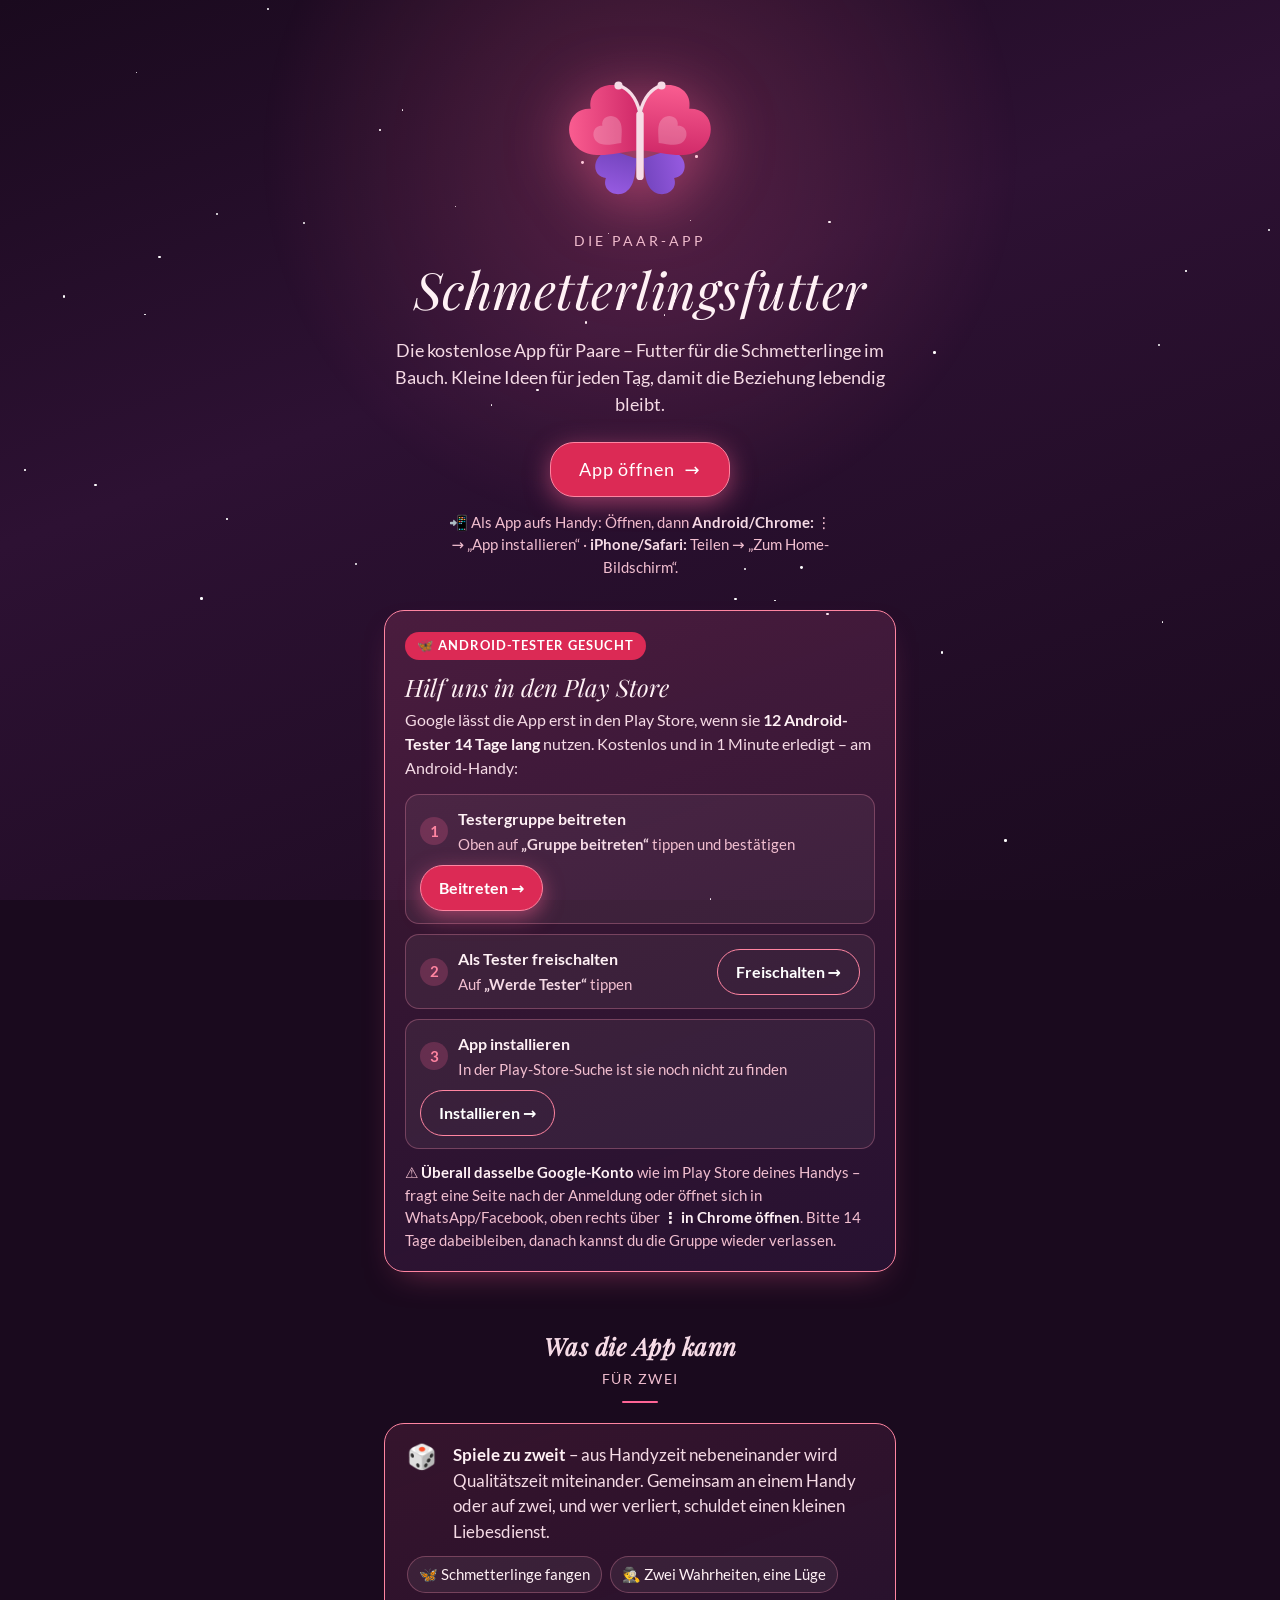
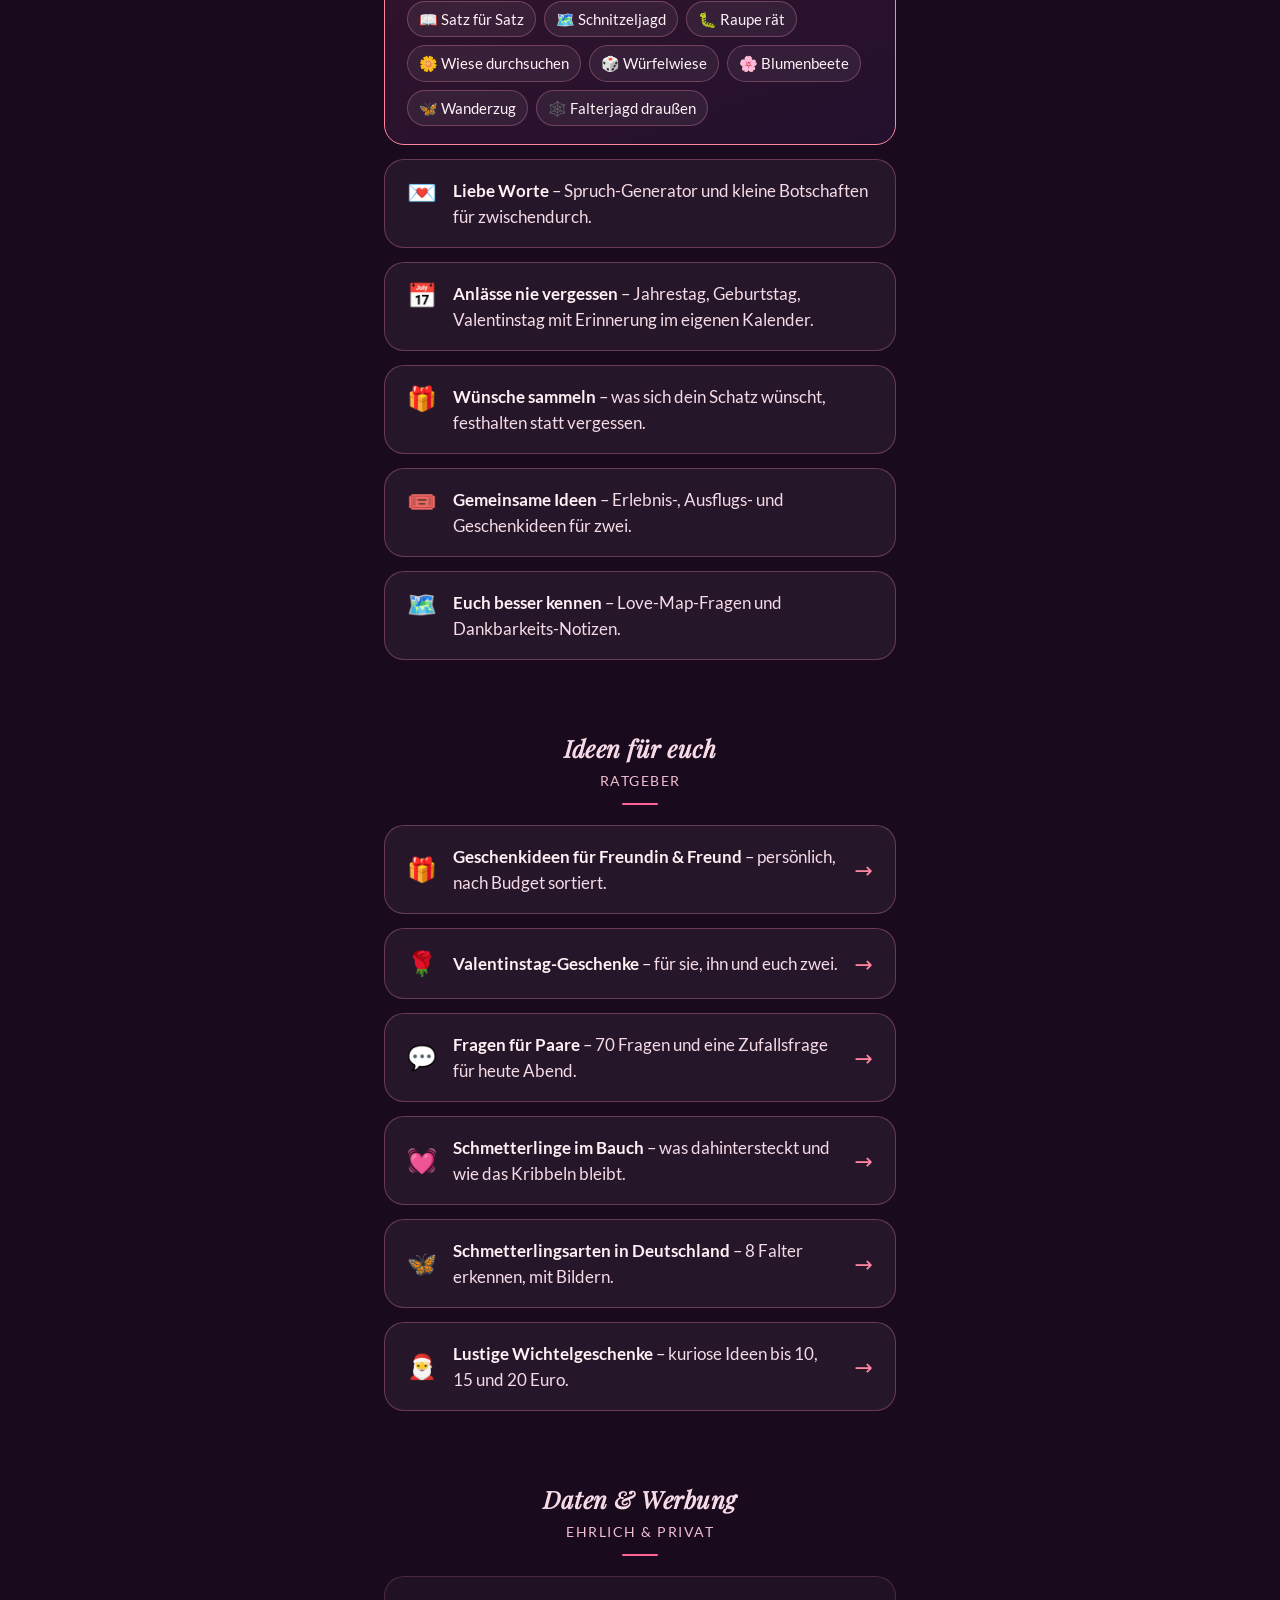
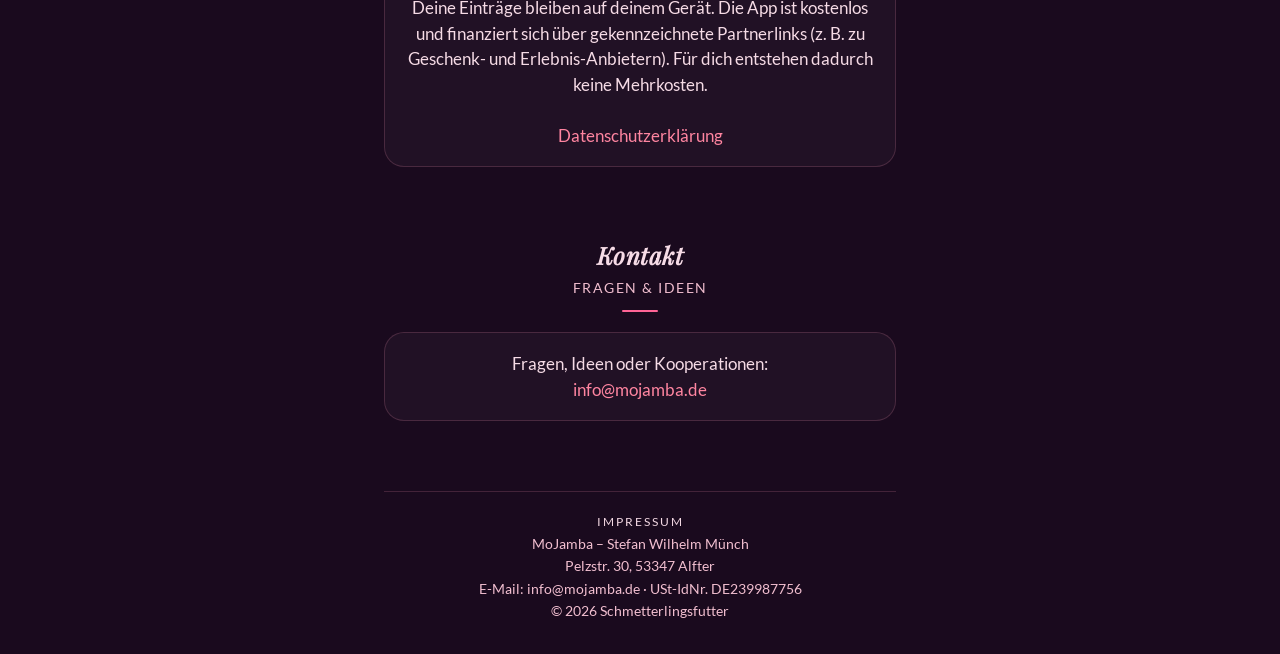
==== index.html @ 26c2e31a "SF-AGENTUR Stufe 1 (Claude): Schriften selbst gehostet + Ersatzschrift mit angepassten Maßen (CLS 0," ====
<!doctype html>
<html lang="de">
<head>
<meta charset="utf-8">
<meta name="viewport" content="width=device-width,initial-scale=1,viewport-fit=cover">
<title>Schmetterlingsfutter – die Paar-App</title>
<meta name="description" content="Schmetterlingsfutter ist eine kostenlose App für Paare: kleine Ideen, Anlässe, Wünsche und Liebesbotschaften – Futter für die Schmetterlinge im Bauch.">
<meta name="theme-color" content="#1a0a1e">
<link rel="canonical" href="https://schmetterlingsfutter.de/">
<!-- Vorschau beim Teilen (WhatsApp, Facebook, Telegram, X …) -->
<meta property="og:type" content="website">
<meta property="og:locale" content="de_DE">
<meta property="og:site_name" content="Schmetterlingsfutter">
<meta property="og:url" content="https://schmetterlingsfutter.de/">
<meta property="og:title" content="Schmetterlingsfutter – die Paar-App">
<meta property="og:description" content="Die kostenlose App für Paare: kleine Ideen, Spiele zu zweit und Liebesbotschaften – Futter für die Schmetterlinge im Bauch.">
<meta property="og:image" content="https://schmetterlingsfutter.de/og-image.jpg">
<meta property="og:image:secure_url" content="https://schmetterlingsfutter.de/og-image.jpg">
<meta property="og:image:type" content="image/jpeg">
<meta property="og:image:width" content="1200">
<meta property="og:image:height" content="630">
<meta property="og:image:alt" content="Schmetterling mit Herzflügeln neben dem Schriftzug Schmetterlingsfutter – die Paar-App">
<meta name="twitter:card" content="summary_large_image">
<meta name="twitter:title" content="Schmetterlingsfutter – die Paar-App">
<meta name="twitter:description" content="Die kostenlose App für Paare: kleine Ideen, Spiele zu zweit und Liebesbotschaften.">
<meta name="twitter:image" content="https://schmetterlingsfutter.de/og-image.jpg">
<link rel="icon" type="image/svg+xml" href="https://app.schmetterlingsfutter.de/icons/icon.svg">
<link rel="apple-touch-icon" href="https://app.schmetterlingsfutter.de/icons/apple-touch-icon.png">
<link rel="preload" as="font" type="font/woff2" crossorigin href="/fonts/Lato-400.woff2">
<link rel="preload" as="font" type="font/woff2" crossorigin href="/fonts/PlayfairDisplay-400i.woff2">
<link rel="preload" as="font" type="font/woff2" crossorigin href="/fonts/Lato-700.woff2">
<style>
/* ---------- Fonts: same files as the app ---------- */
@font-face{font-family:'Playfair Display';font-style:normal;font-weight:400 700;font-display:swap;src:url('/fonts/PlayfairDisplay-400.woff2') format('woff2')}
@font-face{font-family:'Playfair Display';font-style:italic;font-weight:400;font-display:swap;src:url('/fonts/PlayfairDisplay-400i.woff2') format('woff2')}
@font-face{font-family:'Lato';font-style:normal;font-weight:400;font-display:swap;src:url('/fonts/Lato-400.woff2') format('woff2')}
@font-face{font-family:'Lato';font-style:normal;font-weight:700;font-display:swap;src:url('/fonts/Lato-700.woff2') format('woff2')}
/* Ersatzschrift mit angepassten Maßen: kein Springen, wenn die Webschrift nachlädt (CLS) */
@font-face{font-family:'Lato Fallback';src:local('Arial'),local('Helvetica Neue'),local('Helvetica');size-adjust:97.8%;ascent-override:100.9%;descent-override:21.8%;line-gap-override:0%}@font-face{font-family:'Lato Fallback';font-weight:700;src:local('Arial Bold'),local('Arial'),local('Helvetica Neue Bold');size-adjust:93.2%;ascent-override:105.9%;descent-override:22.9%;line-gap-override:0%}@font-face{font-family:'Playfair Fallback';font-style:italic;src:local('Times New Roman Italic'),local('Times New Roman'),local('Times');size-adjust:105.4%;ascent-override:102.7%;descent-override:23.8%;line-gap-override:0%}

/* ---------- Tokens: identical to app (css/app.css, theme default) ---------- */
:root{
  --bg0:#1a0a1e;--bg1:#2d1133;--bg2:#1a0a1e;
  --accent:#ff6496;--accent-2:#ff85a1;--accent-deep:#dc2a55;--accent-dark:#9b1a38;
  --text:#fff1f5;--text-soft:#f6dbe6;--text-muted:#f2bfd0;
  --line:rgba(255,150,180,.3);--line-soft:rgba(255,150,180,.18);
  --glass:rgba(255,255,255,.05);--glass-2:rgba(255,255,255,.03);
  --glow:rgba(255,100,150,.5);
  --radius:20px;--radius-s:14px;
  --serif:'Playfair Display','Playfair Fallback',Georgia,'Times New Roman',serif;
  --sans:'Lato','Lato Fallback',system-ui,-apple-system,'Segoe UI',Roboto,sans-serif;
  /* Motion tokens */
  --ease-out:cubic-bezier(.22,1,.36,1);--ease-in-out:cubic-bezier(.65,0,.35,1);--ease-spring:cubic-bezier(.34,1.4,.64,1);
  --t-xs:160ms;--t-s:280ms;--t-m:600ms;--t-l:900ms;--stagger:70ms;--rise:18px;
}
*,*::before,*::after{box-sizing:border-box;margin:0;padding:0}
html{-webkit-text-size-adjust:100%;scroll-behavior:smooth}
body{min-height:100vh;background:linear-gradient(160deg,var(--bg0) 0%,var(--bg1) 40%,var(--bg2) 100%) fixed;background-color:var(--bg0);
  color:var(--text);font-family:var(--sans);font-weight:400;line-height:1.5;font-size:17px;-webkit-font-smoothing:antialiased;overflow-x:hidden}
a{color:var(--accent-2)}
:focus-visible{outline:2px solid var(--accent-2);outline-offset:2px}

/* ---------- Ambient: stars + glow (like the app) ---------- */
.stars{position:fixed;inset:0;pointer-events:none;z-index:0}
.star{position:absolute;background:#fff;border-radius:50%;animation:twinkle var(--d,3s) ease-in-out infinite var(--delay,0s)}
@keyframes twinkle{0%,100%{opacity:.2;transform:scale(1)}50%{opacity:1;transform:scale(1.5)}}
.glow{position:fixed;left:50%;top:-25vh;width:90vw;height:90vw;max-width:760px;max-height:760px;border-radius:50%;
  background:radial-gradient(closest-side,rgba(255,100,150,.22),transparent);pointer-events:none;z-index:0;transform:translate3d(-50%,var(--py,0px),0);will-change:transform}

main{position:relative;z-index:1;max-width:560px;margin:auto;padding:48px 24px 32px;display:flex;flex-direction:column;align-items:center;text-align:center}

/* ---------- Hero: butterfly heart from the app ---------- */
.heart{width:190px;overflow:visible;height:auto;filter:drop-shadow(0 10px 30px var(--glow));margin-bottom:8px}
.heart .wings{transform-origin:256px 290px}
.loaded .heart .wings{animation:flap 4.8s var(--ease-in-out) 1.2s infinite}
@keyframes flap{0%,70%,100%{transform:scaleX(1)}78%{transform:scaleX(.82)}86%{transform:scaleX(1)}}
.eyebrow{font-size:14px;color:var(--text-muted);letter-spacing:3px;text-transform:uppercase;margin-bottom:10px}
h1{font-family:var(--serif);font-style:italic;font-weight:400;font-size:clamp(2.3rem,8vw,3.2rem);line-height:1.1;letter-spacing:.5px;color:var(--text);margin-bottom:14px}
.lead{color:var(--text-soft);font-size:18px;max-width:30em;margin-bottom:24px}

/* ---------- Pill button (app .pill-btn.primary) ---------- */
.pill-btn{position:relative;display:inline-flex;align-items:center;gap:.5em;padding:13px 28px;border-radius:24px;border:.5px solid var(--accent-2);
  background:var(--accent-deep);color:#fff;font-size:18px;letter-spacing:1px;text-decoration:none;box-shadow:0 6px 24px var(--glow);
  overflow:hidden;isolation:isolate;transform:translate3d(var(--mx,0),var(--my,0),0);
  transition:transform var(--t-s) var(--ease-out),box-shadow var(--t-s) var(--ease-out)}
.pill-btn::before{content:"";position:absolute;inset:0;z-index:-1;background:radial-gradient(120px circle at var(--hx,50%) var(--hy,50%),#ffffff33,transparent 60%);opacity:0;transition:opacity var(--t-s) var(--ease-out)}
.pill-btn:hover{box-shadow:0 10px 34px var(--glow)}
.pill-btn:hover::before{opacity:1}
.pill-btn:active{transform:translate3d(var(--mx,0),var(--my,0),0) scale(.97);transition-duration:var(--t-xs)}
.pill-btn .arrow{transition:transform var(--t-s) var(--ease-spring)}
.pill-btn:hover .arrow{transform:translateX(4px)}

/* ---------- Sections ---------- */
section{width:100%;margin-top:56px}
.view-title{font-family:var(--serif);font-style:italic;font-size:24px;color:var(--text-soft);letter-spacing:.5px;margin-bottom:4px}
.view-sub{font-size:14px;color:var(--text-muted);letter-spacing:1.5px;text-transform:uppercase;margin-bottom:20px}
.view-sub::after{content:"";display:block;width:36px;height:2px;border-radius:2px;margin:12px auto 0;background:var(--accent);transform:scaleX(0)}
.js .view-sub.in::after,html:not(.js) .view-sub::after{transform:scaleX(1);transition:transform var(--t-m) var(--ease-out) 150ms}

/* ---------- Cards (app .card) ---------- */
.card{width:100%;background:var(--glass);border:.5px solid var(--line);border-radius:var(--radius);padding:18px 22px;margin-bottom:14px;
  display:flex;gap:16px;align-items:flex-start;text-align:left;color:var(--text-soft);
  transition:transform var(--t-s) var(--ease-out),box-shadow var(--t-s) var(--ease-out),border-color var(--t-s) var(--ease-out),background var(--t-s) var(--ease-out)}
.card.soft{background:var(--glass-2);border-color:var(--line-soft);display:block;text-align:center}
.card b{color:var(--text);font-weight:700}
.card .ic{font-size:24px;line-height:1.2;transition:transform var(--t-s) var(--ease-spring)}
@media (hover:hover){
  .card:not(.soft):hover{transform:translate3d(0,-3px,0);background:rgba(255,255,255,.07);border-color:var(--accent-2);box-shadow:0 14px 34px -18px var(--glow)}
  .card:not(.soft):hover .ic{transform:scale(1.18) rotate(-6deg)}
}
.card.games{border-color:var(--accent-2);background:linear-gradient(160deg,rgba(255,100,150,.12),rgba(155,93,229,.08))}
.card.games{flex-wrap:wrap;row-gap:12px}
.card.games>span:not(.ic){flex:1 1 0;min-width:0}
.chips{display:flex;flex-wrap:wrap;gap:8px;flex-basis:100%;list-style:none}
.chips li{padding:6px 11px;border-radius:999px;background:rgba(255,255,255,.06);border:.5px solid var(--line);color:var(--text);font-size:15px;white-space:nowrap}
a.card.guide{text-decoration:none;align-items:center}
a.card.guide>span:nth-child(2){flex:1}
.card .go{color:var(--accent-2);font-size:22px;transition:transform var(--t-s) var(--ease-spring)}
a.card.guide:hover .go{transform:translateX(4px)}
.tl{color:var(--accent-2);text-decoration:none;background:linear-gradient(currentColor,currentColor) 0 100%/0 1px no-repeat;transition:background-size var(--t-s) var(--ease-out)}
.tl:hover,.tl:focus-visible{background-size:100% 1px}

footer{width:100%;border-top:.5px solid var(--line-soft);margin-top:56px;padding-top:18px;font-size:14px;color:var(--text-muted);line-height:1.6}
footer b{color:var(--text-soft);font-weight:400;letter-spacing:2px;text-transform:uppercase;font-size:12px}

/* ---------- Load choreography & reveals ---------- */
.js [data-load]{opacity:0;transform:translate3d(0,var(--rise),0)}
.js.loaded [data-load]{opacity:1;transform:none;transition:opacity var(--t-l) var(--ease-out),transform var(--t-l) var(--ease-out);transition-delay:calc(var(--i,0) * 120ms + 80ms)}
.split .w{display:inline-block;overflow:hidden;vertical-align:bottom;padding:0 .04em .1em}
.split .w>span{display:inline-block;transform:translate3d(0,110%,0)}
.loaded .split .w>span{transform:none;transition:transform var(--t-l) var(--ease-out);transition-delay:calc(var(--wi) * 60ms + 260ms)}
.js [data-reveal]{opacity:0;transform:translate3d(0,var(--rise),0)}
.js [data-reveal].in{opacity:1;transform:none;transition:opacity var(--t-m) var(--ease-out),transform var(--t-m) var(--ease-out);transition-delay:calc(var(--i,0) * var(--stagger))}

/* ---------- Page transition into the app ---------- */
.veil{position:fixed;inset:0;background:linear-gradient(160deg,var(--bg0),var(--bg1));z-index:10;pointer-events:none;clip-path:circle(0 at var(--vx,50%) var(--vy,50%))}
.leaving .veil{clip-path:circle(150% at var(--vx,50%) var(--vy,50%));transition:clip-path 650ms var(--ease-in-out)}

/* ---------- Install hint ---------- */
.install{margin-top:14px;font-size:15px;color:var(--text-muted);max-width:26em;line-height:1.5}
.install b{color:var(--text-soft);font-weight:700}
.install [data-os]{display:none}
html:not(.os-ios):not(.os-android) .install [data-os="all"],.os-ios .install [data-os="ios"],.os-android .install [data-os="android"]{display:block}

@media (prefers-reduced-motion:reduce){
  *,*::before,*::after{animation:none!important;transition-duration:1ms!important;transition-delay:0ms!important;scroll-behavior:auto!important}
  .js [data-load],.js [data-reveal],.split .w>span{opacity:1!important;transform:none!important}
  .glow,.pill-btn{transform:none!important}
}
</style>
<script>(function(r,u){r.classList.add('js');if(/iPhone|iPad|iPod/.test(u)||(/Macintosh/.test(u)&&navigator.maxTouchPoints>1))r.classList.add('os-ios');else if(/Android/.test(u))r.classList.add('os-android')})(document.documentElement,navigator.userAgent)</script>
</head>
<body>
<div class="stars" id="stars" aria-hidden="true"></div>
<div class="glow" aria-hidden="true"></div>
<div class="veil" aria-hidden="true"></div>
<main>
  <svg class="heart" data-load style="--i:0" viewBox="0 20 512 470" overflow="visible" aria-hidden="true"><defs>
    <linearGradient id="mbgC" x1="0" y1="0" x2="0" y2="1"><stop offset="0" stop-color="#fff4f7"/><stop offset="1" stop-color="#ffd9e4"/></linearGradient>
    <linearGradient id="mupC" x1="0" y1="0" x2="1" y2="1"><stop offset="0" stop-color="#ff6496"/><stop offset="1" stop-color="#c2185b"/></linearGradient>
    <linearGradient id="mloC" x1="0" y1="0" x2="1" y2="1"><stop offset="0" stop-color="#9b5de5"/><stop offset="1" stop-color="#6a3fb5"/></linearGradient>
  </defs><g class="wings"><path d="M0,-30 C-25,-62 -70,-38 -70,0 C-70,36 -30,58 0,85 C30,58 70,36 70,0 C70,-38 25,-62 0,-30 Z" transform="translate(248,318) rotate(-122) scale(0.86) translate(0,-85)" fill="url(#mloC)" /><path d="M0,-30 C-25,-62 -70,-38 -70,0 C-70,36 -30,58 0,85 C30,58 70,36 70,0 C70,-38 25,-62 0,-30 Z" transform="translate(264,318) rotate(122) scale(0.86) translate(0,-85)" fill="url(#mloC)" /><path d="M0,-30 C-25,-62 -70,-38 -70,0 C-70,36 -30,58 0,85 C30,58 70,36 70,0 C70,-38 25,-62 0,-30 Z" transform="translate(248,296) rotate(-48) scale(1.46) translate(0,-85)" fill="url(#mupC)" /><path d="M0,-30 C-25,-62 -70,-38 -70,0 C-70,36 -30,58 0,85 C30,58 70,36 70,0 C70,-38 25,-62 0,-30 Z" transform="translate(264,296) rotate(48) scale(1.46) translate(0,-85)" fill="url(#mupC)" /><path d="M0,-30 C-25,-62 -70,-38 -70,0 C-70,36 -30,58 0,85 C30,58 70,36 70,0 C70,-38 25,-62 0,-30 Z" transform="translate(248,296) rotate(-48) scale(0.6) translate(-22,-160)" fill="#fff" opacity=".22"/><path d="M0,-30 C-25,-62 -70,-38 -70,0 C-70,36 -30,58 0,85 C30,58 70,36 70,0 C70,-38 25,-62 0,-30 Z" transform="translate(264,296) rotate(48) scale(0.6) translate(22,-160)" fill="#fff" opacity=".22"/></g><path d="M256,196 C246,150 222,128 200,122" fill="none" stroke="#f6dbe6" stroke-width="9" stroke-linecap="round"/><path d="M256,196 C266,150 290,128 312,122" fill="none" stroke="#f6dbe6" stroke-width="9" stroke-linecap="round"/><circle cx="198" cy="121" r="11" fill="#f6dbe6"/><circle cx="314" cy="121" r="11" fill="#f6dbe6"/><rect x="246" y="190" width="20" height="186" rx="10" fill="#f6dbe6"/></svg>
  <p class="eyebrow" data-load style="--i:1">Die Paar-App</p>
  <h1 class="split" data-split>Schmetterlingsfutter</h1>
  <p class="lead" data-load style="--i:2">Die kostenlose App für Paare – Futter für die Schmetterlinge im Bauch. Kleine Ideen für jeden Tag, damit die Beziehung lebendig bleibt.</p>
  <p data-load style="--i:3"><a class="pill-btn" data-magnetic data-leave href="https://app.schmetterlingsfutter.de/">App öffnen <span class="arrow" aria-hidden="true">→</span></a></p>
  <div class="install" data-load style="--i:4">
    <p data-os="android">📲 Auf den Startbildschirm: App öffnen, dann in Chrome oben rechts <b>⋮</b> → <b>„App installieren“</b>.</p>
    <p data-os="ios">📲 Auf den Home-Bildschirm: App in Safari öffnen, dann <b>Teilen</b> <span aria-hidden="true">⬆︎</span> → <b>„Zum Home-Bildschirm“</b>.</p>
    <p data-os="all">📲 Als App aufs Handy: Öffnen, dann <b>Android/Chrome:</b> ⋮ → „App installieren“ · <b>iPhone/Safari:</b> Teilen → „Zum Home-Bildschirm“.</p>
  </div>

  <!-- === START: Android Tester-Box (temporär für Google Play Closed Test, von Gemini, an Seitendesign angepasst) === -->
  <style>
    .sf-tester-box{width:100%;margin-top:32px;padding:20px;text-align:left;color:var(--text-soft);
      background:linear-gradient(160deg,rgba(255,100,150,.16),rgba(155,93,229,.10));border:1px solid var(--accent-2);border-radius:var(--radius);box-shadow:0 14px 34px -18px var(--glow)}
    .os-ios .sf-tester-box{display:none}
    .sf-tester-badge{display:inline-block;background:var(--accent-deep);color:#fff;font-size:13px;font-weight:700;letter-spacing:1px;text-transform:uppercase;padding:4px 12px;border-radius:999px}
    .sf-tester-title{font-family:var(--serif);font-style:italic;font-weight:400;font-size:24px;line-height:1.25;color:var(--text);margin:12px 0 6px}
    .sf-tester-desc{font-size:16px;margin-bottom:14px}
    .sf-tester-step-info small{display:block;font-size:15px;font-weight:400;color:var(--text-muted);margin-top:2px}
    .sf-tester-step-info small b{color:var(--text-soft)}
    .sf-tester-desc b,.sf-tester-note b{color:var(--text)}
    .sf-tester-steps{list-style:none;display:flex;flex-direction:column;gap:10px;margin-bottom:12px}
    .sf-tester-step{display:flex;align-items:center;justify-content:space-between;gap:10px 12px;flex-wrap:wrap;background:rgba(255,255,255,.05);border:.5px solid var(--line);border-radius:var(--radius-s);padding:12px 14px}
    .sf-tester-step-info{display:flex;align-items:center;gap:10px;font-size:16px;font-weight:700;color:var(--text)}
    .sf-tester-num{display:inline-flex;align-items:center;justify-content:center;width:28px;height:28px;border-radius:50%;flex-shrink:0;background:rgba(255,100,150,.22);color:var(--accent-2);font-weight:700;font-size:15px}
    .sf-tester-btn{display:inline-flex;align-items:center;justify-content:center;min-height:44px;padding:10px 18px;border-radius:24px;font-size:16px;font-weight:700;text-decoration:none;white-space:nowrap;color:#fff;transition:transform var(--t-s) var(--ease-out),box-shadow var(--t-s) var(--ease-out)}
    .sf-tester-btn-primary{background:var(--accent-deep);border:.5px solid var(--accent-2);box-shadow:0 6px 20px var(--glow)}
    .sf-tester-btn-secondary{background:transparent;border:1px solid var(--accent-2)}
    .sf-tester-btn:hover{transform:translateY(-1px)}
    .sf-tester-note{font-size:15px;color:var(--text-muted);line-height:1.5}
    @media (max-width:480px){.sf-tester-btn{width:100%}}
  </style>
  <aside class="sf-tester-box" aria-label="Android-Tester werden" data-load style="--i:5">
    <span class="sf-tester-badge">🦋 Android-Tester gesucht</span>
    <h2 class="sf-tester-title">Hilf uns in den Play Store</h2>
    <p class="sf-tester-desc">Google lässt die App erst in den Play Store, wenn sie <b>12 Android-Tester 14 Tage lang</b> nutzen. Kostenlos und in 1 Minute erledigt – am Android-Handy:</p>
    <ol class="sf-tester-steps">
      <li class="sf-tester-step">
        <span class="sf-tester-step-info"><span class="sf-tester-num">1</span><span>Testergruppe beitreten<small>Oben auf <b>„Gruppe beitreten“</b> tippen und bestätigen</small></span></span>
        <a href="https://groups.google.com/g/schmetterlingsfutter-tester" target="_blank" rel="noopener noreferrer" class="sf-tester-btn sf-tester-btn-primary">Beitreten →</a>
      </li>
      <li class="sf-tester-step">
        <span class="sf-tester-step-info"><span class="sf-tester-num">2</span><span>Als Tester freischalten<small>Auf <b>„Werde Tester“</b> tippen</small></span></span>
        <a href="https://play.google.com/apps/testing/de.mojamba.schmetterlingsfutter" target="_blank" rel="noopener noreferrer" class="sf-tester-btn sf-tester-btn-secondary">Freischalten →</a>
      </li>
      <li class="sf-tester-step">
        <span class="sf-tester-step-info"><span class="sf-tester-num">3</span><span>App installieren<small>In der Play-Store-Suche ist sie noch nicht zu finden</small></span></span>
        <a href="https://play.google.com/store/apps/details?id=de.mojamba.schmetterlingsfutter" target="_blank" rel="noopener noreferrer" class="sf-tester-btn sf-tester-btn-secondary">Installieren →</a>
      </li>
    </ol>
    <p class="sf-tester-note">⚠️ <b>Überall dasselbe Google-Konto</b> wie im Play Store deines Handys – fragt eine Seite nach der Anmeldung oder öffnet sich in WhatsApp/Facebook, oben rechts über <b>⋮ in Chrome öffnen</b>. Bitte 14 Tage dabeibleiben, danach kannst du die Gruppe wieder verlassen.</p>
  </aside>
  <!-- === ENDE: Android Tester-Box === -->

  <section>
    <h2 class="view-title" data-reveal>Was die App kann</h2>
    <p class="view-sub" data-reveal style="--i:1">Für zwei</p>
    <div class="card games" data-reveal style="--i:0"><span class="ic" aria-hidden="true">🎲</span><span><b>Spiele zu zweit</b> – aus Handyzeit nebeneinander wird Qualitätszeit miteinander. Gemeinsam an einem Handy oder auf zwei, und wer verliert, schuldet einen kleinen Liebesdienst.</span>
      <ul class="chips" aria-label="Spiele">
        <li>🦋 Schmetterlinge fangen</li><li>🕵️ Zwei Wahrheiten, eine Lüge</li><li>📖 Satz für Satz</li><li>🗺️ Schnitzeljagd</li><li>🐛 Raupe rät</li><li>🌼 Wiese durchsuchen</li><li>🎲 Würfelwiese</li><li>🌸 Blumenbeete</li><li>🦋 Wanderzug</li><li>🕸️ Falterjagd draußen</li>
      </ul></div>
    <div class="card" data-reveal style="--i:1"><span class="ic" aria-hidden="true">💌</span><span><b>Liebe Worte</b> – Spruch-Generator und kleine Botschaften für zwischendurch.</span></div>
    <div class="card" data-reveal style="--i:2"><span class="ic" aria-hidden="true">📅</span><span><b>Anlässe nie vergessen</b> – Jahrestag, Geburtstag, Valentinstag mit Erinnerung im eigenen Kalender.</span></div>
    <div class="card" data-reveal style="--i:3"><span class="ic" aria-hidden="true">🎁</span><span><b>Wünsche sammeln</b> – was sich dein Schatz wünscht, festhalten statt vergessen.</span></div>
    <div class="card" data-reveal style="--i:4"><span class="ic" aria-hidden="true">🎟️</span><span><b>Gemeinsame Ideen</b> – Erlebnis-, Ausflugs- und Geschenkideen für zwei.</span></div>
    <div class="card" data-reveal style="--i:5"><span class="ic" aria-hidden="true">🗺️</span><span><b>Euch besser kennen</b> – Love-Map-Fragen und Dankbarkeits-Notizen.</span></div>
  </section>

  <section>
    <h2 class="view-title" data-reveal>Ideen für euch</h2>
    <p class="view-sub" data-reveal style="--i:1">Ratgeber</p>
    <a class="card guide" data-reveal style="--i:0" href="/geschenkideen-freundin-freund/"><span class="ic" aria-hidden="true">🎁</span><span><b>Geschenkideen für Freundin &amp; Freund</b> – persönlich, nach Budget sortiert.</span><span class="go" aria-hidden="true">→</span></a>
    <a class="card guide" data-reveal style="--i:1" href="/valentinstag-geschenke/"><span class="ic" aria-hidden="true">🌹</span><span><b>Valentinstag-Geschenke</b> – für sie, ihn und euch zwei.</span><span class="go" aria-hidden="true">→</span></a>
    <a class="card guide" data-reveal style="--i:2" href="/fragen-fuer-paare/"><span class="ic" aria-hidden="true">💬</span><span><b>Fragen für Paare</b> – 70 Fragen und eine Zufallsfrage für heute Abend.</span><span class="go" aria-hidden="true">→</span></a>
    <a class="card guide" data-reveal style="--i:3" href="/schmetterlinge-im-bauch/"><span class="ic" aria-hidden="true">💓</span><span><b>Schmetterlinge im Bauch</b> – was dahintersteckt und wie das Kribbeln bleibt.</span><span class="go" aria-hidden="true">→</span></a>
    <a class="card guide" data-reveal style="--i:4" href="/schmetterlingsarten/"><span class="ic" aria-hidden="true">🦋</span><span><b>Schmetterlingsarten in Deutschland</b> – 8 Falter erkennen, mit Bildern.</span><span class="go" aria-hidden="true">→</span></a>
    <a class="card guide" data-reveal style="--i:5" href="/wichtelgeschenke/"><span class="ic" aria-hidden="true">🎅</span><span><b>Lustige Wichtelgeschenke</b> – kuriose Ideen bis 10, 15 und 20 Euro.</span><span class="go" aria-hidden="true">→</span></a>
  </section>

  <section>
    <h2 class="view-title" data-reveal>Daten &amp; Werbung</h2>
    <p class="view-sub" data-reveal style="--i:1">Ehrlich &amp; privat</p>
    <div class="card soft" data-reveal>Deine Einträge bleiben auf deinem Gerät. Die App ist kostenlos und finanziert sich über gekennzeichnete Partnerlinks (z.&nbsp;B. zu Geschenk- und Erlebnis-Anbietern). Für dich entstehen dadurch keine Mehrkosten.<br><br><a class="tl" href="https://app.schmetterlingsfutter.de/privacy.html">Datenschutzerklärung</a></div>
  </section>

  <section>
    <h2 class="view-title" data-reveal>Kontakt</h2>
    <p class="view-sub" data-reveal style="--i:1">Fragen &amp; Ideen</p>
    <div class="card soft" data-reveal>Fragen, Ideen oder Kooperationen:<br><a class="tl" href="mailto:info@mojamba.de">info@mojamba.de</a></div>
  </section>

  <footer id="impressum" data-reveal>
    <b>Impressum</b><br>
    MoJamba – Stefan Wilhelm Münch<br>Pelzstr. 30, 53347 Alfter<br>
    E-Mail: info@mojamba.de · USt-IdNr. DE239987756<br>
    © 2026 Schmetterlingsfutter
  </footer>
</main>
<script>
(()=>{
  const d=document,root=d.documentElement;
  const still=matchMedia('(prefers-reduced-motion: reduce)').matches;
  const fine=matchMedia('(hover:hover) and (pointer:fine)').matches;

  // Stars like the app
  const st=d.getElementById('stars');
  for(let i=0;i<40;i++){const s=d.createElement('div');s.className='star';const z=Math.random()*2+1;
    s.style.cssText=`width:${z}px;height:${z}px;left:${Math.random()*100}%;top:${Math.random()*100}%;--d:${2+Math.random()*3}s;--delay:${Math.random()*3}s`;st.appendChild(s)}

  d.querySelectorAll('[data-split]').forEach(el=>{
    const t=el.textContent.trim();el.setAttribute('aria-label',t);
    el.innerHTML=t.split(/\s+/).map((w,i)=>`<span class="w" aria-hidden="true"><span style="--wi:${i}">${w}</span></span>`).join(' ');
  });
  requestAnimationFrame(()=>requestAnimationFrame(()=>root.classList.add('loaded')));

  const io=new IntersectionObserver(es=>es.forEach(e=>{if(e.isIntersecting){e.target.classList.add('in');io.unobserve(e.target)}}),{rootMargin:'0px 0px -10% 0px',threshold:.1});
  d.querySelectorAll('[data-reveal]').forEach(el=>io.observe(el));

  if(still) return;
  const glow=d.querySelector('.glow');let tk=false;
  addEventListener('scroll',()=>{if(tk)return;tk=true;requestAnimationFrame(()=>{glow.style.setProperty('--py',(scrollY*.25)+'px');tk=false})},{passive:true});

  if(fine) d.querySelectorAll('[data-magnetic]').forEach(b=>{
    b.addEventListener('pointermove',e=>{const r=b.getBoundingClientRect(),x=e.clientX-r.left,y=e.clientY-r.top;
      b.style.setProperty('--hx',x+'px');b.style.setProperty('--hy',y+'px');
      b.style.setProperty('--mx',((x-r.width/2)*.18)+'px');b.style.setProperty('--my',((y-r.height/2)*.25)+'px')});
    b.addEventListener('pointerleave',()=>{b.style.setProperty('--mx','0px');b.style.setProperty('--my','0px')});
  });
  d.querySelectorAll('[data-leave]').forEach(a=>a.addEventListener('click',e=>{
    if(e.metaKey||e.ctrlKey||e.shiftKey||e.button)return;
    e.preventDefault();root.style.setProperty('--vx',e.clientX+'px');root.style.setProperty('--vy',e.clientY+'px');
    root.classList.add('leaving');setTimeout(()=>location.href=a.href,520);
  }));
  addEventListener('pageshow',e=>{if(e.persisted)root.classList.remove('leaving')});
})();
</script>
</body></html>
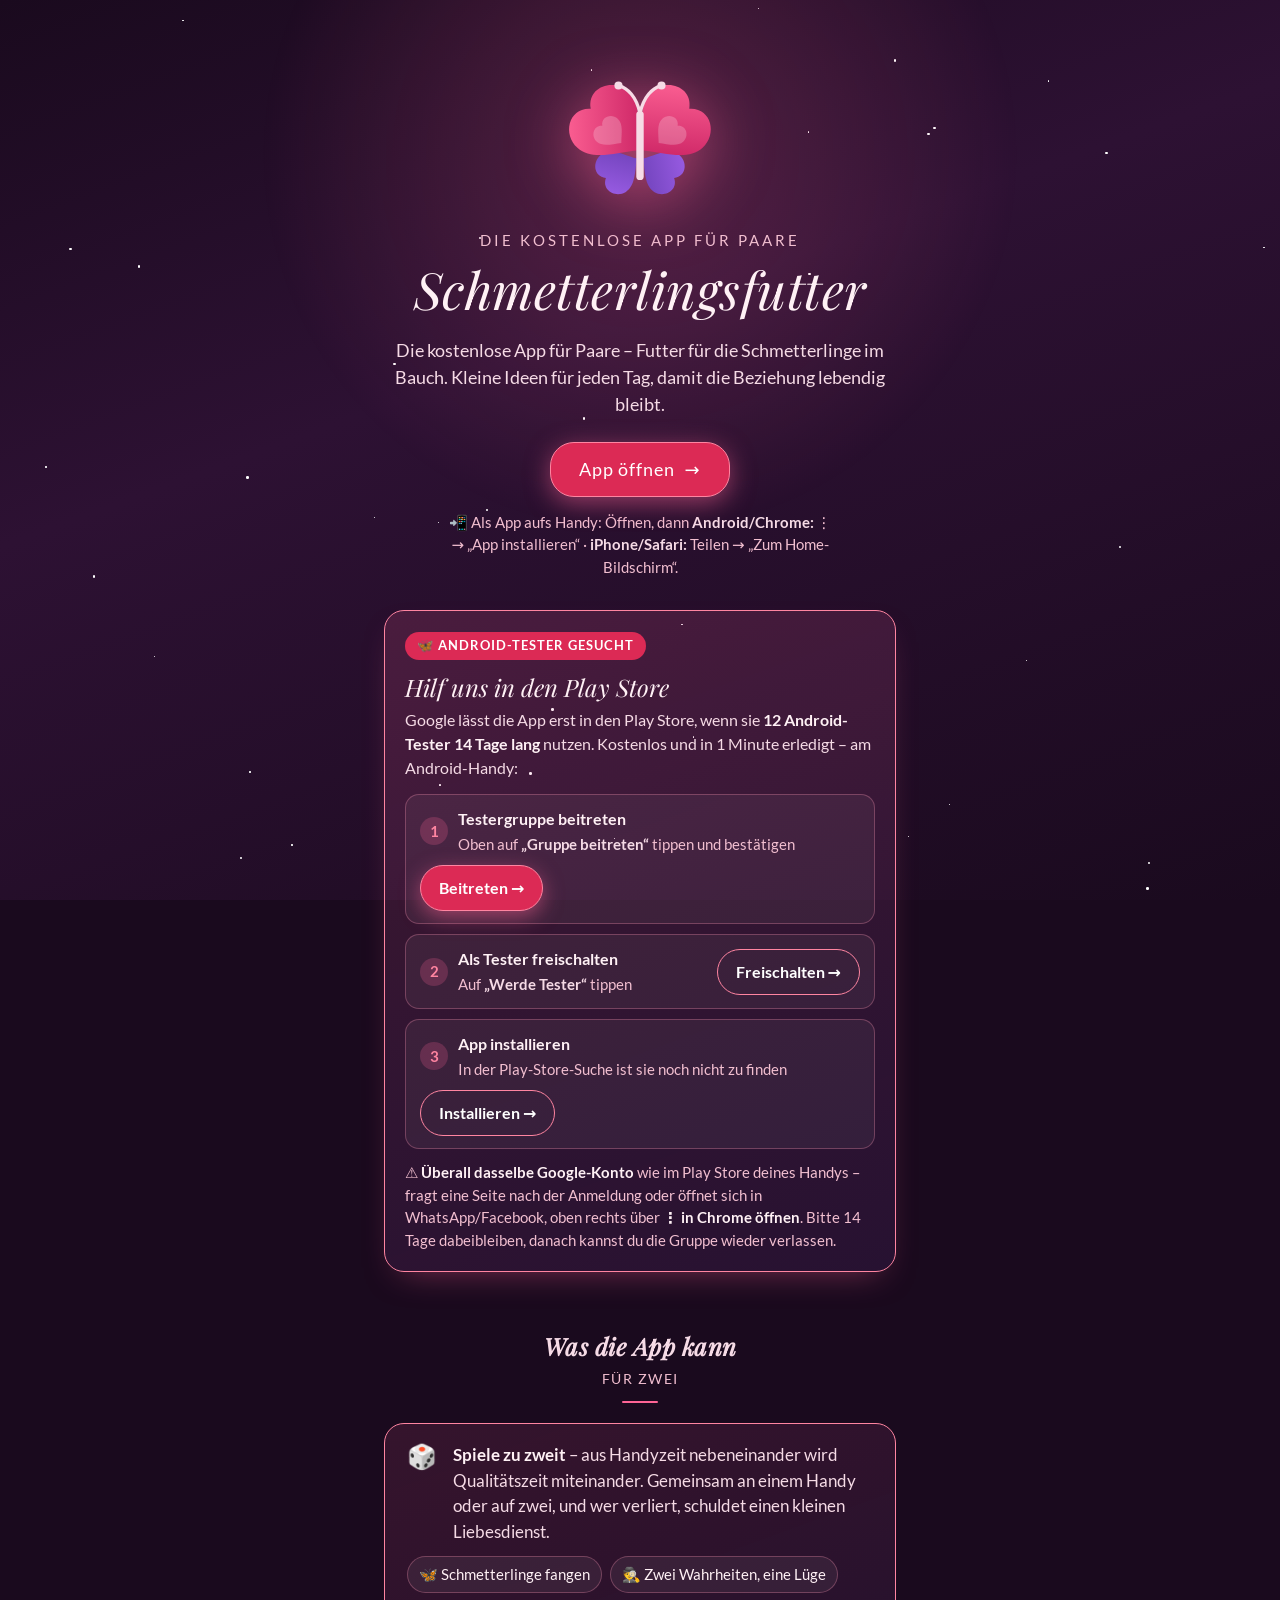
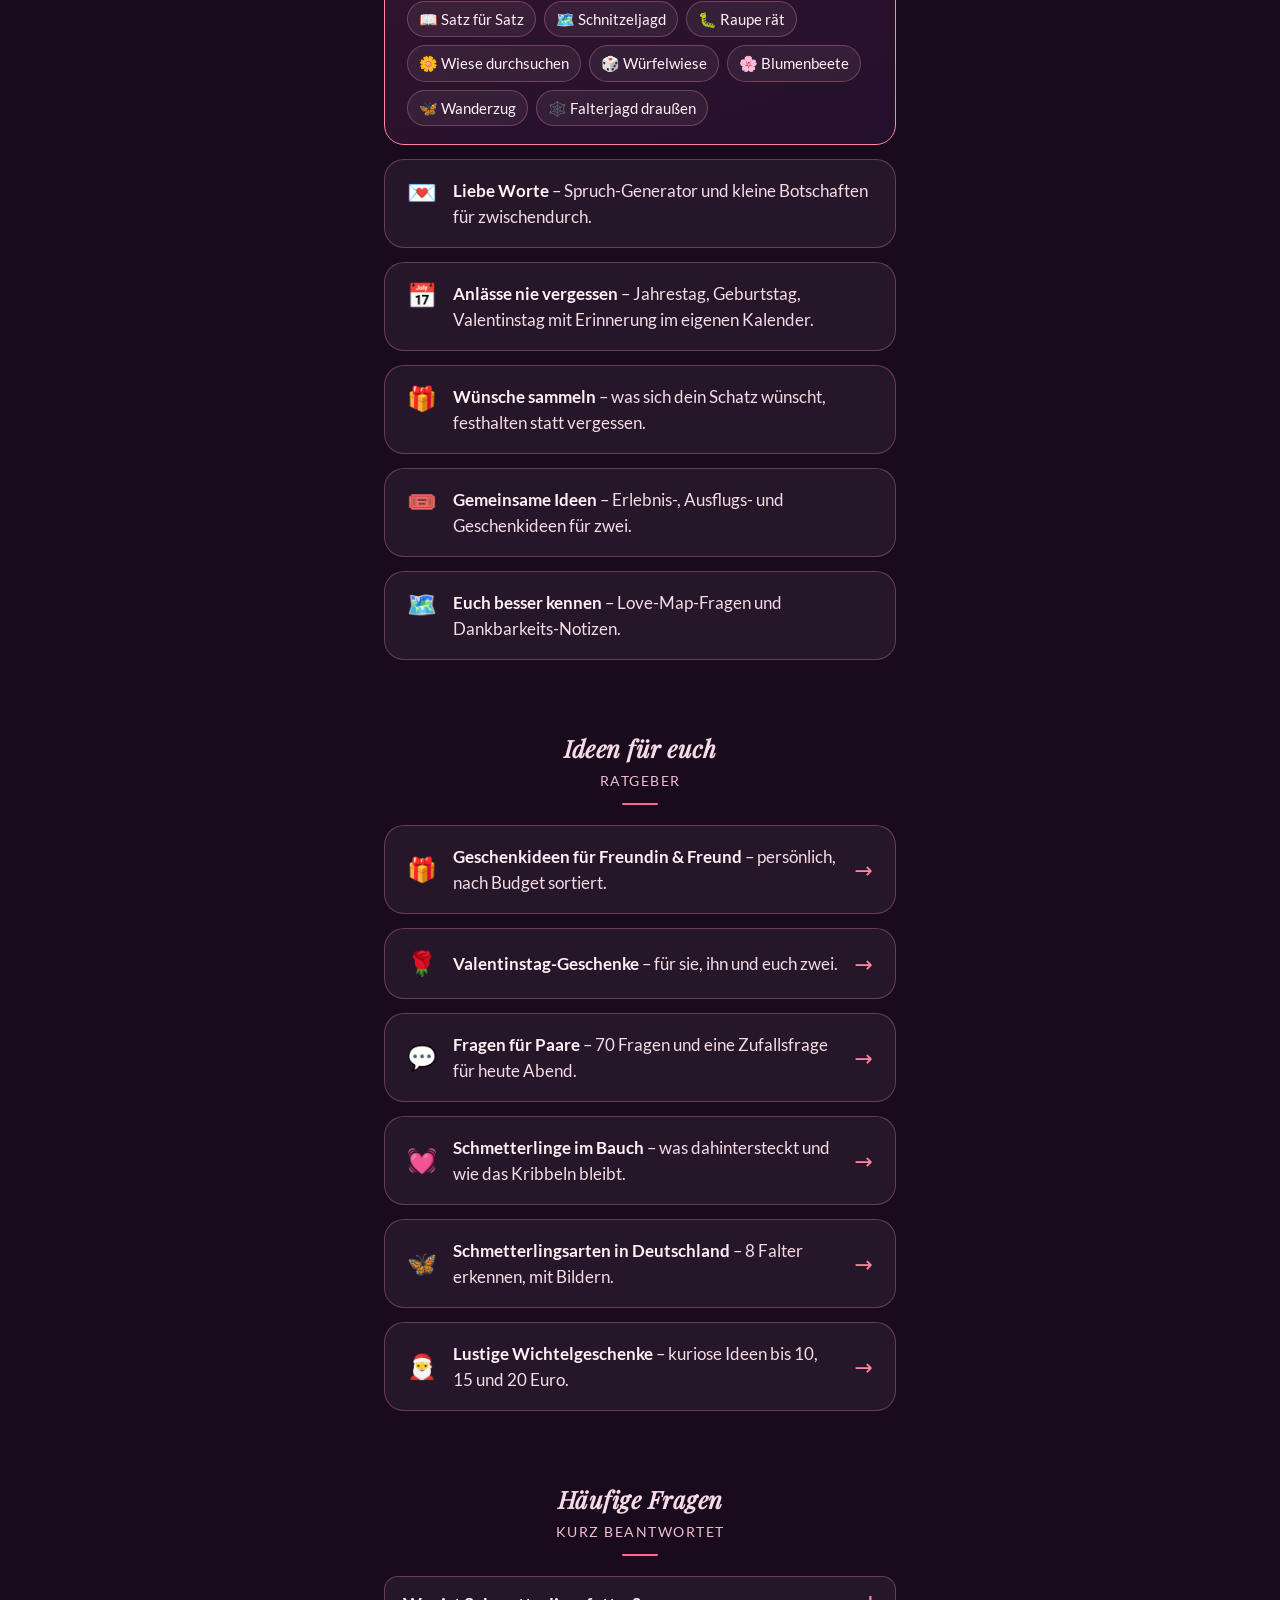
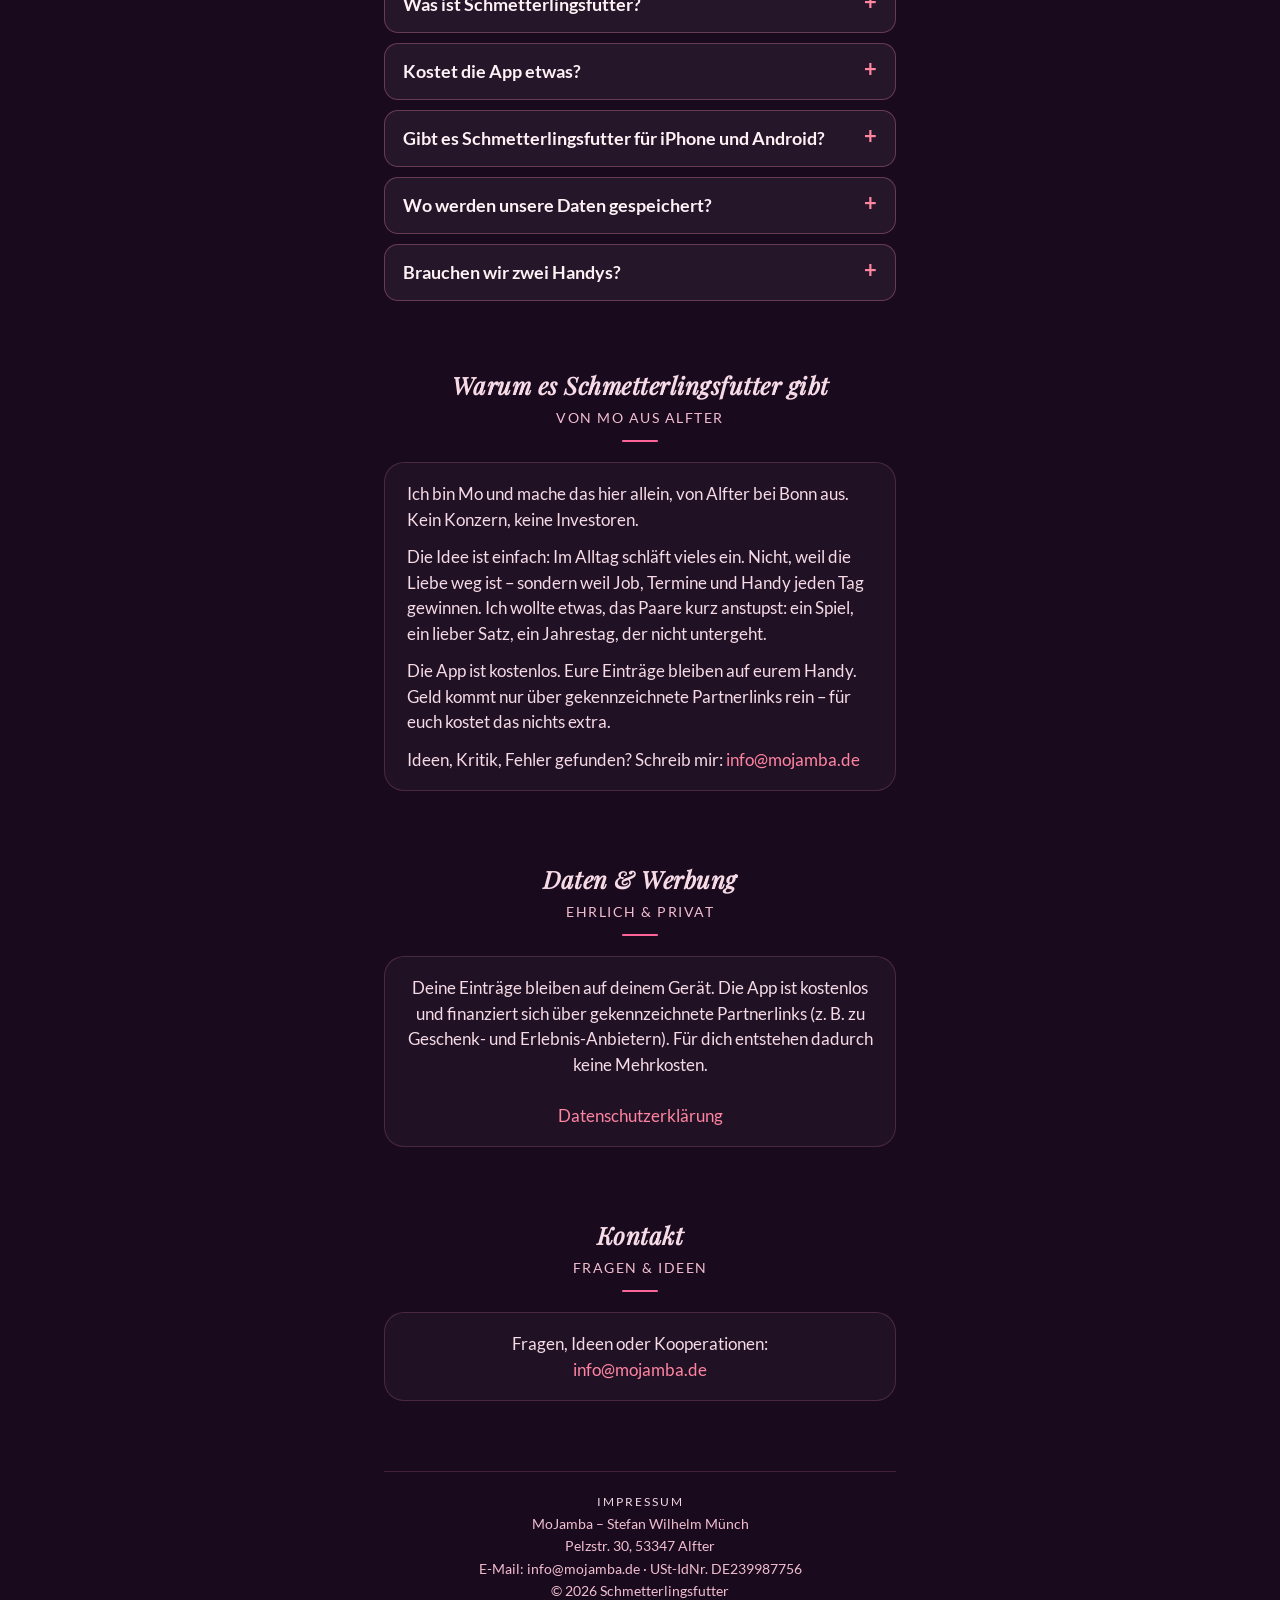
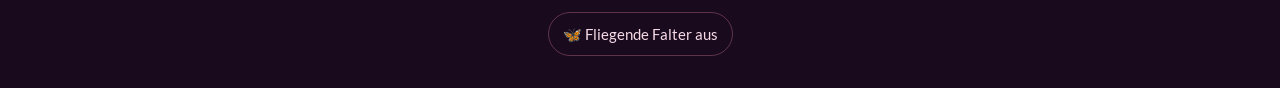
==== commit 6bb98da0: "SF-AGENTUR Stufe 2 (Claude): Ambient-Falter (KI-Falterbilder, max. 1, 70/30, Botschaften -> eigene R" ====
--- a/index.html
+++ b/index.html
@@ -3,8 +3,8 @@
 <head>
 <meta charset="utf-8">
 <meta name="viewport" content="width=device-width,initial-scale=1,viewport-fit=cover">
-<title>Schmetterlingsfutter – die Paar-App</title>
-<meta name="description" content="Schmetterlingsfutter ist eine kostenlose App für Paare: kleine Ideen, Anlässe, Wünsche und Liebesbotschaften – Futter für die Schmetterlinge im Bauch.">
+<title>Schmetterlingsfutter – die kostenlose App für Paare</title>
+<meta name="description" content="Kostenlose App für Paare: Spiele zu zweit, liebe Botschaften, Jahrestage und Wünsche – damit die Schmetterlinge im Bauch bleiben. Ohne Anmeldung, ohne Abo.">
 <meta name="theme-color" content="#1a0a1e">
 <link rel="canonical" href="https://schmetterlingsfutter.de/">
 <!-- Vorschau beim Teilen (WhatsApp, Facebook, Telegram, X …) -->
@@ -24,6 +24,7 @@
 <meta name="twitter:title" content="Schmetterlingsfutter – die Paar-App">
 <meta name="twitter:description" content="Die kostenlose App für Paare: kleine Ideen, Spiele zu zweit und Liebesbotschaften.">
 <meta name="twitter:image" content="https://schmetterlingsfutter.de/og-image.jpg">
+<script type="application/ld+json">{"@context":"https://schema.org","@graph":[{"@type":"WebSite","@id":"https://schmetterlingsfutter.de/#website","url":"https://schmetterlingsfutter.de/","name":"Schmetterlingsfutter","inLanguage":"de-DE","publisher":{"@id":"https://schmetterlingsfutter.de/#org"}},{"@type":"Organization","@id":"https://schmetterlingsfutter.de/#org","name":"Schmetterlingsfutter","legalName":"MoJamba – Stefan Wilhelm Münch","url":"https://schmetterlingsfutter.de/","logo":"https://app.schmetterlingsfutter.de/icons/icon-512.png","email":"info@mojamba.de","address":{"@type":"PostalAddress","streetAddress":"Pelzstr. 30","postalCode":"53347","addressLocality":"Alfter","addressCountry":"DE"}},{"@type":"WebApplication","@id":"https://schmetterlingsfutter.de/#app","name":"Schmetterlingsfutter","url":"https://app.schmetterlingsfutter.de/","applicationCategory":"LifestyleApplication","operatingSystem":"Web-Browser (Android, iOS)","inLanguage":"de-DE","isAccessibleForFree":true,"offers":{"@type":"Offer","price":"0","priceCurrency":"EUR"},"publisher":{"@id":"https://schmetterlingsfutter.de/#org"},"description":"Kostenlose App für Paare: Spiele zu zweit, liebe Botschaften, Jahrestage und Wünsche."},{"@type":"FAQPage","@id":"https://schmetterlingsfutter.de/#fragen","mainEntity":[{"@type":"Question","name":"Was ist Schmetterlingsfutter?","acceptedAnswer":{"@type":"Answer","text":"Eine kostenlose App für Paare. Ihr spielt zu zweit, schickt euch liebe Botschaften, sammelt Wünsche und vergesst keinen Jahrestag mehr. Kleine Ideen für jeden Tag, damit die Beziehung lebendig bleibt."}},{"@type":"Question","name":"Kostet die App etwas?","acceptedAnswer":{"@type":"Answer","text":"Nein. Es gibt kein Abo und keine Anmeldung. Die App finanziert sich über gekennzeichnete Partnerlinks, zum Beispiel zu Geschenkideen. Für euch kostet das nichts extra."}},{"@type":"Question","name":"Gibt es Schmetterlingsfutter für iPhone und Android?","acceptedAnswer":{"@type":"Answer","text":"Ja. Die App läuft im Browser auf jedem Handy. Auf dem iPhone über Safari: Teilen und „Zum Home-Bildschirm“. Auf Android über Chrome: Menü und „App installieren“. Für Android kommt sie zusätzlich in den Google Play Store."}},{"@type":"Question","name":"Wo werden unsere Daten gespeichert?","acceptedAnswer":{"@type":"Answer","text":"Eure Einträge bleiben auf eurem Gerät. Wenn ihr eure Handys koppelt, läuft die Verbindung verschlüsselt. Wir verkaufen keine Daten."}},{"@type":"Question","name":"Brauchen wir zwei Handys?","acceptedAnswer":{"@type":"Answer","text":"Nein. Viele Spiele funktionieren an einem Handy, das ihr hin und her gebt. Mit zwei Handys geht noch mehr, zum Beispiel Botschaften schicken."}}]}]}</script>
 <link rel="icon" type="image/svg+xml" href="https://app.schmetterlingsfutter.de/icons/icon.svg">
 <link rel="apple-touch-icon" href="https://app.schmetterlingsfutter.de/icons/apple-touch-icon.png">
 <link rel="preload" as="font" type="font/woff2" crossorigin href="/fonts/Lato-400.woff2">
@@ -74,7 +75,10 @@
 .heart .wings{transform-origin:256px 290px}
 .loaded .heart .wings{animation:flap 4.8s var(--ease-in-out) 1.2s infinite}
 @keyframes flap{0%,70%,100%{transform:scaleX(1)}78%{transform:scaleX(.82)}86%{transform:scaleX(1)}}
-.eyebrow{font-size:14px;color:var(--text-muted);letter-spacing:3px;text-transform:uppercase;margin-bottom:10px}
+h1 .eyebrow{display:block;font-family:var(--sans);font-style:normal;line-height:1.4}
+h1 .brand{display:block}
+.sr{position:absolute;width:1px;height:1px;overflow:hidden;clip:rect(0 0 0 0);white-space:nowrap}
+.eyebrow{font-size:15px;color:var(--text-muted);letter-spacing:3px;text-transform:uppercase;margin-bottom:10px}
 h1{font-family:var(--serif);font-style:italic;font-weight:400;font-size:clamp(2.3rem,8vw,3.2rem);line-height:1.1;letter-spacing:.5px;color:var(--text);margin-bottom:14px}
 .lead{color:var(--text-soft);font-size:18px;max-width:30em;margin-bottom:24px}
 
@@ -120,6 +124,14 @@
 .tl{color:var(--accent-2);text-decoration:none;background:linear-gradient(currentColor,currentColor) 0 100%/0 1px no-repeat;transition:background-size var(--t-s) var(--ease-out)}
 .tl:hover,.tl:focus-visible{background-size:100% 1px}
 
+.faq{text-align:left}
+.faq details{background:var(--glass);border:.5px solid var(--line);border-radius:var(--radius-s);margin-bottom:10px}
+.faq summary{cursor:pointer;padding:14px 18px;font-weight:700;color:var(--text);font-size:18px;list-style:none;min-height:44px}
+.faq summary::-webkit-details-marker{display:none}
+.faq summary::after{content:"+";float:right;color:var(--accent-2);font-size:22px;line-height:1}
+.faq details[open] summary::after{content:"–"}
+.faq p{padding:0 18px 16px;color:var(--text-soft)}
+.card.story{text-align:left}.story p+p{margin-top:12px}
 footer{width:100%;border-top:.5px solid var(--line-soft);margin-top:56px;padding-top:18px;font-size:14px;color:var(--text-muted);line-height:1.6}
 footer b{color:var(--text-soft);font-weight:400;letter-spacing:2px;text-transform:uppercase;font-size:12px}
 
@@ -160,8 +172,7 @@
     <linearGradient id="mupC" x1="0" y1="0" x2="1" y2="1"><stop offset="0" stop-color="#ff6496"/><stop offset="1" stop-color="#c2185b"/></linearGradient>
     <linearGradient id="mloC" x1="0" y1="0" x2="1" y2="1"><stop offset="0" stop-color="#9b5de5"/><stop offset="1" stop-color="#6a3fb5"/></linearGradient>
   </defs><g class="wings"><path d="M0,-30 C-25,-62 -70,-38 -70,0 C-70,36 -30,58 0,85 C30,58 70,36 70,0 C70,-38 25,-62 0,-30 Z" transform="translate(248,318) rotate(-122) scale(0.86) translate(0,-85)" fill="url(#mloC)" /><path d="M0,-30 C-25,-62 -70,-38 -70,0 C-70,36 -30,58 0,85 C30,58 70,36 70,0 C70,-38 25,-62 0,-30 Z" transform="translate(264,318) rotate(122) scale(0.86) translate(0,-85)" fill="url(#mloC)" /><path d="M0,-30 C-25,-62 -70,-38 -70,0 C-70,36 -30,58 0,85 C30,58 70,36 70,0 C70,-38 25,-62 0,-30 Z" transform="translate(248,296) rotate(-48) scale(1.46) translate(0,-85)" fill="url(#mupC)" /><path d="M0,-30 C-25,-62 -70,-38 -70,0 C-70,36 -30,58 0,85 C30,58 70,36 70,0 C70,-38 25,-62 0,-30 Z" transform="translate(264,296) rotate(48) scale(1.46) translate(0,-85)" fill="url(#mupC)" /><path d="M0,-30 C-25,-62 -70,-38 -70,0 C-70,36 -30,58 0,85 C30,58 70,36 70,0 C70,-38 25,-62 0,-30 Z" transform="translate(248,296) rotate(-48) scale(0.6) translate(-22,-160)" fill="#fff" opacity=".22"/><path d="M0,-30 C-25,-62 -70,-38 -70,0 C-70,36 -30,58 0,85 C30,58 70,36 70,0 C70,-38 25,-62 0,-30 Z" transform="translate(264,296) rotate(48) scale(0.6) translate(22,-160)" fill="#fff" opacity=".22"/></g><path d="M256,196 C246,150 222,128 200,122" fill="none" stroke="#f6dbe6" stroke-width="9" stroke-linecap="round"/><path d="M256,196 C266,150 290,128 312,122" fill="none" stroke="#f6dbe6" stroke-width="9" stroke-linecap="round"/><circle cx="198" cy="121" r="11" fill="#f6dbe6"/><circle cx="314" cy="121" r="11" fill="#f6dbe6"/><rect x="246" y="190" width="20" height="186" rx="10" fill="#f6dbe6"/></svg>
-  <p class="eyebrow" data-load style="--i:1">Die Paar-App</p>
-  <h1 class="split" data-split>Schmetterlingsfutter</h1>
+  <h1><span class="eyebrow" data-load style="--i:1">Die kostenlose App für Paare</span><span class="split brand" data-split>Schmetterlingsfutter</span></h1>
   <p class="lead" data-load style="--i:2">Die kostenlose App für Paare – Futter für die Schmetterlinge im Bauch. Kleine Ideen für jeden Tag, damit die Beziehung lebendig bleibt.</p>
   <p data-load style="--i:3"><a class="pill-btn" data-magnetic data-leave href="https://app.schmetterlingsfutter.de/">App öffnen <span class="arrow" aria-hidden="true">→</span></a></p>
   <div class="install" data-load style="--i:4">
@@ -214,7 +225,7 @@
   </aside>
   <!-- === ENDE: Android Tester-Box === -->
 
-  <section>
+  <section id="funktionen">
     <h2 class="view-title" data-reveal>Was die App kann</h2>
     <p class="view-sub" data-reveal style="--i:1">Für zwei</p>
     <div class="card games" data-reveal style="--i:0"><span class="ic" aria-hidden="true">🎲</span><span><b>Spiele zu zweit</b> – aus Handyzeit nebeneinander wird Qualitätszeit miteinander. Gemeinsam an einem Handy oder auf zwei, und wer verliert, schuldet einen kleinen Liebesdienst.</span>
@@ -228,7 +239,7 @@
     <div class="card" data-reveal style="--i:5"><span class="ic" aria-hidden="true">🗺️</span><span><b>Euch besser kennen</b> – Love-Map-Fragen und Dankbarkeits-Notizen.</span></div>
   </section>
 
-  <section>
+  <section id="ratgeber">
     <h2 class="view-title" data-reveal>Ideen für euch</h2>
     <p class="view-sub" data-reveal style="--i:1">Ratgeber</p>
     <a class="card guide" data-reveal style="--i:0" href="/geschenkideen-freundin-freund/"><span class="ic" aria-hidden="true">🎁</span><span><b>Geschenkideen für Freundin &amp; Freund</b> – persönlich, nach Budget sortiert.</span><span class="go" aria-hidden="true">→</span></a>
@@ -239,6 +250,23 @@
     <a class="card guide" data-reveal style="--i:5" href="/wichtelgeschenke/"><span class="ic" aria-hidden="true">🎅</span><span><b>Lustige Wichtelgeschenke</b> – kuriose Ideen bis 10, 15 und 20 Euro.</span><span class="go" aria-hidden="true">→</span></a>
   </section>
 
+
+  <section id="fragen">
+    <h2 class="view-title" data-reveal>Häufige Fragen</h2>
+    <p class="view-sub" data-reveal style="--i:1">Kurz beantwortet</p>
+    <div class="faq" data-reveal><details><summary>Was ist Schmetterlingsfutter?</summary><p>Eine kostenlose App für Paare. Ihr spielt zu zweit, schickt euch liebe Botschaften, sammelt Wünsche und vergesst keinen Jahrestag mehr. Kleine Ideen für jeden Tag, damit die Beziehung lebendig bleibt.</p></details><details><summary>Kostet die App etwas?</summary><p>Nein. Es gibt kein Abo und keine Anmeldung. Die App finanziert sich über gekennzeichnete Partnerlinks, zum Beispiel zu Geschenkideen. Für euch kostet das nichts extra.</p></details><details><summary>Gibt es Schmetterlingsfutter für iPhone und Android?</summary><p>Ja. Die App läuft im Browser auf jedem Handy. Auf dem iPhone über Safari: Teilen und „Zum Home-Bildschirm“. Auf Android über Chrome: Menü und „App installieren“. Für Android kommt sie zusätzlich in den Google Play Store.</p></details><details><summary>Wo werden unsere Daten gespeichert?</summary><p>Eure Einträge bleiben auf eurem Gerät. Wenn ihr eure Handys koppelt, läuft die Verbindung verschlüsselt. Wir verkaufen keine Daten.</p></details><details><summary>Brauchen wir zwei Handys?</summary><p>Nein. Viele Spiele funktionieren an einem Handy, das ihr hin und her gebt. Mit zwei Handys geht noch mehr, zum Beispiel Botschaften schicken.</p></details></div>
+  </section>
+
+  <section id="warum">
+    <h2 class="view-title" data-reveal>Warum es Schmetterlingsfutter gibt</h2>
+    <p class="view-sub" data-reveal style="--i:1">Von Mo aus Alfter</p>
+    <div class="card soft story" data-reveal>
+      <p>Ich bin Mo und mache das hier allein, von Alfter bei Bonn aus. Kein Konzern, keine Investoren.</p>
+      <p>Die Idee ist einfach: Im Alltag schläft vieles ein. Nicht, weil die Liebe weg ist – sondern weil Job, Termine und Handy jeden Tag gewinnen. Ich wollte etwas, das Paare kurz anstupst: ein Spiel, ein lieber Satz, ein Jahrestag, der nicht untergeht.</p>
+      <p>Die App ist kostenlos. Eure Einträge bleiben auf eurem Handy. Geld kommt nur über gekennzeichnete Partnerlinks rein – für euch kostet das nichts extra.</p>
+      <p>Ideen, Kritik, Fehler gefunden? Schreib mir: <a class="tl" href="mailto:info@mojamba.de">info@mojamba.de</a></p>
+    </div>
+  </section>
   <section>
     <h2 class="view-title" data-reveal>Daten &amp; Werbung</h2>
     <p class="view-sub" data-reveal style="--i:1">Ehrlich &amp; privat</p>
@@ -270,8 +298,8 @@
     s.style.cssText=`width:${z}px;height:${z}px;left:${Math.random()*100}%;top:${Math.random()*100}%;--d:${2+Math.random()*3}s;--delay:${Math.random()*3}s`;st.appendChild(s)}
 
   d.querySelectorAll('[data-split]').forEach(el=>{
-    const t=el.textContent.trim();el.setAttribute('aria-label',t);
-    el.innerHTML=t.split(/\s+/).map((w,i)=>`<span class="w" aria-hidden="true"><span style="--wi:${i}">${w}</span></span>`).join(' ');
+    const t=el.textContent.trim();
+    el.innerHTML='<span class="sr">'+t+'</span>'+t.split(/\s+/).map((w,i)=>`<span class="w" aria-hidden="true"><span style="--wi:${i}">${w}</span></span>`).join(' ');
   });
   requestAnimationFrame(()=>requestAnimationFrame(()=>root.classList.add('loaded')));
 
@@ -296,4 +324,5 @@
   addEventListener('pageshow',e=>{if(e.persisted)root.classList.remove('leaving')});
 })();
 </script>
+<script>addEventListener('load',function(){var s=document.createElement('script');s.src='/js/falter.js';document.body.appendChild(s)})</script>
 </body></html>
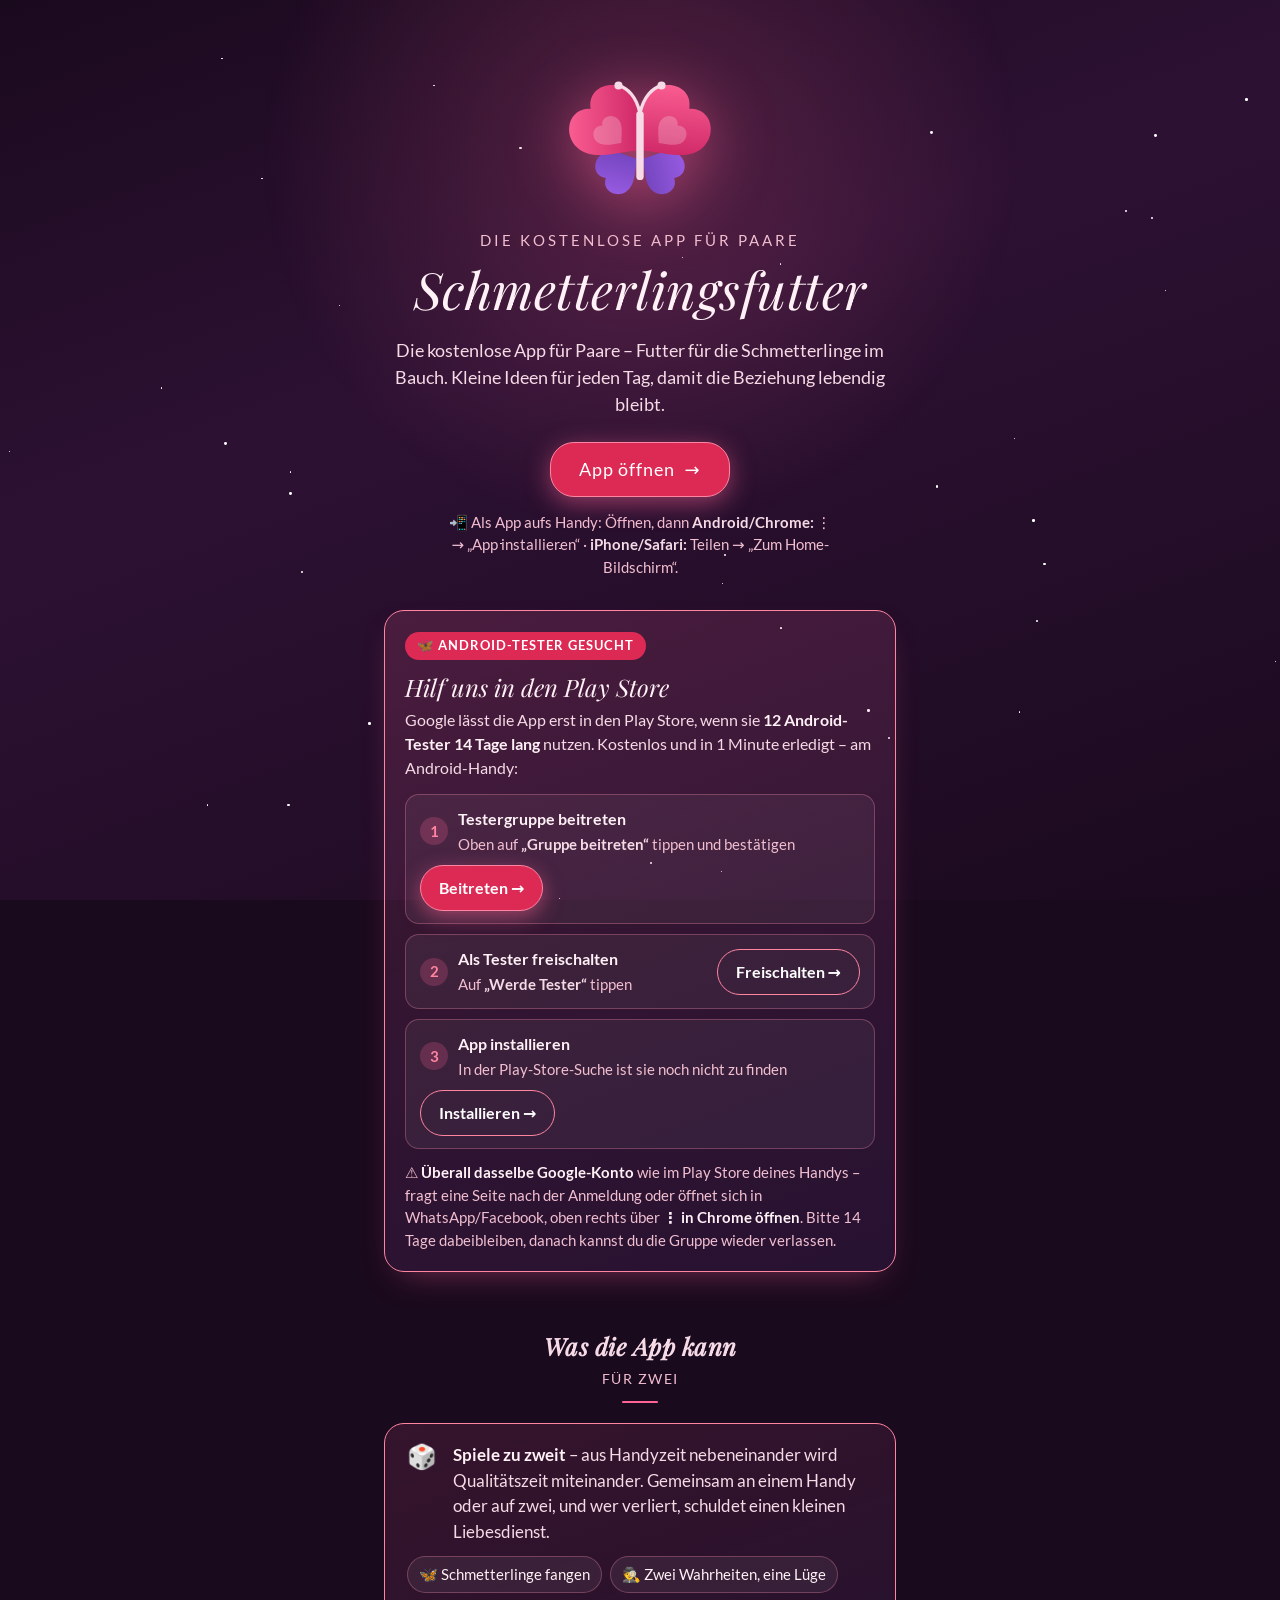
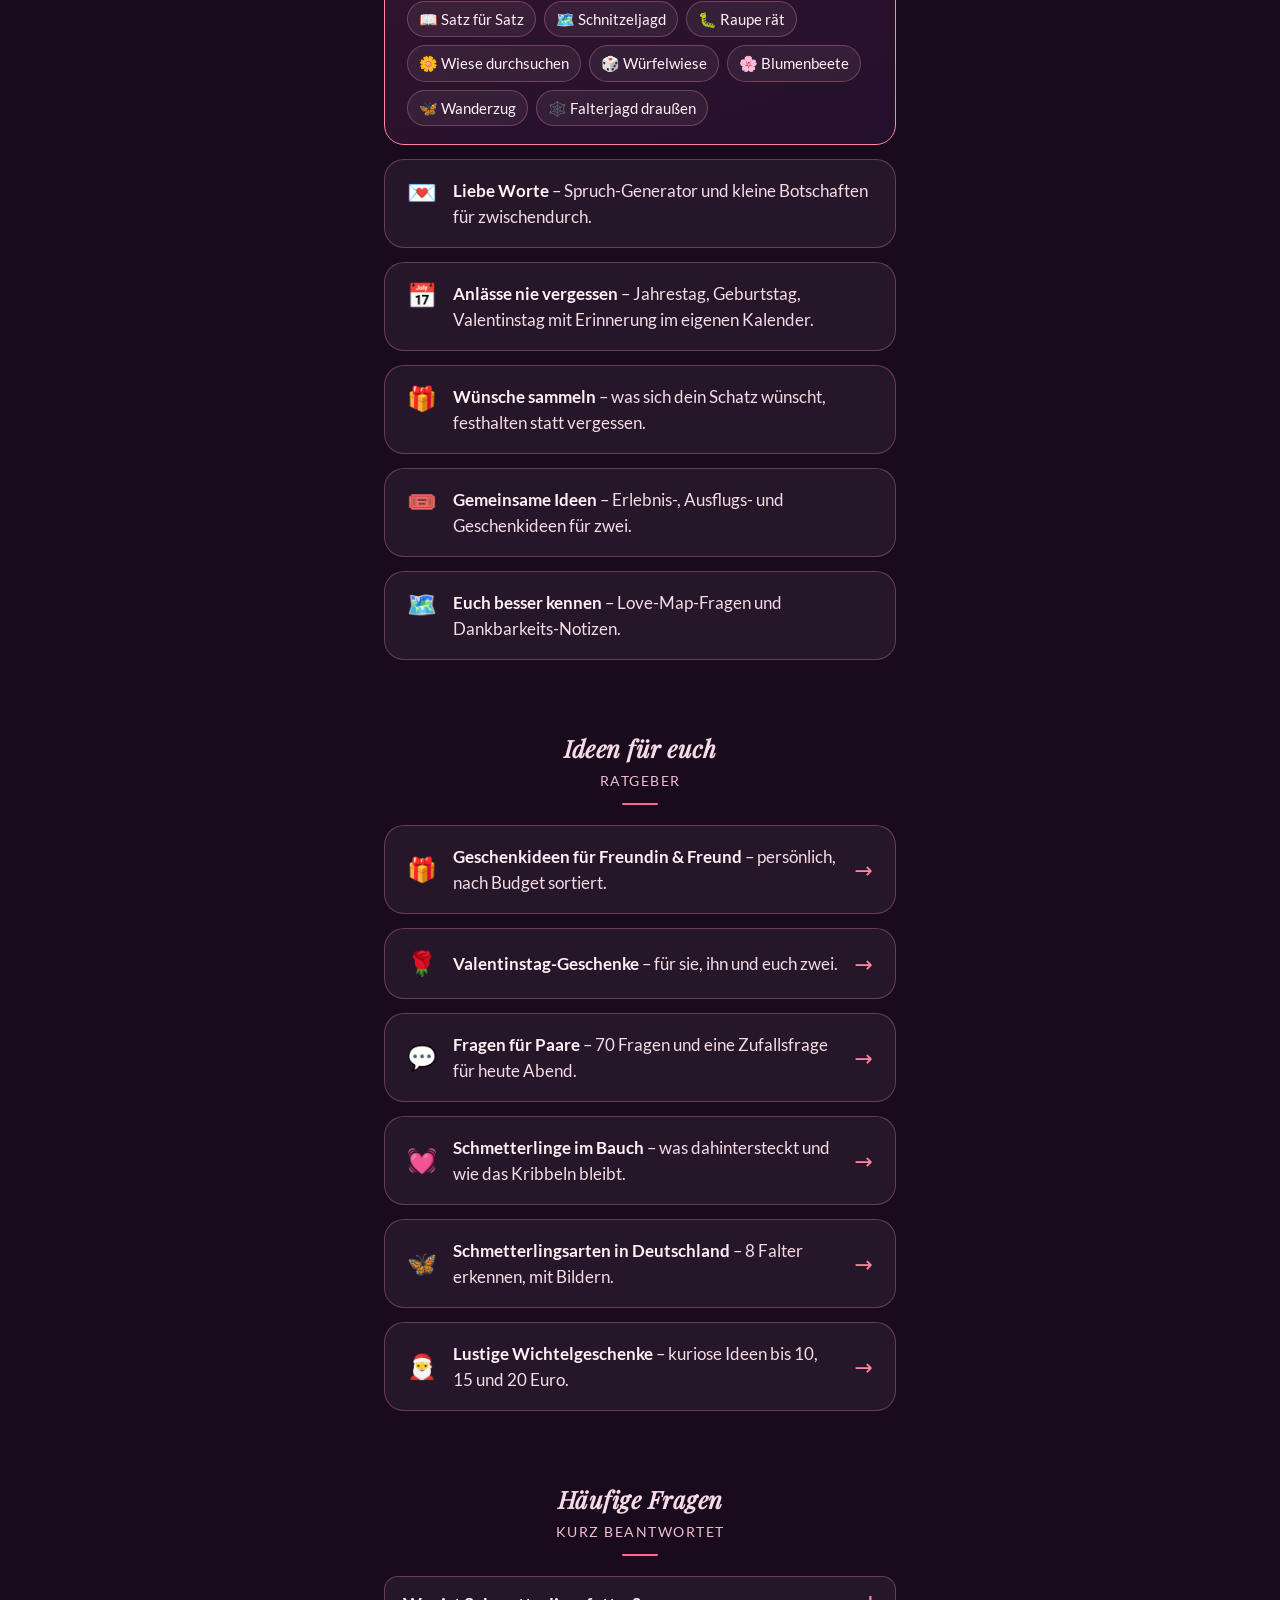
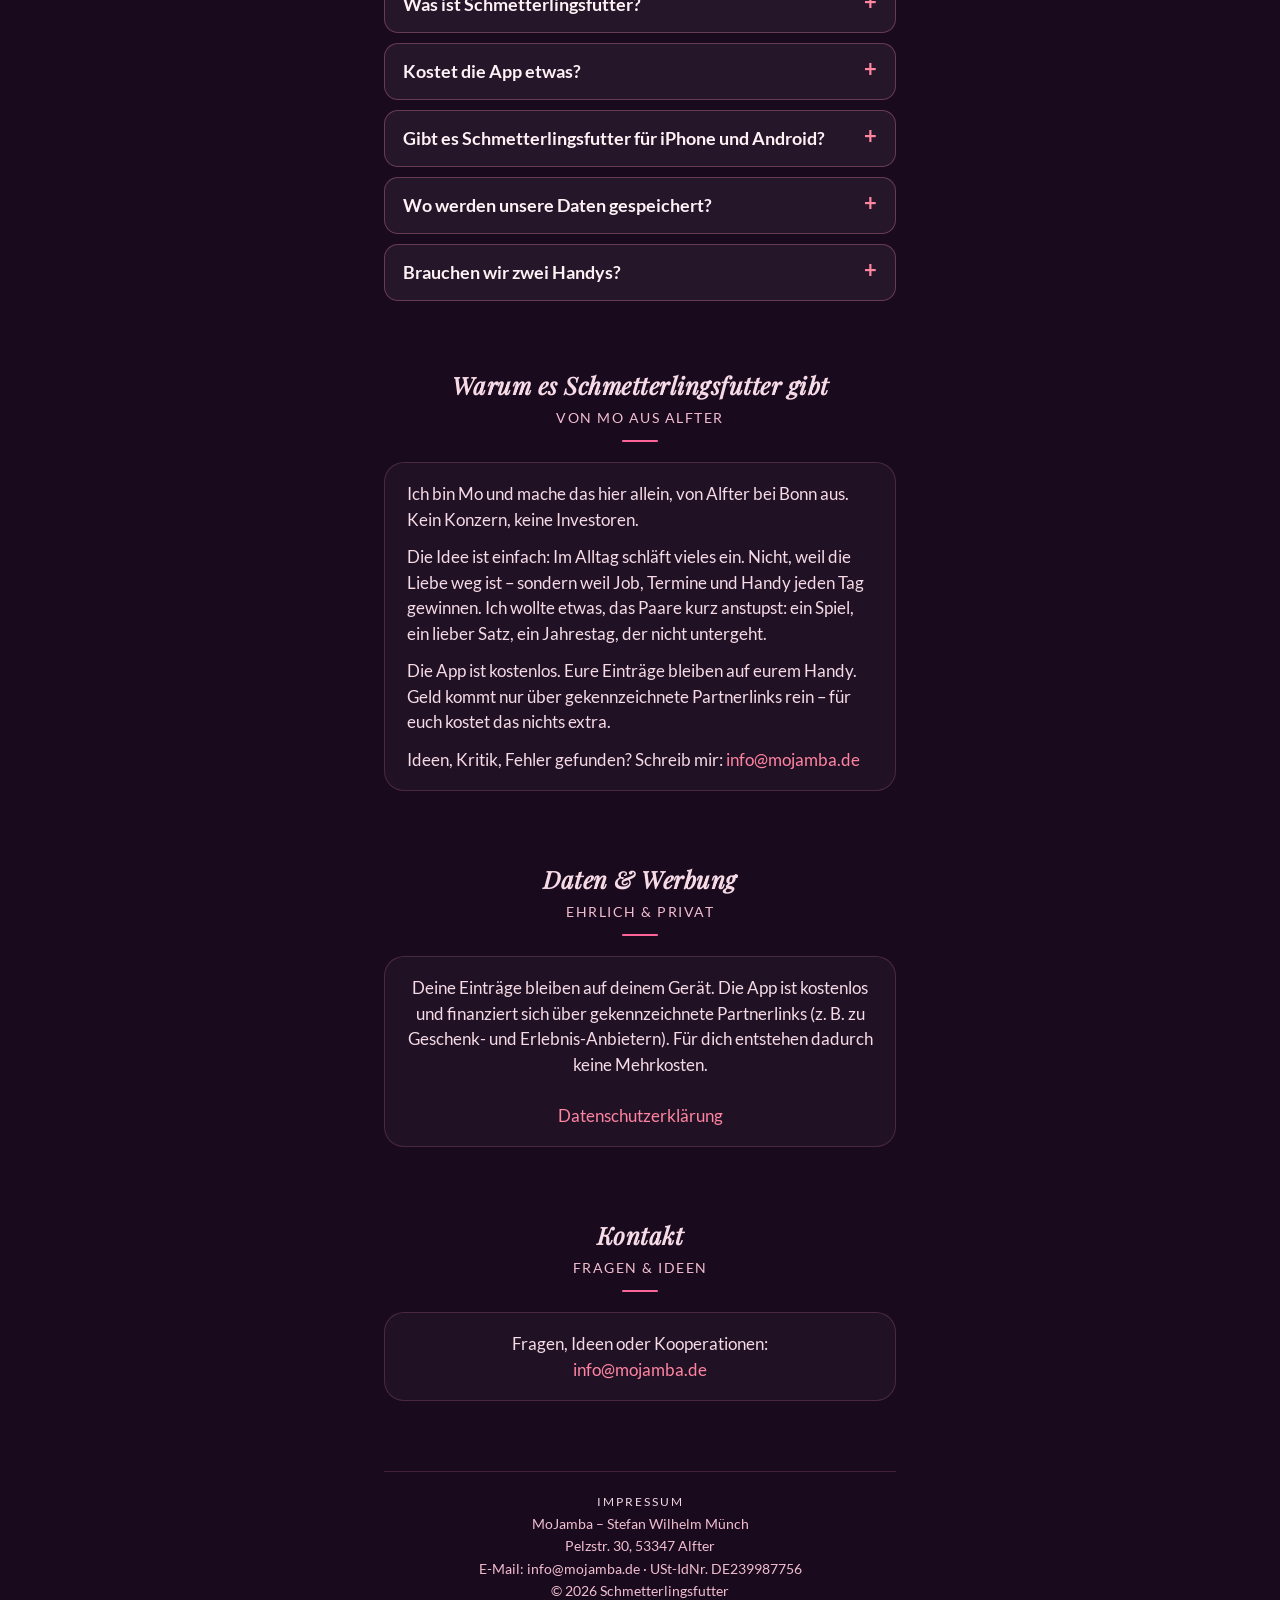
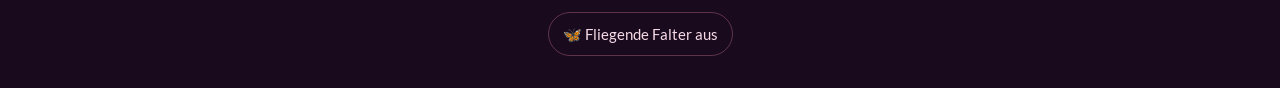
==== commit 53153aee: "SF-AGENTUR (Claude): Tester-Box ohne Einblend-Verzögerung (LCP 2,2 s -> ca. 1,4 s). Freigabe Mo im C" ====
--- a/index.html
+++ b/index.html
@@ -203,7 +203,7 @@
     .sf-tester-note{font-size:15px;color:var(--text-muted);line-height:1.5}
     @media (max-width:480px){.sf-tester-btn{width:100%}}
   </style>
-  <aside class="sf-tester-box" aria-label="Android-Tester werden" data-load style="--i:5">
+  <aside class="sf-tester-box" aria-label="Android-Tester werden">
     <span class="sf-tester-badge">🦋 Android-Tester gesucht</span>
     <h2 class="sf-tester-title">Hilf uns in den Play Store</h2>
     <p class="sf-tester-desc">Google lässt die App erst in den Play Store, wenn sie <b>12 Android-Tester 14 Tage lang</b> nutzen. Kostenlos und in 1 Minute erledigt – am Android-Handy:</p>
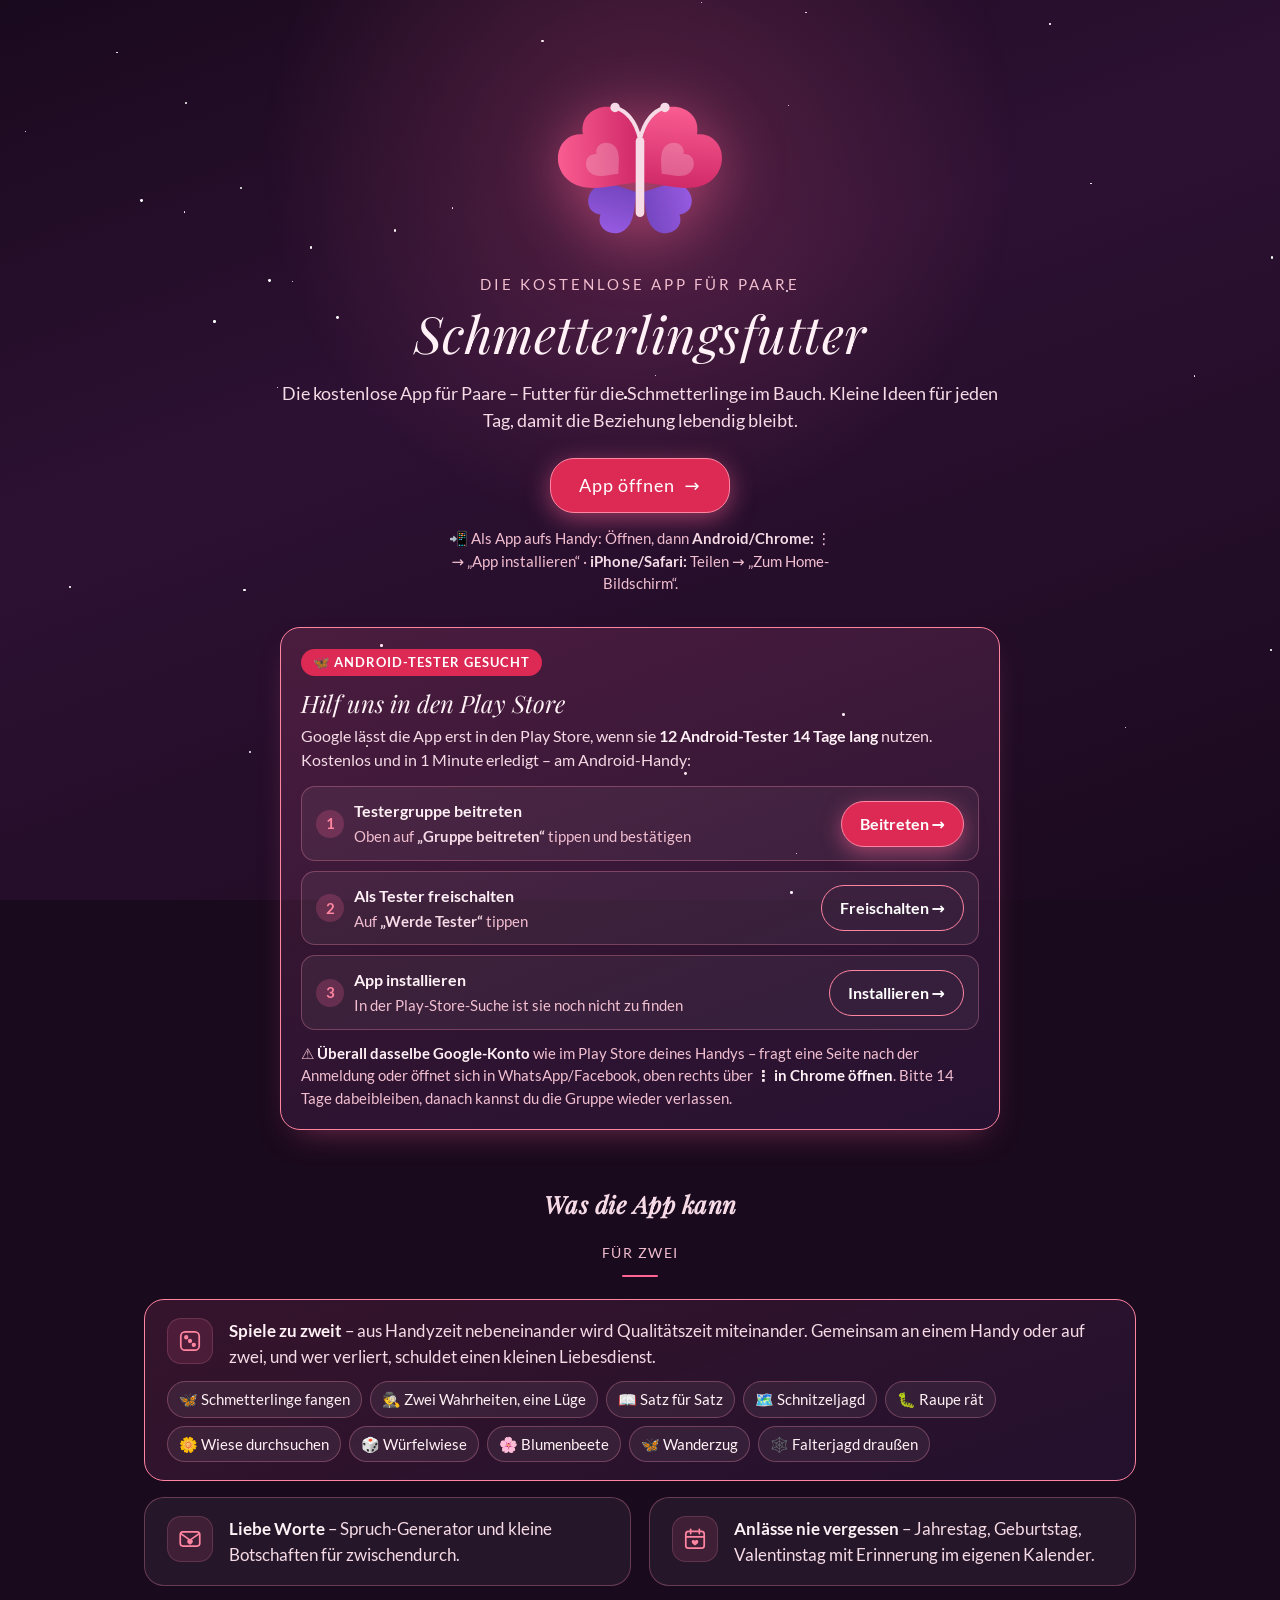
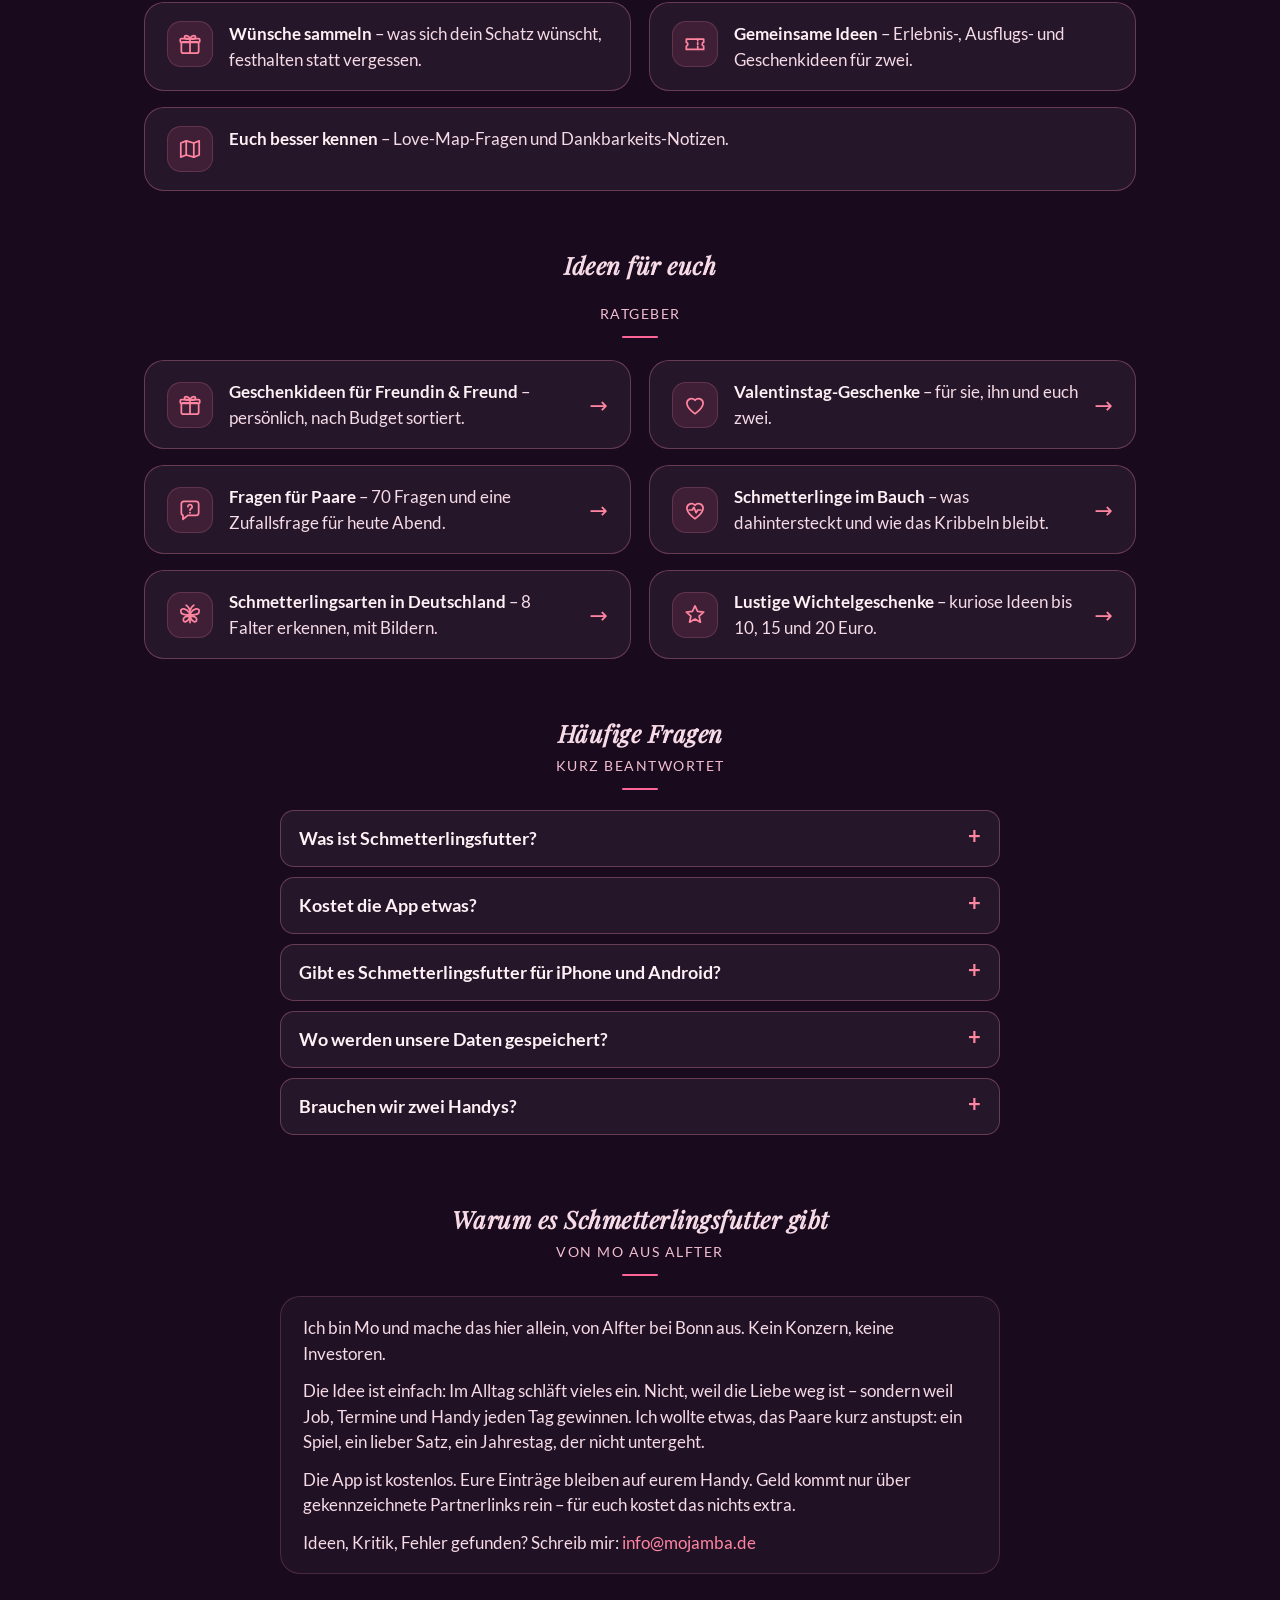
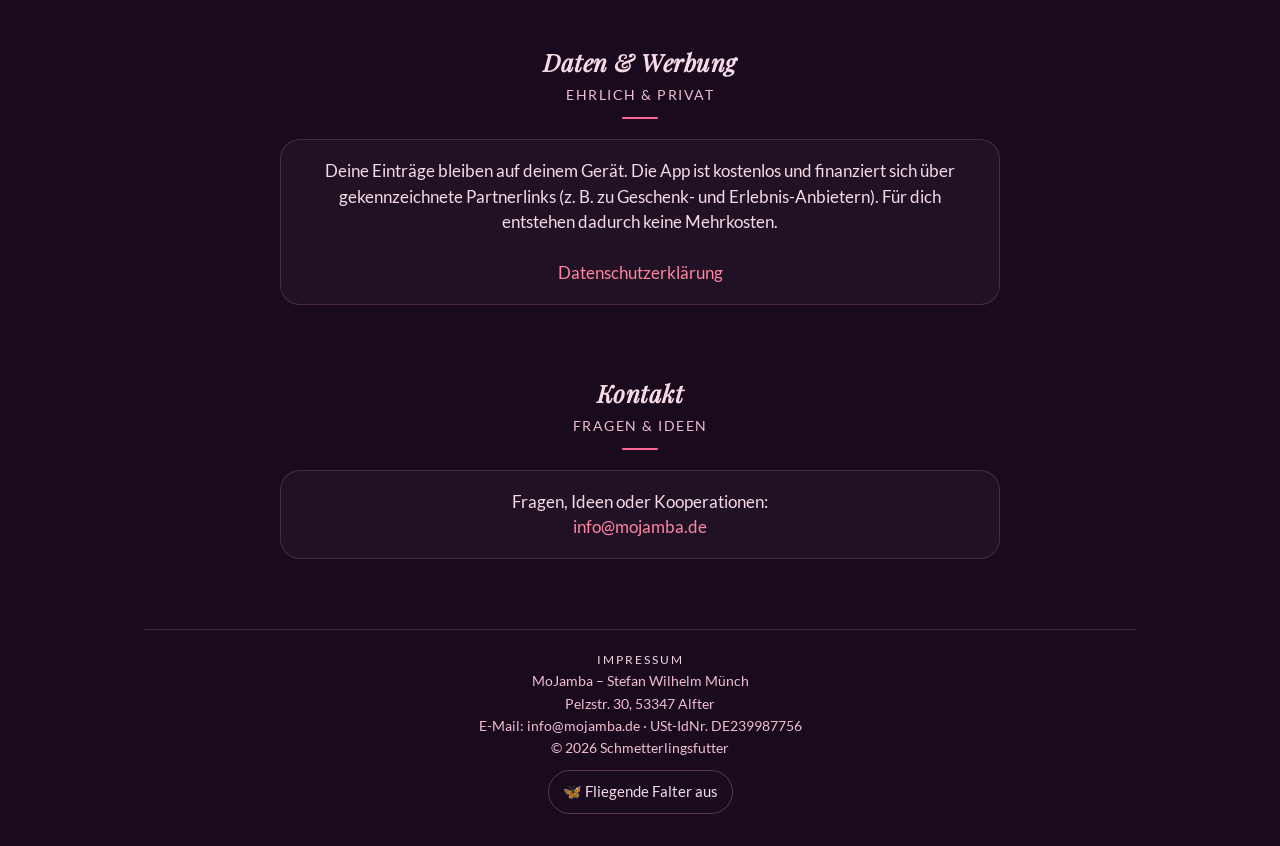
==== commit 9e6a82fd: "SF-AGENTUR (Claude): eigene Linien-Symbole statt Emojis (Startseite), Desktop zweispaltig, Falterfot" ====
--- a/index.html
+++ b/index.html
@@ -107,7 +107,8 @@
   transition:transform var(--t-s) var(--ease-out),box-shadow var(--t-s) var(--ease-out),border-color var(--t-s) var(--ease-out),background var(--t-s) var(--ease-out)}
 .card.soft{background:var(--glass-2);border-color:var(--line-soft);display:block;text-align:center}
 .card b{color:var(--text);font-weight:700}
-.card .ic{font-size:24px;line-height:1.2;transition:transform var(--t-s) var(--ease-spring)}
+.card .ic{flex:0 0 auto;display:inline-flex;align-items:center;justify-content:center;width:46px;height:46px;border-radius:14px;background:rgba(255,100,150,.12);border:.5px solid var(--line-soft);color:var(--accent-2);transition:transform var(--t-s) var(--ease-spring)}
+.card .ic svg{width:26px;height:26px}
 @media (hover:hover){
   .card:not(.soft):hover{transform:translate3d(0,-3px,0);background:rgba(255,255,255,.07);border-color:var(--accent-2);box-shadow:0 14px 34px -18px var(--glow)}
   .card:not(.soft):hover .ic{transform:scale(1.18) rotate(-6deg)}
@@ -132,6 +133,16 @@
 .faq details[open] summary::after{content:"–"}
 .faq p{padding:0 18px 16px;color:var(--text-soft)}
 .card.story{text-align:left}.story p+p{margin-top:12px}
+@media (min-width:900px){
+  main{max-width:1040px;padding-top:64px}
+  .lead,.install,.sf-tester-box,#fragen,#warum,main>section:not([id]){max-width:720px;margin-left:auto;margin-right:auto}
+  #funktionen,#ratgeber{display:grid;grid-template-columns:1fr 1fr;gap:16px 18px;align-items:stretch}
+  #funktionen>h2,#funktionen>.view-sub,#ratgeber>h2,#ratgeber>.view-sub,#funktionen .card.games{grid-column:1/-1}
+  #funktionen .card,#ratgeber .card{margin-bottom:0}
+  #funktionen .card:last-of-type{grid-column:1/-1}
+  #funktionen>.view-sub,#ratgeber>.view-sub{margin-bottom:6px}
+  .heart{width:220px}
+}
 footer{width:100%;border-top:.5px solid var(--line-soft);margin-top:56px;padding-top:18px;font-size:14px;color:var(--text-muted);line-height:1.6}
 footer b{color:var(--text-soft);font-weight:400;letter-spacing:2px;text-transform:uppercase;font-size:12px}
 
@@ -163,6 +174,7 @@
 <script>(function(r,u){r.classList.add('js');if(/iPhone|iPad|iPod/.test(u)||(/Macintosh/.test(u)&&navigator.maxTouchPoints>1))r.classList.add('os-ios');else if(/Android/.test(u))r.classList.add('os-android')})(document.documentElement,navigator.userAgent)</script>
 </head>
 <body>
+<svg width="0" height="0" style="position:absolute" aria-hidden="true"><defs><symbol id="i-wuerfel" viewBox="0 0 24 24" fill="none" stroke="currentColor" stroke-width="1.6" stroke-linecap="round" stroke-linejoin="round"><rect x="3.5" y="3.5" width="17" height="17" rx="4"/><circle cx="8.5" cy="8.5" r="1.2" fill="currentColor"/><circle cx="15.5" cy="15.5" r="1.2" fill="currentColor"/><circle cx="12" cy="12" r="1.2" fill="currentColor"/></symbol><symbol id="i-brief" viewBox="0 0 24 24" fill="none" stroke="currentColor" stroke-width="1.6" stroke-linecap="round" stroke-linejoin="round"><rect x="3" y="5.5" width="18" height="13" rx="2.5"/><path d="M3.5 7l8.5 6 8.5-6"/><path d="M12 17.2c-1.6-1-2.6-1.9-2.6-3a1.3 1.3 0 012.6-.4 1.3 1.3 0 012.6.4c0 1.1-1 2-2.6 3z" fill="currentColor" stroke="none"/></symbol><symbol id="i-kalender" viewBox="0 0 24 24" fill="none" stroke="currentColor" stroke-width="1.6" stroke-linecap="round" stroke-linejoin="round"><rect x="3.5" y="5" width="17" height="15.5" rx="2.5"/><path d="M3.5 10h17M8 3v4M16 3v4"/><path d="M12 18c-1.8-1.1-3-2.2-3-3.4a1.5 1.5 0 013-.5 1.5 1.5 0 013 .5c0 1.2-1.2 2.3-3 3.4z" fill="currentColor" stroke="none"/></symbol><symbol id="i-geschenk" viewBox="0 0 24 24" fill="none" stroke="currentColor" stroke-width="1.6" stroke-linecap="round" stroke-linejoin="round"><rect x="4" y="10" width="16" height="10.5" rx="1.8"/><rect x="3" y="7" width="18" height="3.5" rx="1"/><path d="M12 7v13.5M12 7c-1.5-3.5-5.5-3.5-5-1s5 1 5 1zm0 0c1.5-3.5 5.5-3.5 5-1s-5 1-5 1z"/></symbol><symbol id="i-ticket" viewBox="0 0 24 24" fill="none" stroke="currentColor" stroke-width="1.6" stroke-linecap="round" stroke-linejoin="round"><path d="M4 7.5h16v3a1.8 1.8 0 000 3.5v3H4v-3a1.8 1.8 0 000-3.5z"/><path d="M14.5 7.5v10" stroke-dasharray="1.6 1.8"/></symbol><symbol id="i-karte" viewBox="0 0 24 24" fill="none" stroke="currentColor" stroke-width="1.6" stroke-linecap="round" stroke-linejoin="round"><path d="M3.5 6.5l5-2 7 2 5-2v13l-5 2-7-2-5 2z"/><path d="M8.5 4.5v13M15.5 6.5v13"/></symbol><symbol id="i-herz" viewBox="0 0 24 24" fill="none" stroke="currentColor" stroke-width="1.6" stroke-linecap="round" stroke-linejoin="round"><path d="M12 20s-7.5-4.6-7.5-10A4.3 4.3 0 0112 7.6 4.3 4.3 0 0119.5 10c0 5.4-7.5 10-7.5 10z"/></symbol><symbol id="i-frage" viewBox="0 0 24 24" fill="none" stroke="currentColor" stroke-width="1.6" stroke-linecap="round" stroke-linejoin="round"><path d="M4 6.5A2.5 2.5 0 016.5 4h11A2.5 2.5 0 0120 6.5v8a2.5 2.5 0 01-2.5 2.5H10l-4.5 3.5V17A2.5 2.5 0 014 14.5z"/><path d="M10 9a2 2 0 113 1.7c-.7.4-1 .8-1 1.5"/><circle cx="12" cy="14.6" r=".9" fill="currentColor" stroke="none"/></symbol><symbol id="i-puls" viewBox="0 0 24 24" fill="none" stroke="currentColor" stroke-width="1.6" stroke-linecap="round" stroke-linejoin="round"><path d="M12 20s-7.5-4.6-7.5-10A4.3 4.3 0 0112 7.6 4.3 4.3 0 0119.5 10c0 5.4-7.5 10-7.5 10z"/><path d="M6.5 12h3l1.5-2.5 2 5 1.5-2.5h3"/></symbol><symbol id="i-falter" viewBox="0 0 24 24" fill="none" stroke="currentColor" stroke-width="1.6" stroke-linecap="round" stroke-linejoin="round"><path d="M12 8v11M12 8c-1-3-2.5-4.5-3.5-5M12 8c1-3 2.5-4.5 3.5-5"/><path d="M11.4 10C9 6 3.5 5 3.5 8.5c0 2.6 2.7 3.6 7.9 3.3zM12.6 10C15 6 20.5 5 20.5 8.5c0 2.6-2.7 3.6-7.9 3.3zM11.4 13c-3 0-6 1.2-5.5 3.8.6 2.6 3.7 1.6 5.5-1.8zM12.6 13c3 0 6 1.2 5.5 3.8-.6 2.6-3.7 1.6-5.5-1.8z"/></symbol><symbol id="i-stern" viewBox="0 0 24 24" fill="none" stroke="currentColor" stroke-width="1.6" stroke-linecap="round" stroke-linejoin="round"><path d="M12 3.5l2.4 5.2 5.6.6-4.2 3.8 1.2 5.5L12 15.8l-5 2.8 1.2-5.5L4 9.3l5.6-.6z"/></symbol></defs></svg>
 <div class="stars" id="stars" aria-hidden="true"></div>
 <div class="glow" aria-hidden="true"></div>
 <div class="veil" aria-hidden="true"></div>
@@ -228,26 +240,26 @@
   <section id="funktionen">
     <h2 class="view-title" data-reveal>Was die App kann</h2>
     <p class="view-sub" data-reveal style="--i:1">Für zwei</p>
-    <div class="card games" data-reveal style="--i:0"><span class="ic" aria-hidden="true">🎲</span><span><b>Spiele zu zweit</b> – aus Handyzeit nebeneinander wird Qualitätszeit miteinander. Gemeinsam an einem Handy oder auf zwei, und wer verliert, schuldet einen kleinen Liebesdienst.</span>
+    <div class="card games" data-reveal style="--i:0"><span class="ic" aria-hidden="true"><svg viewBox="0 0 24 24"><use href="#i-wuerfel"/></svg></span><span><b>Spiele zu zweit</b> – aus Handyzeit nebeneinander wird Qualitätszeit miteinander. Gemeinsam an einem Handy oder auf zwei, und wer verliert, schuldet einen kleinen Liebesdienst.</span>
       <ul class="chips" aria-label="Spiele">
         <li>🦋 Schmetterlinge fangen</li><li>🕵️ Zwei Wahrheiten, eine Lüge</li><li>📖 Satz für Satz</li><li>🗺️ Schnitzeljagd</li><li>🐛 Raupe rät</li><li>🌼 Wiese durchsuchen</li><li>🎲 Würfelwiese</li><li>🌸 Blumenbeete</li><li>🦋 Wanderzug</li><li>🕸️ Falterjagd draußen</li>
       </ul></div>
-    <div class="card" data-reveal style="--i:1"><span class="ic" aria-hidden="true">💌</span><span><b>Liebe Worte</b> – Spruch-Generator und kleine Botschaften für zwischendurch.</span></div>
-    <div class="card" data-reveal style="--i:2"><span class="ic" aria-hidden="true">📅</span><span><b>Anlässe nie vergessen</b> – Jahrestag, Geburtstag, Valentinstag mit Erinnerung im eigenen Kalender.</span></div>
-    <div class="card" data-reveal style="--i:3"><span class="ic" aria-hidden="true">🎁</span><span><b>Wünsche sammeln</b> – was sich dein Schatz wünscht, festhalten statt vergessen.</span></div>
-    <div class="card" data-reveal style="--i:4"><span class="ic" aria-hidden="true">🎟️</span><span><b>Gemeinsame Ideen</b> – Erlebnis-, Ausflugs- und Geschenkideen für zwei.</span></div>
-    <div class="card" data-reveal style="--i:5"><span class="ic" aria-hidden="true">🗺️</span><span><b>Euch besser kennen</b> – Love-Map-Fragen und Dankbarkeits-Notizen.</span></div>
+    <div class="card" data-reveal style="--i:1"><span class="ic" aria-hidden="true"><svg viewBox="0 0 24 24"><use href="#i-brief"/></svg></span><span><b>Liebe Worte</b> – Spruch-Generator und kleine Botschaften für zwischendurch.</span></div>
+    <div class="card" data-reveal style="--i:2"><span class="ic" aria-hidden="true"><svg viewBox="0 0 24 24"><use href="#i-kalender"/></svg></span><span><b>Anlässe nie vergessen</b> – Jahrestag, Geburtstag, Valentinstag mit Erinnerung im eigenen Kalender.</span></div>
+    <div class="card" data-reveal style="--i:3"><span class="ic" aria-hidden="true"><svg viewBox="0 0 24 24"><use href="#i-geschenk"/></svg></span><span><b>Wünsche sammeln</b> – was sich dein Schatz wünscht, festhalten statt vergessen.</span></div>
+    <div class="card" data-reveal style="--i:4"><span class="ic" aria-hidden="true"><svg viewBox="0 0 24 24"><use href="#i-ticket"/></svg></span><span><b>Gemeinsame Ideen</b> – Erlebnis-, Ausflugs- und Geschenkideen für zwei.</span></div>
+    <div class="card" data-reveal style="--i:5"><span class="ic" aria-hidden="true"><svg viewBox="0 0 24 24"><use href="#i-karte"/></svg></span><span><b>Euch besser kennen</b> – Love-Map-Fragen und Dankbarkeits-Notizen.</span></div>
   </section>
 
   <section id="ratgeber">
     <h2 class="view-title" data-reveal>Ideen für euch</h2>
     <p class="view-sub" data-reveal style="--i:1">Ratgeber</p>
-    <a class="card guide" data-reveal style="--i:0" href="/geschenkideen-freundin-freund/"><span class="ic" aria-hidden="true">🎁</span><span><b>Geschenkideen für Freundin &amp; Freund</b> – persönlich, nach Budget sortiert.</span><span class="go" aria-hidden="true">→</span></a>
-    <a class="card guide" data-reveal style="--i:1" href="/valentinstag-geschenke/"><span class="ic" aria-hidden="true">🌹</span><span><b>Valentinstag-Geschenke</b> – für sie, ihn und euch zwei.</span><span class="go" aria-hidden="true">→</span></a>
-    <a class="card guide" data-reveal style="--i:2" href="/fragen-fuer-paare/"><span class="ic" aria-hidden="true">💬</span><span><b>Fragen für Paare</b> – 70 Fragen und eine Zufallsfrage für heute Abend.</span><span class="go" aria-hidden="true">→</span></a>
-    <a class="card guide" data-reveal style="--i:3" href="/schmetterlinge-im-bauch/"><span class="ic" aria-hidden="true">💓</span><span><b>Schmetterlinge im Bauch</b> – was dahintersteckt und wie das Kribbeln bleibt.</span><span class="go" aria-hidden="true">→</span></a>
-    <a class="card guide" data-reveal style="--i:4" href="/schmetterlingsarten/"><span class="ic" aria-hidden="true">🦋</span><span><b>Schmetterlingsarten in Deutschland</b> – 8 Falter erkennen, mit Bildern.</span><span class="go" aria-hidden="true">→</span></a>
-    <a class="card guide" data-reveal style="--i:5" href="/wichtelgeschenke/"><span class="ic" aria-hidden="true">🎅</span><span><b>Lustige Wichtelgeschenke</b> – kuriose Ideen bis 10, 15 und 20 Euro.</span><span class="go" aria-hidden="true">→</span></a>
+    <a class="card guide" data-reveal style="--i:0" href="/geschenkideen-freundin-freund/"><span class="ic" aria-hidden="true"><svg viewBox="0 0 24 24"><use href="#i-geschenk"/></svg></span><span><b>Geschenkideen für Freundin &amp; Freund</b> – persönlich, nach Budget sortiert.</span><span class="go" aria-hidden="true">→</span></a>
+    <a class="card guide" data-reveal style="--i:1" href="/valentinstag-geschenke/"><span class="ic" aria-hidden="true"><svg viewBox="0 0 24 24"><use href="#i-herz"/></svg></span><span><b>Valentinstag-Geschenke</b> – für sie, ihn und euch zwei.</span><span class="go" aria-hidden="true">→</span></a>
+    <a class="card guide" data-reveal style="--i:2" href="/fragen-fuer-paare/"><span class="ic" aria-hidden="true"><svg viewBox="0 0 24 24"><use href="#i-frage"/></svg></span><span><b>Fragen für Paare</b> – 70 Fragen und eine Zufallsfrage für heute Abend.</span><span class="go" aria-hidden="true">→</span></a>
+    <a class="card guide" data-reveal style="--i:3" href="/schmetterlinge-im-bauch/"><span class="ic" aria-hidden="true"><svg viewBox="0 0 24 24"><use href="#i-puls"/></svg></span><span><b>Schmetterlinge im Bauch</b> – was dahintersteckt und wie das Kribbeln bleibt.</span><span class="go" aria-hidden="true">→</span></a>
+    <a class="card guide" data-reveal style="--i:4" href="/schmetterlingsarten/"><span class="ic" aria-hidden="true"><svg viewBox="0 0 24 24"><use href="#i-falter"/></svg></span><span><b>Schmetterlingsarten in Deutschland</b> – 8 Falter erkennen, mit Bildern.</span><span class="go" aria-hidden="true">→</span></a>
+    <a class="card guide" data-reveal style="--i:5" href="/wichtelgeschenke/"><span class="ic" aria-hidden="true"><svg viewBox="0 0 24 24"><use href="#i-stern"/></svg></span><span><b>Lustige Wichtelgeschenke</b> – kuriose Ideen bis 10, 15 und 20 Euro.</span><span class="go" aria-hidden="true">→</span></a>
   </section>
 
 
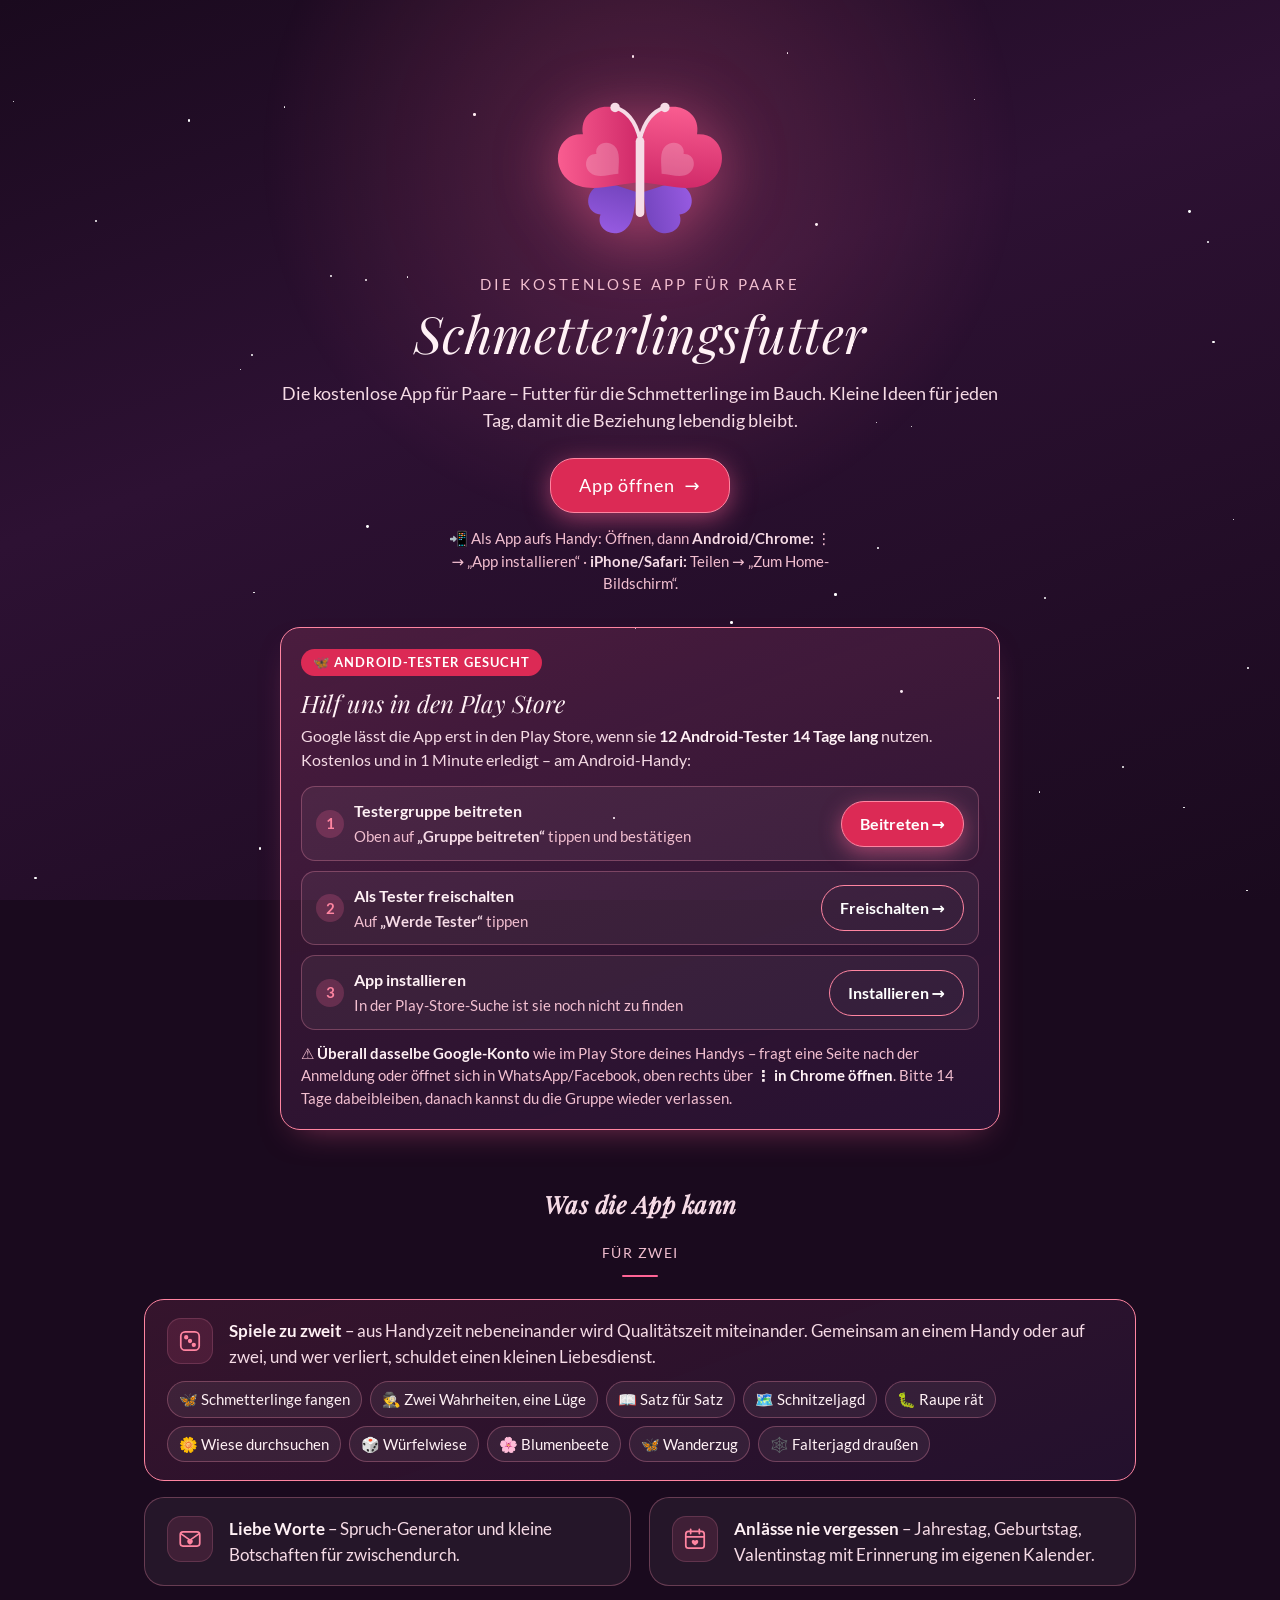
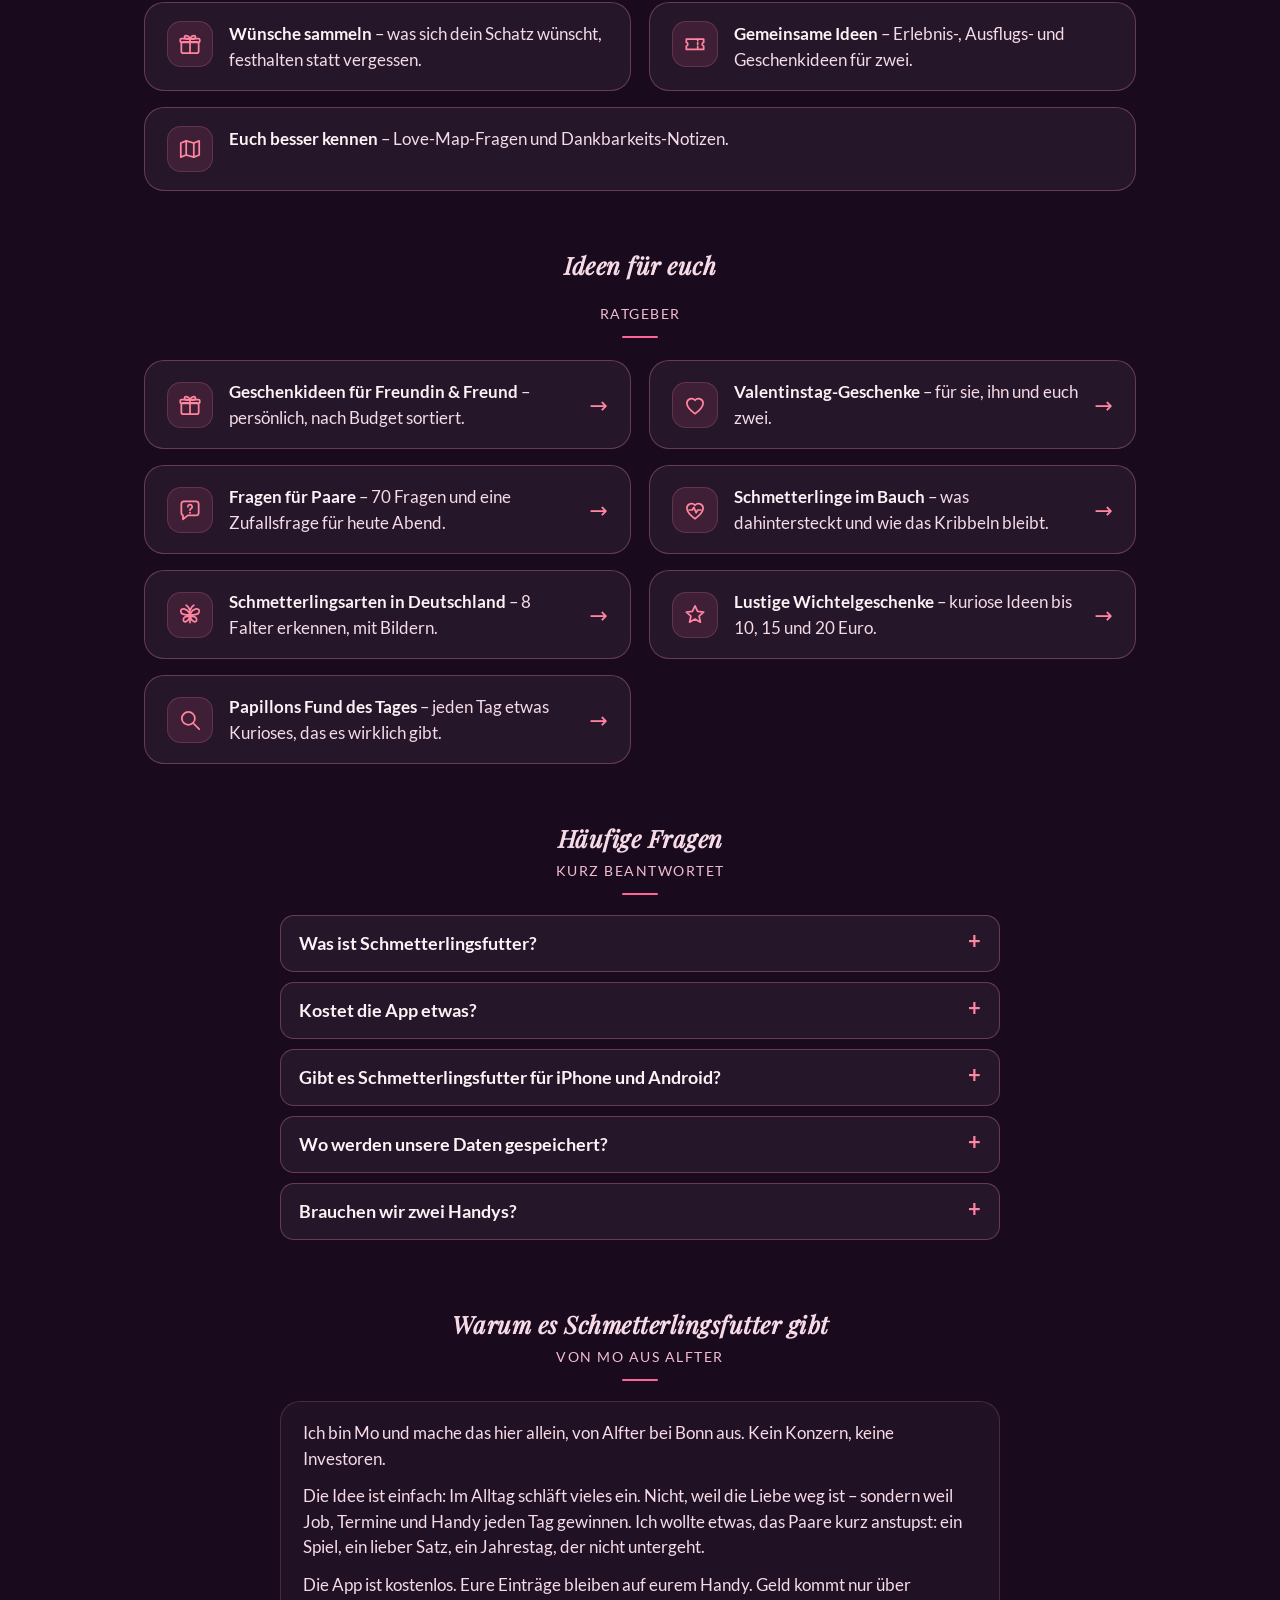
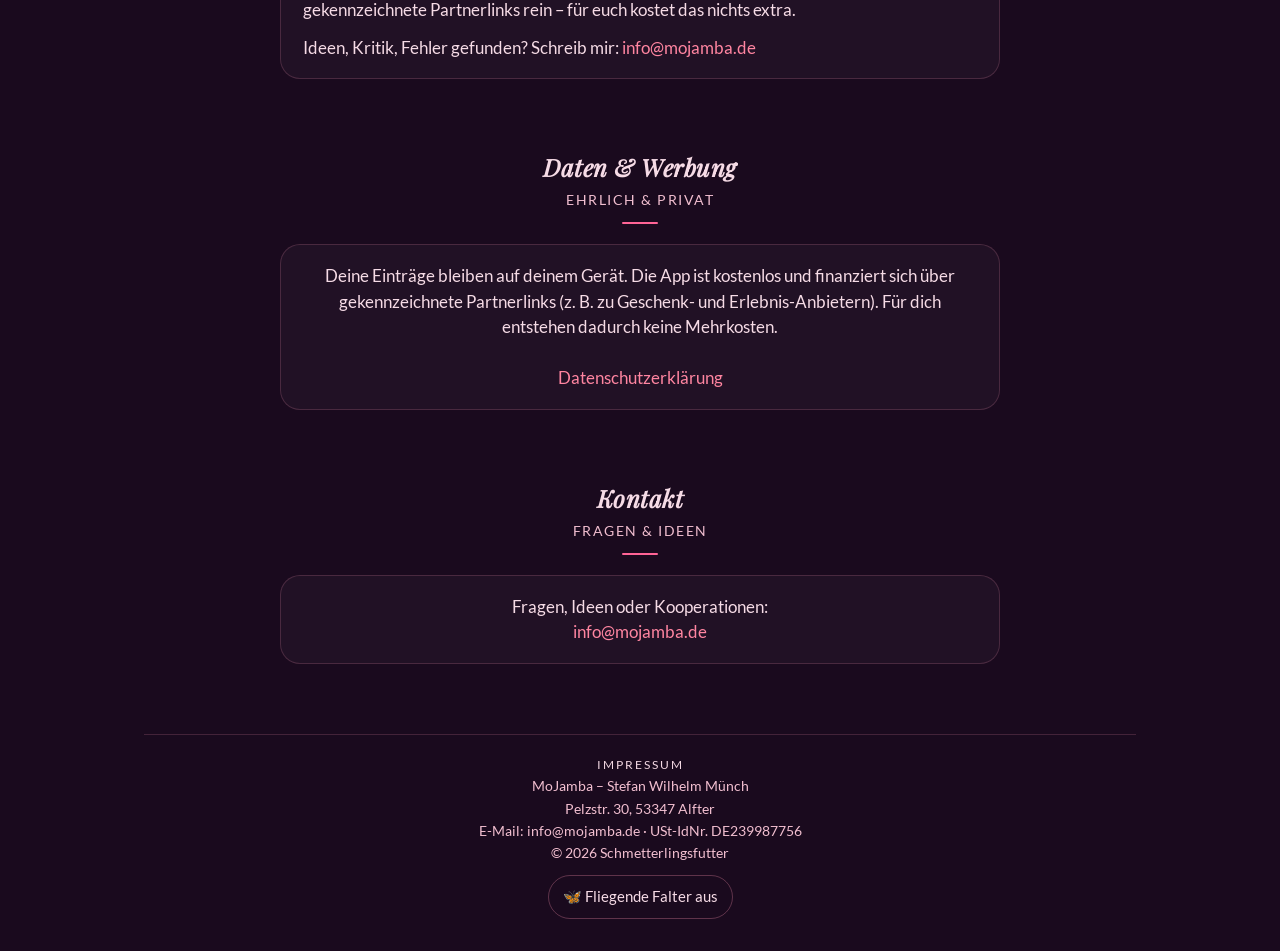
==== commit 6776ae87: "AE-07: feste Seiten je Fund, feste Liste auf /funde/, sitemap-funde.xml, täglicher Lauf - _werkzeug/" ====
--- a/index.html
+++ b/index.html
@@ -174,7 +174,7 @@
 <script>(function(r,u){r.classList.add('js');if(/iPhone|iPad|iPod/.test(u)||(/Macintosh/.test(u)&&navigator.maxTouchPoints>1))r.classList.add('os-ios');else if(/Android/.test(u))r.classList.add('os-android')})(document.documentElement,navigator.userAgent)</script>
 </head>
 <body>
-<svg width="0" height="0" style="position:absolute" aria-hidden="true"><defs><symbol id="i-wuerfel" viewBox="0 0 24 24" fill="none" stroke="currentColor" stroke-width="1.6" stroke-linecap="round" stroke-linejoin="round"><rect x="3.5" y="3.5" width="17" height="17" rx="4"/><circle cx="8.5" cy="8.5" r="1.2" fill="currentColor"/><circle cx="15.5" cy="15.5" r="1.2" fill="currentColor"/><circle cx="12" cy="12" r="1.2" fill="currentColor"/></symbol><symbol id="i-brief" viewBox="0 0 24 24" fill="none" stroke="currentColor" stroke-width="1.6" stroke-linecap="round" stroke-linejoin="round"><rect x="3" y="5.5" width="18" height="13" rx="2.5"/><path d="M3.5 7l8.5 6 8.5-6"/><path d="M12 17.2c-1.6-1-2.6-1.9-2.6-3a1.3 1.3 0 012.6-.4 1.3 1.3 0 012.6.4c0 1.1-1 2-2.6 3z" fill="currentColor" stroke="none"/></symbol><symbol id="i-kalender" viewBox="0 0 24 24" fill="none" stroke="currentColor" stroke-width="1.6" stroke-linecap="round" stroke-linejoin="round"><rect x="3.5" y="5" width="17" height="15.5" rx="2.5"/><path d="M3.5 10h17M8 3v4M16 3v4"/><path d="M12 18c-1.8-1.1-3-2.2-3-3.4a1.5 1.5 0 013-.5 1.5 1.5 0 013 .5c0 1.2-1.2 2.3-3 3.4z" fill="currentColor" stroke="none"/></symbol><symbol id="i-geschenk" viewBox="0 0 24 24" fill="none" stroke="currentColor" stroke-width="1.6" stroke-linecap="round" stroke-linejoin="round"><rect x="4" y="10" width="16" height="10.5" rx="1.8"/><rect x="3" y="7" width="18" height="3.5" rx="1"/><path d="M12 7v13.5M12 7c-1.5-3.5-5.5-3.5-5-1s5 1 5 1zm0 0c1.5-3.5 5.5-3.5 5-1s-5 1-5 1z"/></symbol><symbol id="i-ticket" viewBox="0 0 24 24" fill="none" stroke="currentColor" stroke-width="1.6" stroke-linecap="round" stroke-linejoin="round"><path d="M4 7.5h16v3a1.8 1.8 0 000 3.5v3H4v-3a1.8 1.8 0 000-3.5z"/><path d="M14.5 7.5v10" stroke-dasharray="1.6 1.8"/></symbol><symbol id="i-karte" viewBox="0 0 24 24" fill="none" stroke="currentColor" stroke-width="1.6" stroke-linecap="round" stroke-linejoin="round"><path d="M3.5 6.5l5-2 7 2 5-2v13l-5 2-7-2-5 2z"/><path d="M8.5 4.5v13M15.5 6.5v13"/></symbol><symbol id="i-herz" viewBox="0 0 24 24" fill="none" stroke="currentColor" stroke-width="1.6" stroke-linecap="round" stroke-linejoin="round"><path d="M12 20s-7.5-4.6-7.5-10A4.3 4.3 0 0112 7.6 4.3 4.3 0 0119.5 10c0 5.4-7.5 10-7.5 10z"/></symbol><symbol id="i-frage" viewBox="0 0 24 24" fill="none" stroke="currentColor" stroke-width="1.6" stroke-linecap="round" stroke-linejoin="round"><path d="M4 6.5A2.5 2.5 0 016.5 4h11A2.5 2.5 0 0120 6.5v8a2.5 2.5 0 01-2.5 2.5H10l-4.5 3.5V17A2.5 2.5 0 014 14.5z"/><path d="M10 9a2 2 0 113 1.7c-.7.4-1 .8-1 1.5"/><circle cx="12" cy="14.6" r=".9" fill="currentColor" stroke="none"/></symbol><symbol id="i-puls" viewBox="0 0 24 24" fill="none" stroke="currentColor" stroke-width="1.6" stroke-linecap="round" stroke-linejoin="round"><path d="M12 20s-7.5-4.6-7.5-10A4.3 4.3 0 0112 7.6 4.3 4.3 0 0119.5 10c0 5.4-7.5 10-7.5 10z"/><path d="M6.5 12h3l1.5-2.5 2 5 1.5-2.5h3"/></symbol><symbol id="i-falter" viewBox="0 0 24 24" fill="none" stroke="currentColor" stroke-width="1.6" stroke-linecap="round" stroke-linejoin="round"><path d="M12 8v11M12 8c-1-3-2.5-4.5-3.5-5M12 8c1-3 2.5-4.5 3.5-5"/><path d="M11.4 10C9 6 3.5 5 3.5 8.5c0 2.6 2.7 3.6 7.9 3.3zM12.6 10C15 6 20.5 5 20.5 8.5c0 2.6-2.7 3.6-7.9 3.3zM11.4 13c-3 0-6 1.2-5.5 3.8.6 2.6 3.7 1.6 5.5-1.8zM12.6 13c3 0 6 1.2 5.5 3.8-.6 2.6-3.7 1.6-5.5-1.8z"/></symbol><symbol id="i-stern" viewBox="0 0 24 24" fill="none" stroke="currentColor" stroke-width="1.6" stroke-linecap="round" stroke-linejoin="round"><path d="M12 3.5l2.4 5.2 5.6.6-4.2 3.8 1.2 5.5L12 15.8l-5 2.8 1.2-5.5L4 9.3l5.6-.6z"/></symbol></defs></svg>
+<svg width="0" height="0" style="position:absolute" aria-hidden="true"><defs><symbol id="i-lupe" viewBox="0 0 24 24" fill="none" stroke="currentColor" stroke-width="1.6" stroke-linecap="round" stroke-linejoin="round"><circle cx="10.5" cy="10.5" r="6"/><path d="M15 15l5.5 5.5"/></symbol><symbol id="i-wuerfel" viewBox="0 0 24 24" fill="none" stroke="currentColor" stroke-width="1.6" stroke-linecap="round" stroke-linejoin="round"><rect x="3.5" y="3.5" width="17" height="17" rx="4"/><circle cx="8.5" cy="8.5" r="1.2" fill="currentColor"/><circle cx="15.5" cy="15.5" r="1.2" fill="currentColor"/><circle cx="12" cy="12" r="1.2" fill="currentColor"/></symbol><symbol id="i-brief" viewBox="0 0 24 24" fill="none" stroke="currentColor" stroke-width="1.6" stroke-linecap="round" stroke-linejoin="round"><rect x="3" y="5.5" width="18" height="13" rx="2.5"/><path d="M3.5 7l8.5 6 8.5-6"/><path d="M12 17.2c-1.6-1-2.6-1.9-2.6-3a1.3 1.3 0 012.6-.4 1.3 1.3 0 012.6.4c0 1.1-1 2-2.6 3z" fill="currentColor" stroke="none"/></symbol><symbol id="i-kalender" viewBox="0 0 24 24" fill="none" stroke="currentColor" stroke-width="1.6" stroke-linecap="round" stroke-linejoin="round"><rect x="3.5" y="5" width="17" height="15.5" rx="2.5"/><path d="M3.5 10h17M8 3v4M16 3v4"/><path d="M12 18c-1.8-1.1-3-2.2-3-3.4a1.5 1.5 0 013-.5 1.5 1.5 0 013 .5c0 1.2-1.2 2.3-3 3.4z" fill="currentColor" stroke="none"/></symbol><symbol id="i-geschenk" viewBox="0 0 24 24" fill="none" stroke="currentColor" stroke-width="1.6" stroke-linecap="round" stroke-linejoin="round"><rect x="4" y="10" width="16" height="10.5" rx="1.8"/><rect x="3" y="7" width="18" height="3.5" rx="1"/><path d="M12 7v13.5M12 7c-1.5-3.5-5.5-3.5-5-1s5 1 5 1zm0 0c1.5-3.5 5.5-3.5 5-1s-5 1-5 1z"/></symbol><symbol id="i-ticket" viewBox="0 0 24 24" fill="none" stroke="currentColor" stroke-width="1.6" stroke-linecap="round" stroke-linejoin="round"><path d="M4 7.5h16v3a1.8 1.8 0 000 3.5v3H4v-3a1.8 1.8 0 000-3.5z"/><path d="M14.5 7.5v10" stroke-dasharray="1.6 1.8"/></symbol><symbol id="i-karte" viewBox="0 0 24 24" fill="none" stroke="currentColor" stroke-width="1.6" stroke-linecap="round" stroke-linejoin="round"><path d="M3.5 6.5l5-2 7 2 5-2v13l-5 2-7-2-5 2z"/><path d="M8.5 4.5v13M15.5 6.5v13"/></symbol><symbol id="i-herz" viewBox="0 0 24 24" fill="none" stroke="currentColor" stroke-width="1.6" stroke-linecap="round" stroke-linejoin="round"><path d="M12 20s-7.5-4.6-7.5-10A4.3 4.3 0 0112 7.6 4.3 4.3 0 0119.5 10c0 5.4-7.5 10-7.5 10z"/></symbol><symbol id="i-frage" viewBox="0 0 24 24" fill="none" stroke="currentColor" stroke-width="1.6" stroke-linecap="round" stroke-linejoin="round"><path d="M4 6.5A2.5 2.5 0 016.5 4h11A2.5 2.5 0 0120 6.5v8a2.5 2.5 0 01-2.5 2.5H10l-4.5 3.5V17A2.5 2.5 0 014 14.5z"/><path d="M10 9a2 2 0 113 1.7c-.7.4-1 .8-1 1.5"/><circle cx="12" cy="14.6" r=".9" fill="currentColor" stroke="none"/></symbol><symbol id="i-puls" viewBox="0 0 24 24" fill="none" stroke="currentColor" stroke-width="1.6" stroke-linecap="round" stroke-linejoin="round"><path d="M12 20s-7.5-4.6-7.5-10A4.3 4.3 0 0112 7.6 4.3 4.3 0 0119.5 10c0 5.4-7.5 10-7.5 10z"/><path d="M6.5 12h3l1.5-2.5 2 5 1.5-2.5h3"/></symbol><symbol id="i-falter" viewBox="0 0 24 24" fill="none" stroke="currentColor" stroke-width="1.6" stroke-linecap="round" stroke-linejoin="round"><path d="M12 8v11M12 8c-1-3-2.5-4.5-3.5-5M12 8c1-3 2.5-4.5 3.5-5"/><path d="M11.4 10C9 6 3.5 5 3.5 8.5c0 2.6 2.7 3.6 7.9 3.3zM12.6 10C15 6 20.5 5 20.5 8.5c0 2.6-2.7 3.6-7.9 3.3zM11.4 13c-3 0-6 1.2-5.5 3.8.6 2.6 3.7 1.6 5.5-1.8zM12.6 13c3 0 6 1.2 5.5 3.8-.6 2.6-3.7 1.6-5.5-1.8z"/></symbol><symbol id="i-stern" viewBox="0 0 24 24" fill="none" stroke="currentColor" stroke-width="1.6" stroke-linecap="round" stroke-linejoin="round"><path d="M12 3.5l2.4 5.2 5.6.6-4.2 3.8 1.2 5.5L12 15.8l-5 2.8 1.2-5.5L4 9.3l5.6-.6z"/></symbol></defs></svg>
 <div class="stars" id="stars" aria-hidden="true"></div>
 <div class="glow" aria-hidden="true"></div>
 <div class="veil" aria-hidden="true"></div>
@@ -260,6 +260,7 @@
     <a class="card guide" data-reveal style="--i:3" href="/schmetterlinge-im-bauch/"><span class="ic" aria-hidden="true"><svg viewBox="0 0 24 24"><use href="#i-puls"/></svg></span><span><b>Schmetterlinge im Bauch</b> – was dahintersteckt und wie das Kribbeln bleibt.</span><span class="go" aria-hidden="true">→</span></a>
     <a class="card guide" data-reveal style="--i:4" href="/schmetterlingsarten/"><span class="ic" aria-hidden="true"><svg viewBox="0 0 24 24"><use href="#i-falter"/></svg></span><span><b>Schmetterlingsarten in Deutschland</b> – 8 Falter erkennen, mit Bildern.</span><span class="go" aria-hidden="true">→</span></a>
     <a class="card guide" data-reveal style="--i:5" href="/wichtelgeschenke/"><span class="ic" aria-hidden="true"><svg viewBox="0 0 24 24"><use href="#i-stern"/></svg></span><span><b>Lustige Wichtelgeschenke</b> – kuriose Ideen bis 10, 15 und 20 Euro.</span><span class="go" aria-hidden="true">→</span></a>
+    <a class="card guide" data-reveal style="--i:6" href="/funde/"><span class="ic" aria-hidden="true"><svg viewBox="0 0 24 24"><use href="#i-lupe"/></svg></span><span><b>Papillons Fund des Tages</b> – jeden Tag etwas Kurioses, das es wirklich gibt.</span><span class="go" aria-hidden="true">→</span></a>
   </section>
 
 
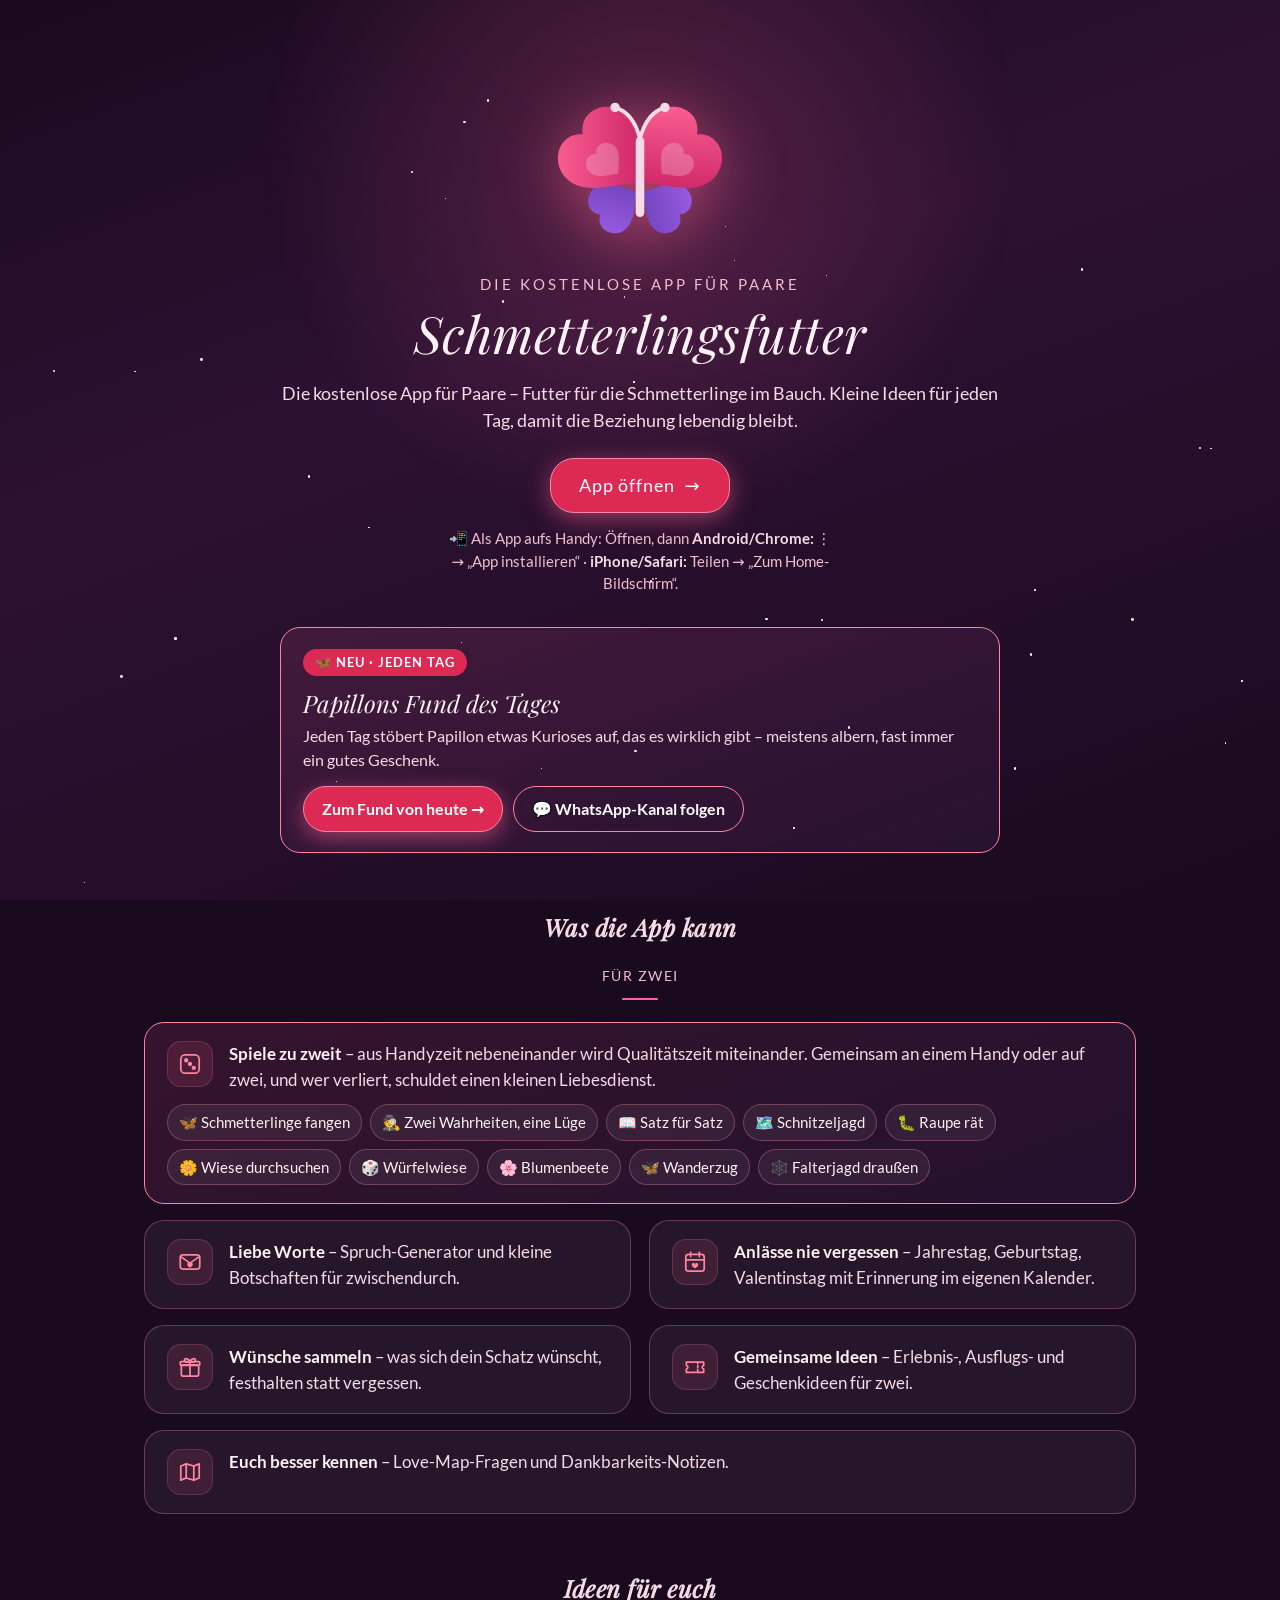
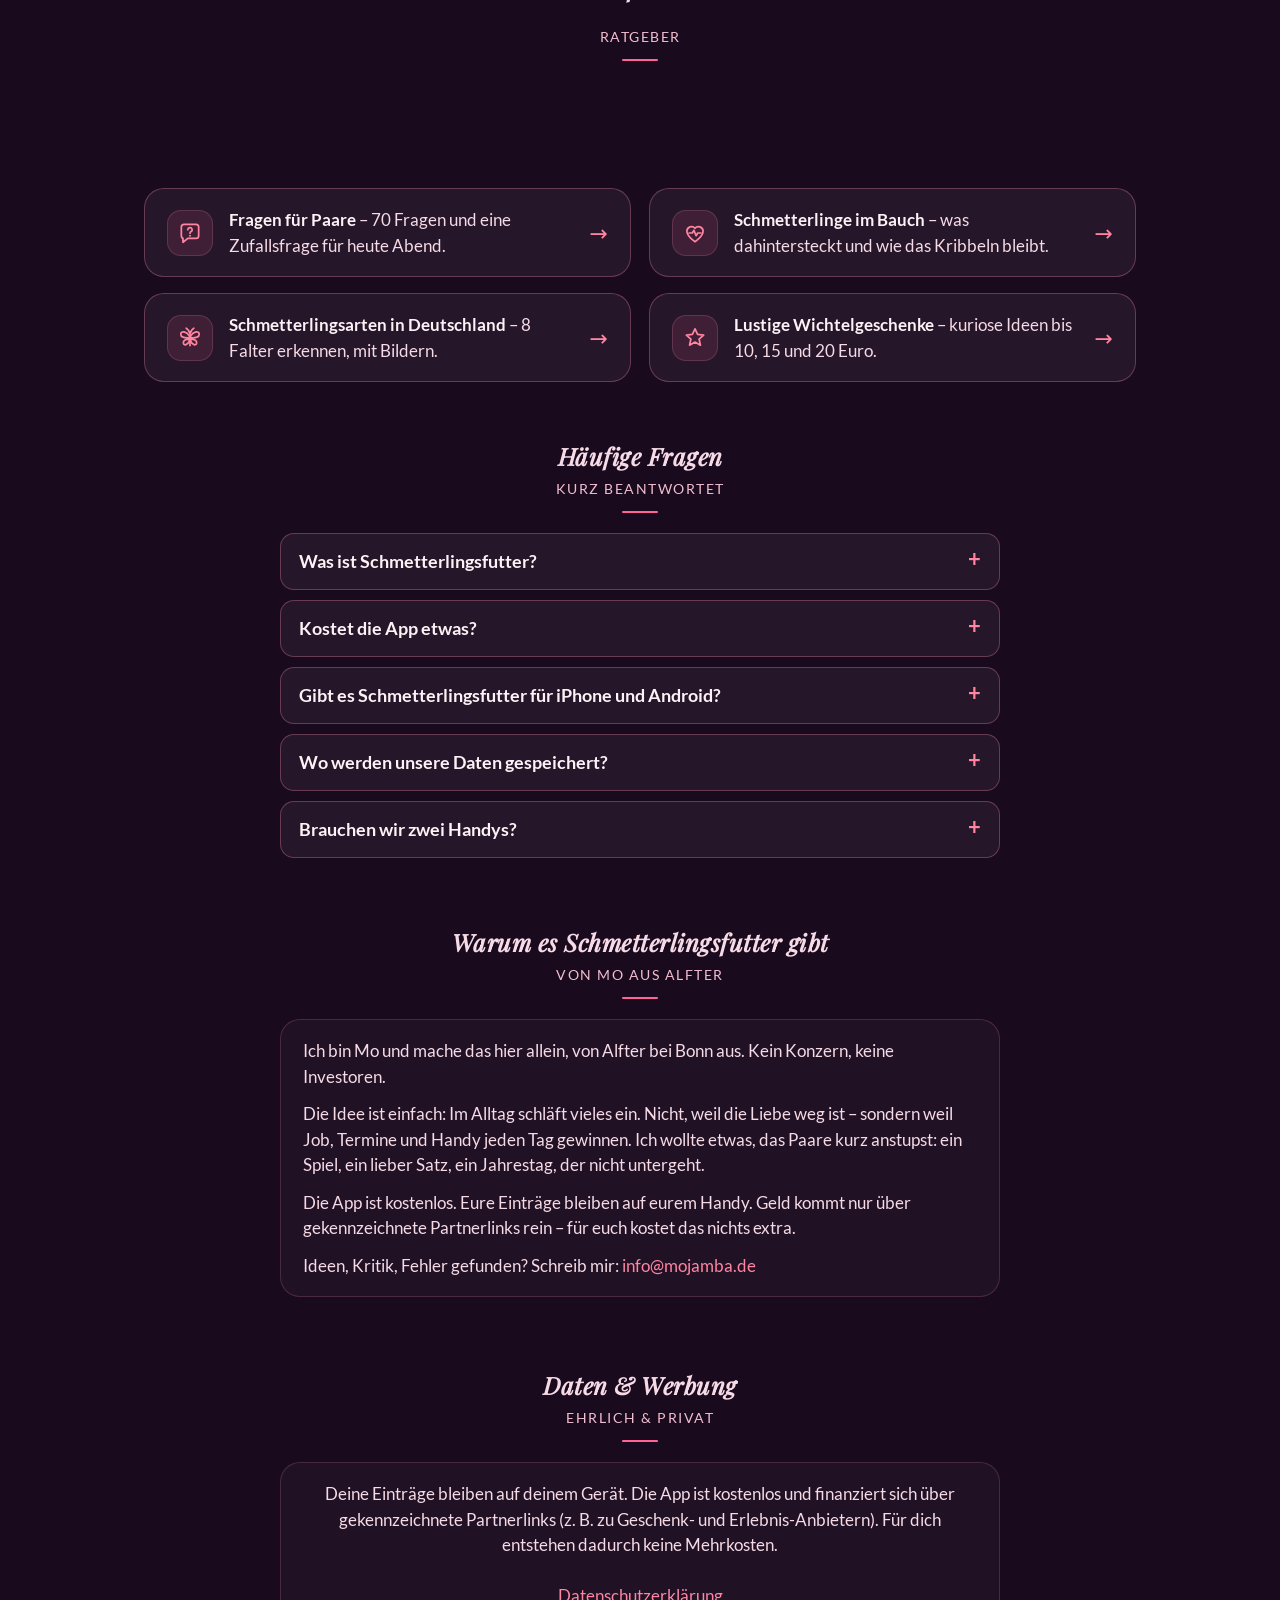
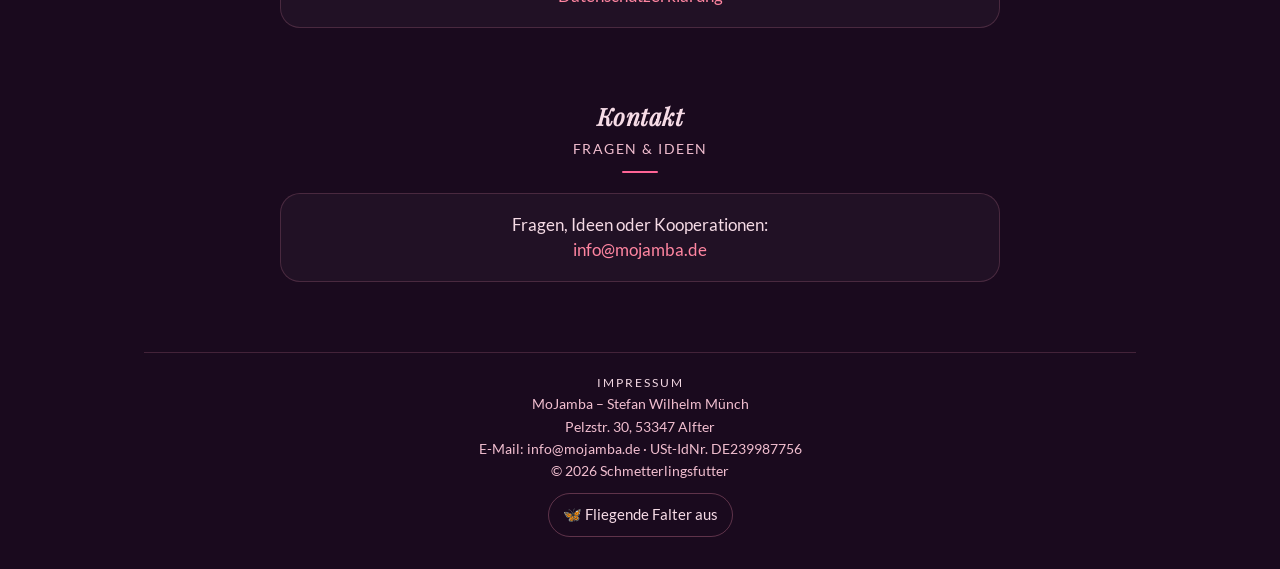
==== commit a31e4f59: "Startseite: Tester-Box raus, Kasten Papillons Fund des Tages mit WhatsApp-Kanal; Funde-Seiten mit Ka" ====
--- a/index.html
+++ b/index.html
@@ -135,7 +135,7 @@
 .card.story{text-align:left}.story p+p{margin-top:12px}
 @media (min-width:900px){
   main{max-width:1040px;padding-top:64px}
-  .lead,.install,.sf-tester-box,#fragen,#warum,main>section:not([id]){max-width:720px;margin-left:auto;margin-right:auto}
+  .lead,.install,.fund-box,#fragen,#warum,main>section:not([id]){max-width:720px;margin-left:auto;margin-right:auto}
   #funktionen,#ratgeber{display:grid;grid-template-columns:1fr 1fr;gap:16px 18px;align-items:stretch}
   #funktionen>h2,#funktionen>.view-sub,#ratgeber>h2,#ratgeber>.view-sub,#funktionen .card.games{grid-column:1/-1}
   #funktionen .card,#ratgeber .card{margin-bottom:0}
@@ -193,49 +193,38 @@
     <p data-os="all">📲 Als App aufs Handy: Öffnen, dann <b>Android/Chrome:</b> ⋮ → „App installieren“ · <b>iPhone/Safari:</b> Teilen → „Zum Home-Bildschirm“.</p>
   </div>
 
-  <!-- === START: Android Tester-Box (temporär für Google Play Closed Test, von Gemini, an Seitendesign angepasst) === -->
+  <!-- Papillons Fund des Tages (Amazon-Engine): Kasten auf der Startseite -->
   <style>
-    .sf-tester-box{width:100%;margin-top:32px;padding:20px;text-align:left;color:var(--text-soft);
-      background:linear-gradient(160deg,rgba(255,100,150,.16),rgba(155,93,229,.10));border:1px solid var(--accent-2);border-radius:var(--radius);box-shadow:0 14px 34px -18px var(--glow)}
-    .os-ios .sf-tester-box{display:none}
-    .sf-tester-badge{display:inline-block;background:var(--accent-deep);color:#fff;font-size:13px;font-weight:700;letter-spacing:1px;text-transform:uppercase;padding:4px 12px;border-radius:999px}
-    .sf-tester-title{font-family:var(--serif);font-style:italic;font-weight:400;font-size:24px;line-height:1.25;color:var(--text);margin:12px 0 6px}
-    .sf-tester-desc{font-size:16px;margin-bottom:14px}
-    .sf-tester-step-info small{display:block;font-size:15px;font-weight:400;color:var(--text-muted);margin-top:2px}
-    .sf-tester-step-info small b{color:var(--text-soft)}
-    .sf-tester-desc b,.sf-tester-note b{color:var(--text)}
-    .sf-tester-steps{list-style:none;display:flex;flex-direction:column;gap:10px;margin-bottom:12px}
-    .sf-tester-step{display:flex;align-items:center;justify-content:space-between;gap:10px 12px;flex-wrap:wrap;background:rgba(255,255,255,.05);border:.5px solid var(--line);border-radius:var(--radius-s);padding:12px 14px}
-    .sf-tester-step-info{display:flex;align-items:center;gap:10px;font-size:16px;font-weight:700;color:var(--text)}
-    .sf-tester-num{display:inline-flex;align-items:center;justify-content:center;width:28px;height:28px;border-radius:50%;flex-shrink:0;background:rgba(255,100,150,.22);color:var(--accent-2);font-weight:700;font-size:15px}
-    .sf-tester-btn{display:inline-flex;align-items:center;justify-content:center;min-height:44px;padding:10px 18px;border-radius:24px;font-size:16px;font-weight:700;text-decoration:none;white-space:nowrap;color:#fff;transition:transform var(--t-s) var(--ease-out),box-shadow var(--t-s) var(--ease-out)}
-    .sf-tester-btn-primary{background:var(--accent-deep);border:.5px solid var(--accent-2);box-shadow:0 6px 20px var(--glow)}
-    .sf-tester-btn-secondary{background:transparent;border:1px solid var(--accent-2)}
-    .sf-tester-btn:hover{transform:translateY(-1px)}
-    .sf-tester-note{font-size:15px;color:var(--text-muted);line-height:1.5}
-    @media (max-width:480px){.sf-tester-btn{width:100%}}
+    .fund-box{width:100%;margin-top:32px;padding:20px 22px;text-align:left;border-radius:var(--radius);border:.5px solid var(--accent-2);
+      background:linear-gradient(160deg,rgba(255,100,150,.12),rgba(155,93,229,.08));color:var(--text-soft)}
+    .fund-badge{display:inline-block;background:var(--accent-deep);color:#fff;font-size:13px;font-weight:700;letter-spacing:1px;text-transform:uppercase;padding:4px 12px;border-radius:999px}
+    .fund-title{font-family:var(--serif);font-style:italic;font-weight:400;font-size:24px;line-height:1.25;color:var(--text);margin:12px 0 6px}
+    .fund-desc{font-size:16px;margin-bottom:14px}
+    .fund-heute{display:block;margin-bottom:14px;font-size:16px}
+    .fund-heute b{color:var(--text)}
+    .fund-btns{display:flex;flex-wrap:wrap;gap:10px}
+    .fund-btn{display:inline-flex;align-items:center;justify-content:center;min-height:44px;padding:10px 18px;border-radius:24px;font-size:16px;font-weight:700;text-decoration:none;color:#fff;transition:transform var(--t-s) var(--ease-out)}
+    .fund-btn-1{background:var(--accent-deep);border:.5px solid var(--accent-2);box-shadow:0 6px 20px var(--glow)}
+    .fund-btn-2{background:transparent;border:1px solid var(--accent-2)}
+    .fund-btn:hover{transform:translateY(-1px)}
+    @media (max-width:480px){.fund-btn{width:100%}}
   </style>
-  <aside class="sf-tester-box" aria-label="Android-Tester werden">
-    <span class="sf-tester-badge">🦋 Android-Tester gesucht</span>
-    <h2 class="sf-tester-title">Hilf uns in den Play Store</h2>
-    <p class="sf-tester-desc">Google lässt die App erst in den Play Store, wenn sie <b>12 Android-Tester 14 Tage lang</b> nutzen. Kostenlos und in 1 Minute erledigt – am Android-Handy:</p>
-    <ol class="sf-tester-steps">
-      <li class="sf-tester-step">
-        <span class="sf-tester-step-info"><span class="sf-tester-num">1</span><span>Testergruppe beitreten<small>Oben auf <b>„Gruppe beitreten“</b> tippen und bestätigen</small></span></span>
-        <a href="https://groups.google.com/g/schmetterlingsfutter-tester" target="_blank" rel="noopener noreferrer" class="sf-tester-btn sf-tester-btn-primary">Beitreten →</a>
-      </li>
-      <li class="sf-tester-step">
-        <span class="sf-tester-step-info"><span class="sf-tester-num">2</span><span>Als Tester freischalten<small>Auf <b>„Werde Tester“</b> tippen</small></span></span>
-        <a href="https://play.google.com/apps/testing/de.mojamba.schmetterlingsfutter" target="_blank" rel="noopener noreferrer" class="sf-tester-btn sf-tester-btn-secondary">Freischalten →</a>
-      </li>
-      <li class="sf-tester-step">
-        <span class="sf-tester-step-info"><span class="sf-tester-num">3</span><span>App installieren<small>In der Play-Store-Suche ist sie noch nicht zu finden</small></span></span>
-        <a href="https://play.google.com/store/apps/details?id=de.mojamba.schmetterlingsfutter" target="_blank" rel="noopener noreferrer" class="sf-tester-btn sf-tester-btn-secondary">Installieren →</a>
-      </li>
-    </ol>
-    <p class="sf-tester-note">⚠️ <b>Überall dasselbe Google-Konto</b> wie im Play Store deines Handys – fragt eine Seite nach der Anmeldung oder öffnet sich in WhatsApp/Facebook, oben rechts über <b>⋮ in Chrome öffnen</b>. Bitte 14 Tage dabeibleiben, danach kannst du die Gruppe wieder verlassen.</p>
+  <aside class="fund-box" data-load style="--i:5" aria-label="Papillons Fund des Tages">
+    <span class="fund-badge">🦋 Neu · jeden Tag</span>
+    <h2 class="fund-title">Papillons Fund des Tages</h2>
+    <p class="fund-desc">Jeden Tag stöbert Papillon etwas Kurioses auf, das es wirklich gibt – meistens albern, fast immer ein gutes Geschenk.</p>
+    <p class="fund-heute" id="fundHeute" hidden></p>
+    <div class="fund-btns">
+      <a class="fund-btn fund-btn-1" href="/funde/">Zum Fund von heute →</a>
+      <a class="fund-btn fund-btn-2" href="https://whatsapp.com/channel/0029Vb9gGpbId7nS5nRT380l" target="_blank" rel="noopener">💬 WhatsApp-Kanal folgen</a>
+    </div>
   </aside>
-  <!-- === ENDE: Android Tester-Box === -->
+  <script>(function(){var p=document.getElementById('fundHeute');if(!p||!window.fetch)return;
+fetch('https://mojambaauto.github.io/amazon-engine/feed/funde.json',{cache:'no-cache'}).then(function(r){if(!r.ok)throw 0;return r.json()}).then(function(l){
+l=(l||[]).slice().sort(function(x,y){return x.datum<y.datum?1:-1});var f=l[0];if(!f||!f.titel)return;
+var h=new Intl.DateTimeFormat('sv-SE',{timeZone:'Europe/Berlin'}).format(new Date());
+p.textContent='';var b=document.createElement('b');b.textContent=f.titel;p.appendChild(document.createTextNode(f.datum===h?'Heute: ':'Zuletzt: '));p.appendChild(b);p.hidden=false;
+}).catch(function(){})})();</script>
 
   <section id="funktionen">
     <h2 class="view-title" data-reveal>Was die App kann</h2>
@@ -260,7 +249,6 @@
     <a class="card guide" data-reveal style="--i:3" href="/schmetterlinge-im-bauch/"><span class="ic" aria-hidden="true"><svg viewBox="0 0 24 24"><use href="#i-puls"/></svg></span><span><b>Schmetterlinge im Bauch</b> – was dahintersteckt und wie das Kribbeln bleibt.</span><span class="go" aria-hidden="true">→</span></a>
     <a class="card guide" data-reveal style="--i:4" href="/schmetterlingsarten/"><span class="ic" aria-hidden="true"><svg viewBox="0 0 24 24"><use href="#i-falter"/></svg></span><span><b>Schmetterlingsarten in Deutschland</b> – 8 Falter erkennen, mit Bildern.</span><span class="go" aria-hidden="true">→</span></a>
     <a class="card guide" data-reveal style="--i:5" href="/wichtelgeschenke/"><span class="ic" aria-hidden="true"><svg viewBox="0 0 24 24"><use href="#i-stern"/></svg></span><span><b>Lustige Wichtelgeschenke</b> – kuriose Ideen bis 10, 15 und 20 Euro.</span><span class="go" aria-hidden="true">→</span></a>
-    <a class="card guide" data-reveal style="--i:6" href="/funde/"><span class="ic" aria-hidden="true"><svg viewBox="0 0 24 24"><use href="#i-lupe"/></svg></span><span><b>Papillons Fund des Tages</b> – jeden Tag etwas Kurioses, das es wirklich gibt.</span><span class="go" aria-hidden="true">→</span></a>
   </section>
 
 
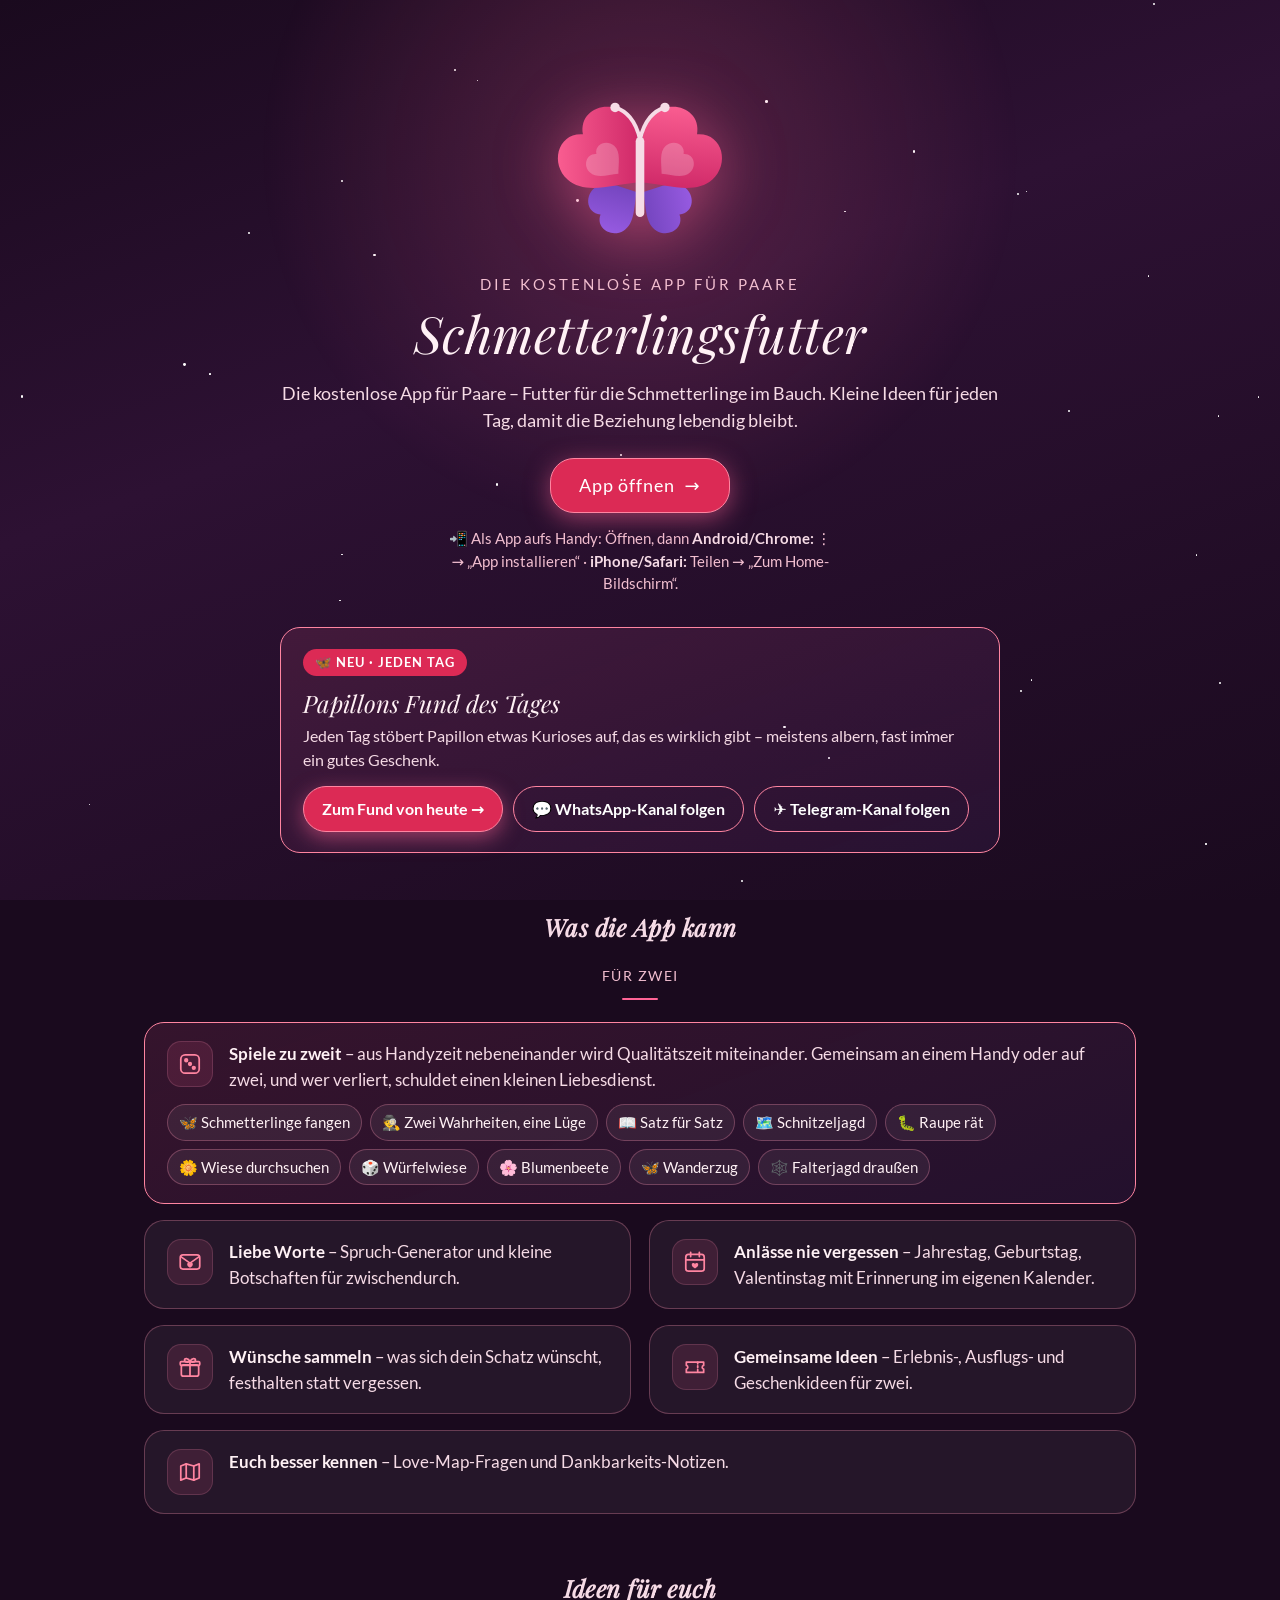
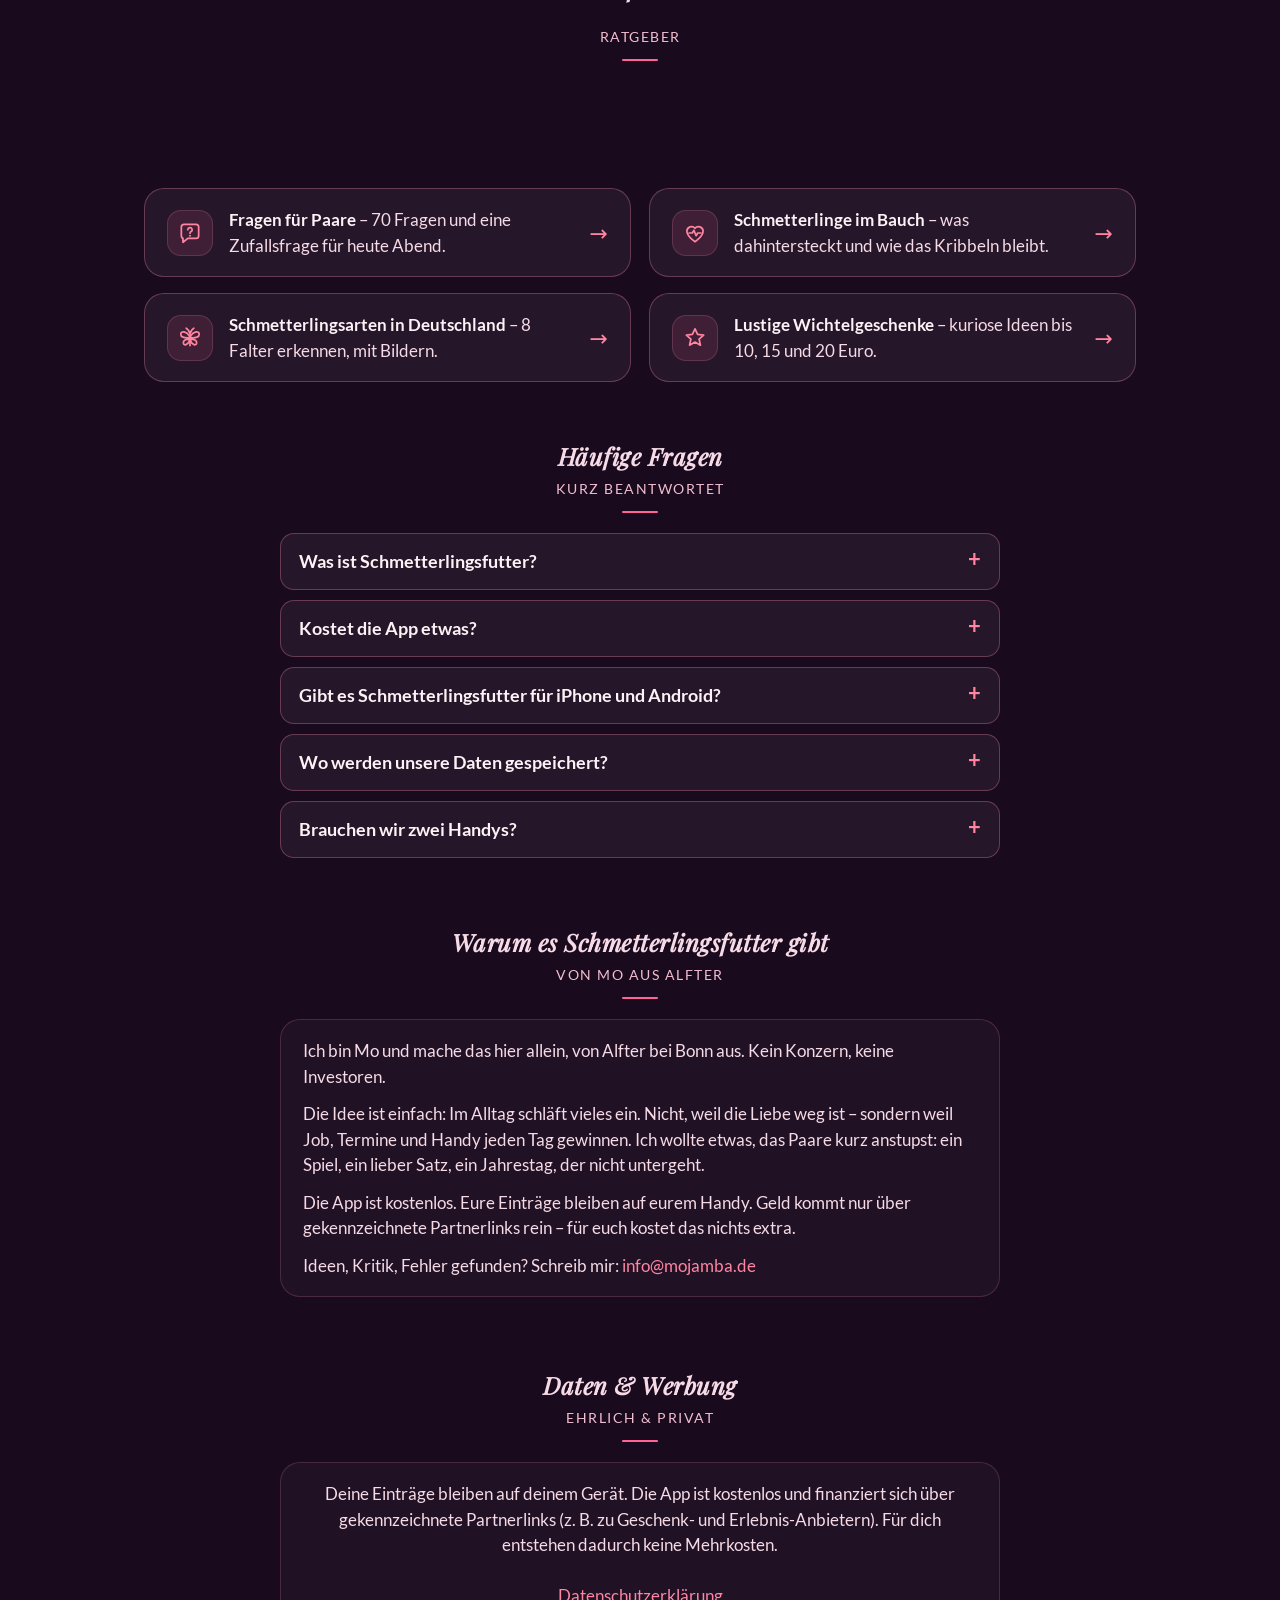
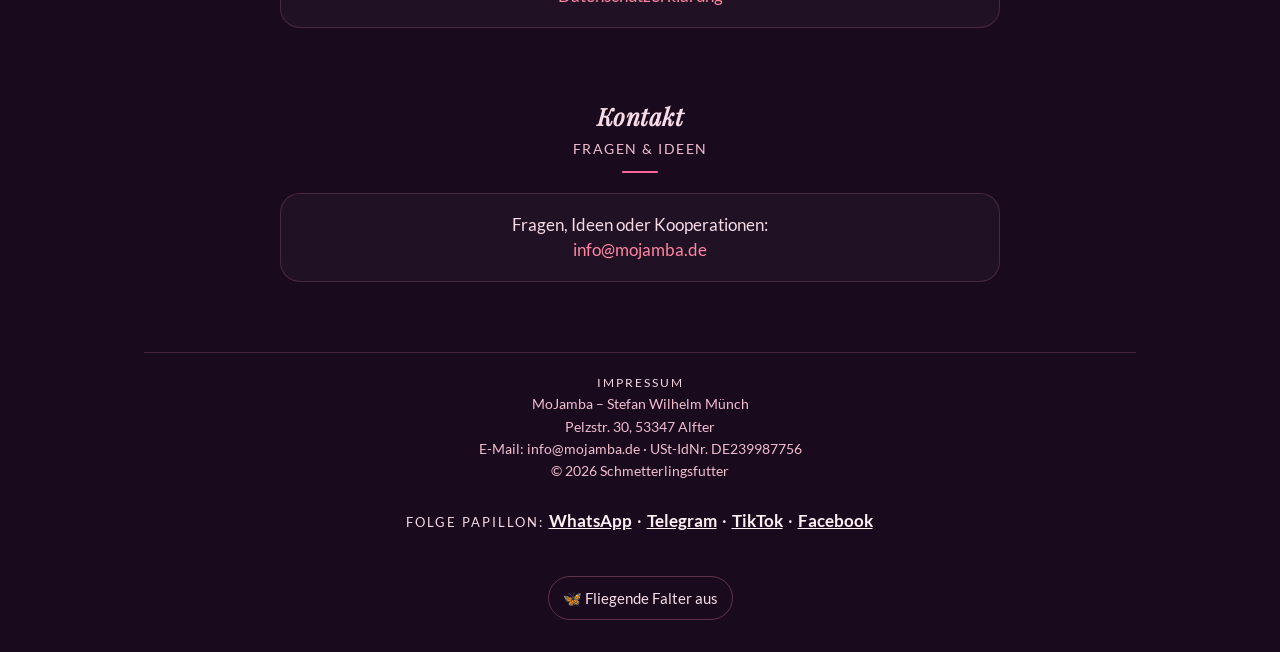
==== commit 1dc37073: "Querverlinkung: Telegram-Kanal, TikTok, Facebook auf allen Seiten (Mo 28.11.2026) Co-Authored-By: Cl" ====
--- a/index.html
+++ b/index.html
@@ -24,7 +24,7 @@
 <meta name="twitter:title" content="Schmetterlingsfutter – die Paar-App">
 <meta name="twitter:description" content="Die kostenlose App für Paare: kleine Ideen, Spiele zu zweit und Liebesbotschaften.">
 <meta name="twitter:image" content="https://schmetterlingsfutter.de/og-image.jpg">
-<script type="application/ld+json">{"@context":"https://schema.org","@graph":[{"@type":"WebSite","@id":"https://schmetterlingsfutter.de/#website","url":"https://schmetterlingsfutter.de/","name":"Schmetterlingsfutter","inLanguage":"de-DE","publisher":{"@id":"https://schmetterlingsfutter.de/#org"}},{"@type":"Organization","@id":"https://schmetterlingsfutter.de/#org","name":"Schmetterlingsfutter","legalName":"MoJamba – Stefan Wilhelm Münch","url":"https://schmetterlingsfutter.de/","logo":"https://app.schmetterlingsfutter.de/icons/icon-512.png","email":"info@mojamba.de","address":{"@type":"PostalAddress","streetAddress":"Pelzstr. 30","postalCode":"53347","addressLocality":"Alfter","addressCountry":"DE"}},{"@type":"WebApplication","@id":"https://schmetterlingsfutter.de/#app","name":"Schmetterlingsfutter","url":"https://app.schmetterlingsfutter.de/","applicationCategory":"LifestyleApplication","operatingSystem":"Web-Browser (Android, iOS)","inLanguage":"de-DE","isAccessibleForFree":true,"offers":{"@type":"Offer","price":"0","priceCurrency":"EUR"},"publisher":{"@id":"https://schmetterlingsfutter.de/#org"},"description":"Kostenlose App für Paare: Spiele zu zweit, liebe Botschaften, Jahrestage und Wünsche."},{"@type":"FAQPage","@id":"https://schmetterlingsfutter.de/#fragen","mainEntity":[{"@type":"Question","name":"Was ist Schmetterlingsfutter?","acceptedAnswer":{"@type":"Answer","text":"Eine kostenlose App für Paare. Ihr spielt zu zweit, schickt euch liebe Botschaften, sammelt Wünsche und vergesst keinen Jahrestag mehr. Kleine Ideen für jeden Tag, damit die Beziehung lebendig bleibt."}},{"@type":"Question","name":"Kostet die App etwas?","acceptedAnswer":{"@type":"Answer","text":"Nein. Es gibt kein Abo und keine Anmeldung. Die App finanziert sich über gekennzeichnete Partnerlinks, zum Beispiel zu Geschenkideen. Für euch kostet das nichts extra."}},{"@type":"Question","name":"Gibt es Schmetterlingsfutter für iPhone und Android?","acceptedAnswer":{"@type":"Answer","text":"Ja. Die App läuft im Browser auf jedem Handy. Auf dem iPhone über Safari: Teilen und „Zum Home-Bildschirm“. Auf Android über Chrome: Menü und „App installieren“. Für Android kommt sie zusätzlich in den Google Play Store."}},{"@type":"Question","name":"Wo werden unsere Daten gespeichert?","acceptedAnswer":{"@type":"Answer","text":"Eure Einträge bleiben auf eurem Gerät. Wenn ihr eure Handys koppelt, läuft die Verbindung verschlüsselt. Wir verkaufen keine Daten."}},{"@type":"Question","name":"Brauchen wir zwei Handys?","acceptedAnswer":{"@type":"Answer","text":"Nein. Viele Spiele funktionieren an einem Handy, das ihr hin und her gebt. Mit zwei Handys geht noch mehr, zum Beispiel Botschaften schicken."}}]}]}</script>
+<script type="application/ld+json">{"@context":"https://schema.org","@graph":[{"@type":"WebSite","@id":"https://schmetterlingsfutter.de/#website","url":"https://schmetterlingsfutter.de/","name":"Schmetterlingsfutter","inLanguage":"de-DE","publisher":{"@id":"https://schmetterlingsfutter.de/#org"}},{"@type":"Organization","@id":"https://schmetterlingsfutter.de/#org","name":"Schmetterlingsfutter","legalName":"MoJamba – Stefan Wilhelm Münch","url":"https://schmetterlingsfutter.de/","logo":"https://app.schmetterlingsfutter.de/icons/icon-512.png","email":"info@mojamba.de","address":{"@type":"PostalAddress","streetAddress":"Pelzstr. 30","postalCode":"53347","addressLocality":"Alfter","addressCountry":"DE"},"sameAs":["https://whatsapp.com/channel/0029Vb9gGpbId7nS5nRT380l","https://t.me/papillionsfund","https://www.tiktok.com/@schmetterlingsfutter","https://www.facebook.com/profile.php?id=61597109454624"]},{"@type":"WebApplication","@id":"https://schmetterlingsfutter.de/#app","name":"Schmetterlingsfutter","url":"https://app.schmetterlingsfutter.de/","applicationCategory":"LifestyleApplication","operatingSystem":"Web-Browser (Android, iOS)","inLanguage":"de-DE","isAccessibleForFree":true,"offers":{"@type":"Offer","price":"0","priceCurrency":"EUR"},"publisher":{"@id":"https://schmetterlingsfutter.de/#org"},"description":"Kostenlose App für Paare: Spiele zu zweit, liebe Botschaften, Jahrestage und Wünsche."},{"@type":"FAQPage","@id":"https://schmetterlingsfutter.de/#fragen","mainEntity":[{"@type":"Question","name":"Was ist Schmetterlingsfutter?","acceptedAnswer":{"@type":"Answer","text":"Eine kostenlose App für Paare. Ihr spielt zu zweit, schickt euch liebe Botschaften, sammelt Wünsche und vergesst keinen Jahrestag mehr. Kleine Ideen für jeden Tag, damit die Beziehung lebendig bleibt."}},{"@type":"Question","name":"Kostet die App etwas?","acceptedAnswer":{"@type":"Answer","text":"Nein. Es gibt kein Abo und keine Anmeldung. Die App finanziert sich über gekennzeichnete Partnerlinks, zum Beispiel zu Geschenkideen. Für euch kostet das nichts extra."}},{"@type":"Question","name":"Gibt es Schmetterlingsfutter für iPhone und Android?","acceptedAnswer":{"@type":"Answer","text":"Ja. Die App läuft im Browser auf jedem Handy. Auf dem iPhone über Safari: Teilen und „Zum Home-Bildschirm“. Auf Android über Chrome: Menü und „App installieren“. Für Android kommt sie zusätzlich in den Google Play Store."}},{"@type":"Question","name":"Wo werden unsere Daten gespeichert?","acceptedAnswer":{"@type":"Answer","text":"Eure Einträge bleiben auf eurem Gerät. Wenn ihr eure Handys koppelt, läuft die Verbindung verschlüsselt. Wir verkaufen keine Daten."}},{"@type":"Question","name":"Brauchen wir zwei Handys?","acceptedAnswer":{"@type":"Answer","text":"Nein. Viele Spiele funktionieren an einem Handy, das ihr hin und her gebt. Mit zwei Handys geht noch mehr, zum Beispiel Botschaften schicken."}}]}]}</script>
 <link rel="icon" type="image/svg+xml" href="https://app.schmetterlingsfutter.de/icons/icon.svg">
 <link rel="apple-touch-icon" href="https://app.schmetterlingsfutter.de/icons/apple-touch-icon.png">
 <link rel="preload" as="font" type="font/woff2" crossorigin href="/fonts/Lato-400.woff2">
@@ -145,6 +145,9 @@
 }
 footer{width:100%;border-top:.5px solid var(--line-soft);margin-top:56px;padding-top:18px;font-size:14px;color:var(--text-muted);line-height:1.6}
 footer b{color:var(--text-soft);font-weight:400;letter-spacing:2px;text-transform:uppercase;font-size:12px}
+footer .sozial-start{margin-top:14px;font-size:17px;color:var(--text)}
+footer .sozial-start b{font-size:13px}
+footer .sozial-start a{color:var(--text);font-weight:700;display:inline-block;padding:10px 2px}
 
 /* ---------- Load choreography & reveals ---------- */
 .js [data-load]{opacity:0;transform:translate3d(0,var(--rise),0)}
@@ -217,6 +220,7 @@
     <div class="fund-btns">
       <a class="fund-btn fund-btn-1" href="/funde/">Zum Fund von heute →</a>
       <a class="fund-btn fund-btn-2" href="https://whatsapp.com/channel/0029Vb9gGpbId7nS5nRT380l" target="_blank" rel="noopener">💬 WhatsApp-Kanal folgen</a>
+      <a class="fund-btn fund-btn-2" href="https://t.me/papillionsfund" target="_blank" rel="noopener">✈️ Telegram-Kanal folgen</a>
     </div>
   </aside>
   <script>(function(){var p=document.getElementById('fundHeute');if(!p||!window.fetch)return;
@@ -285,6 +289,7 @@
     MoJamba – Stefan Wilhelm Münch<br>Pelzstr. 30, 53347 Alfter<br>
     E-Mail: info@mojamba.de · USt-IdNr. DE239987756<br>
     © 2026 Schmetterlingsfutter
+    <p class="sozial-start"><b>Folge Papillon:</b> <a href="https://whatsapp.com/channel/0029Vb9gGpbId7nS5nRT380l" target="_blank" rel="noopener">WhatsApp</a> · <a href="https://t.me/papillionsfund" target="_blank" rel="noopener">Telegram</a> · <a href="https://www.tiktok.com/@schmetterlingsfutter" target="_blank" rel="noopener">TikTok</a> · <a href="https://www.facebook.com/profile.php?id=61597109454624" target="_blank" rel="noopener">Facebook</a></p>
   </footer>
 </main>
 <script>
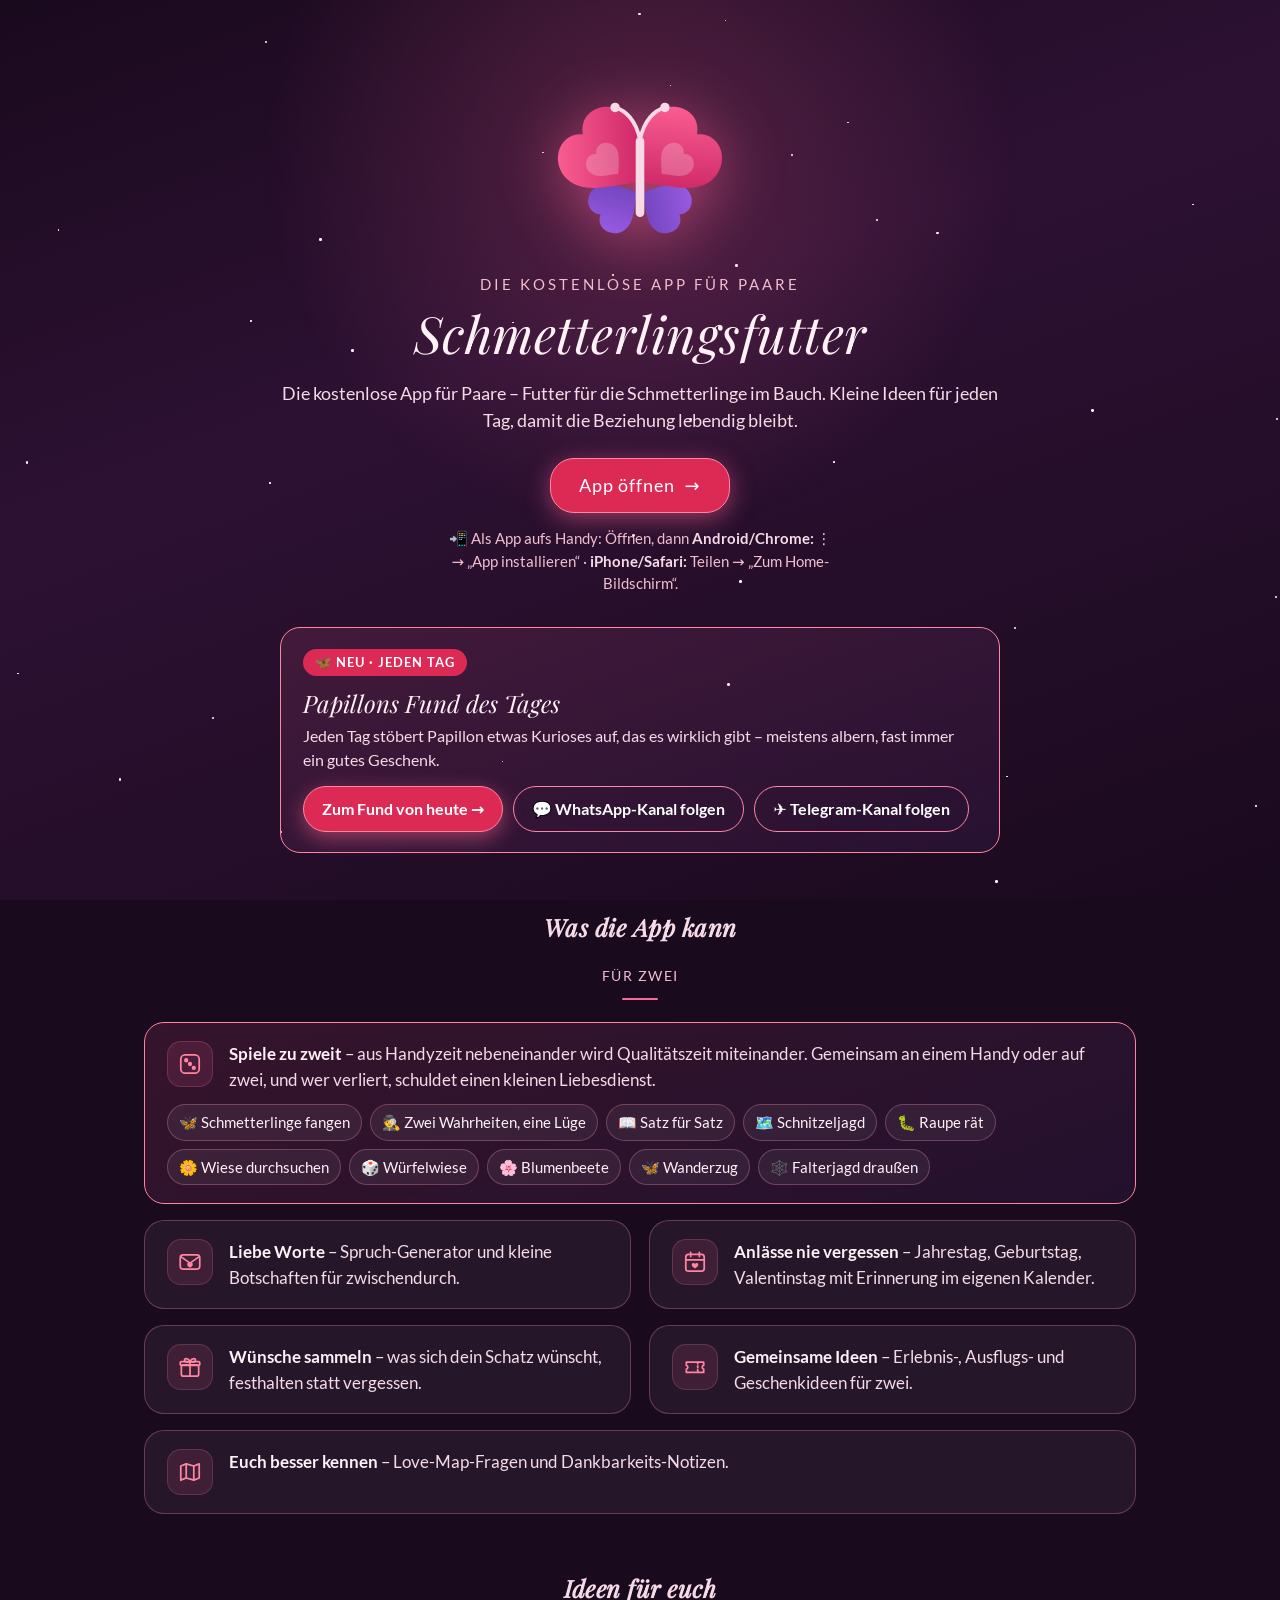
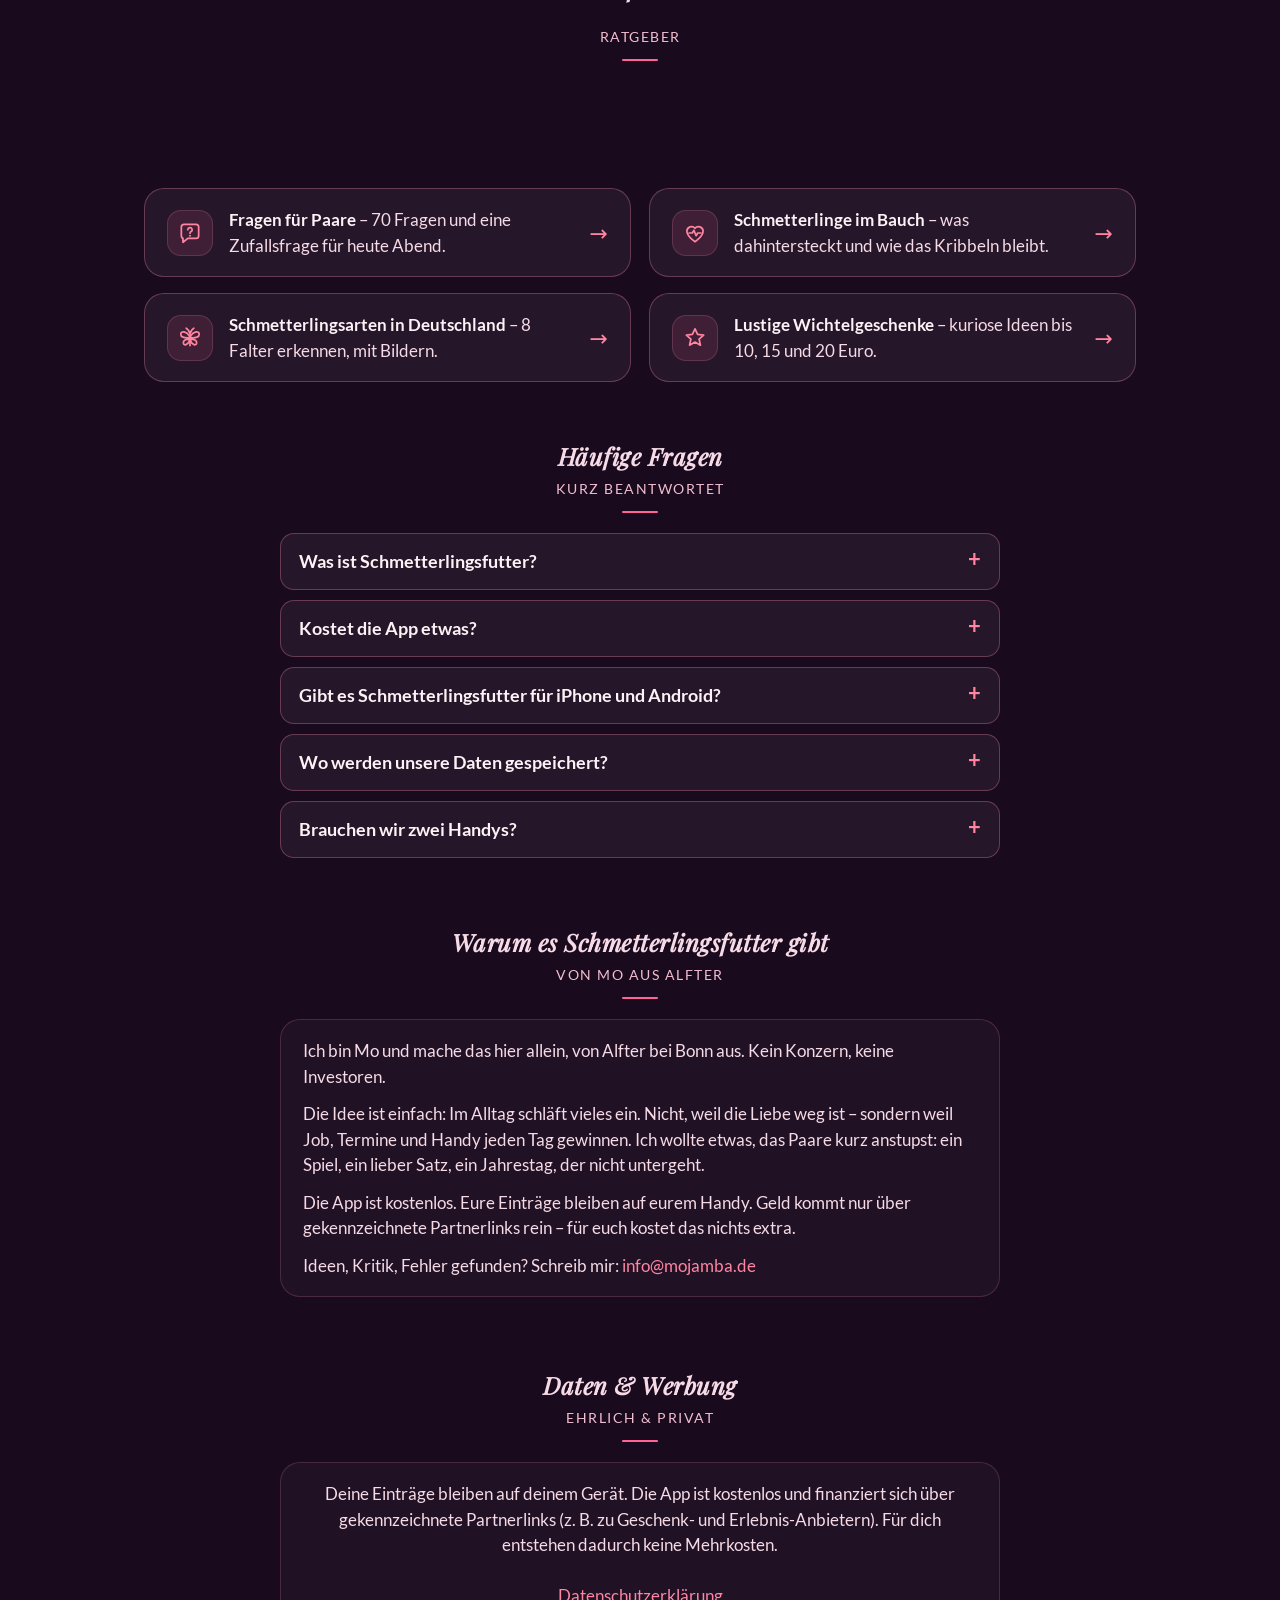
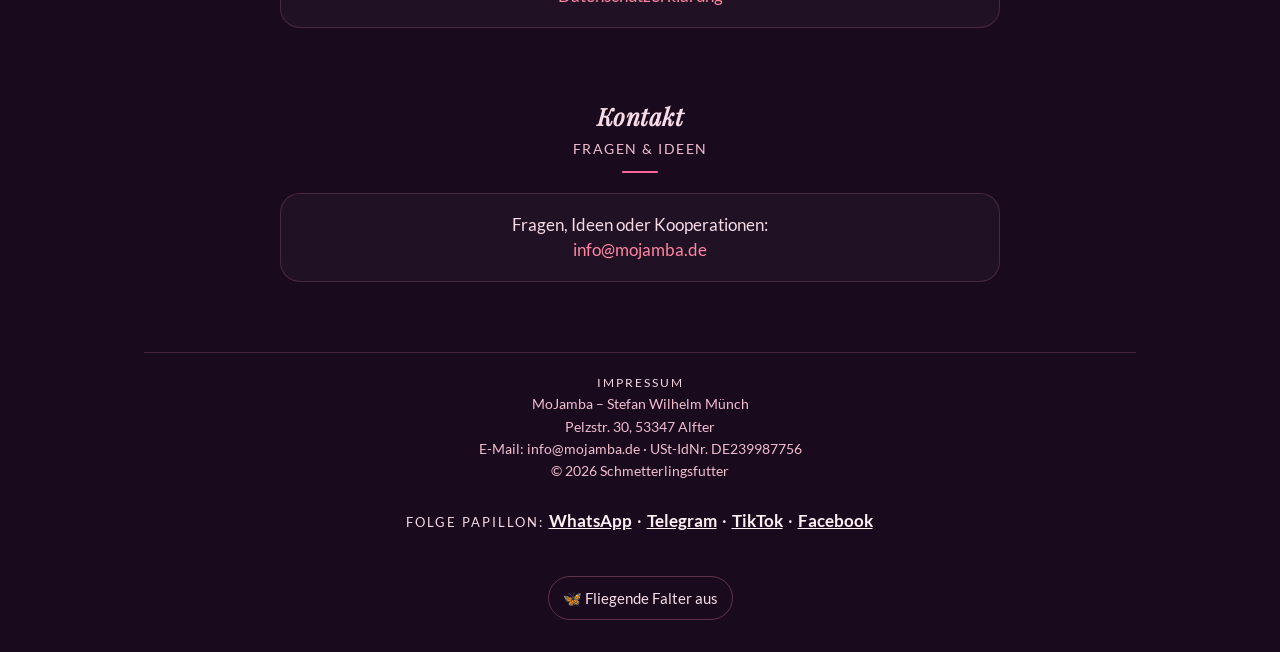
==== commit 51c89c77: "Telegram-Kanal umbenannt: t.me/papillonsfund (Mo 28.11.2026 12:47) Co-Authored-By: Claude Opus 5.5 <" ====
--- a/index.html
+++ b/index.html
@@ -24,7 +24,7 @@
 <meta name="twitter:title" content="Schmetterlingsfutter – die Paar-App">
 <meta name="twitter:description" content="Die kostenlose App für Paare: kleine Ideen, Spiele zu zweit und Liebesbotschaften.">
 <meta name="twitter:image" content="https://schmetterlingsfutter.de/og-image.jpg">
-<script type="application/ld+json">{"@context":"https://schema.org","@graph":[{"@type":"WebSite","@id":"https://schmetterlingsfutter.de/#website","url":"https://schmetterlingsfutter.de/","name":"Schmetterlingsfutter","inLanguage":"de-DE","publisher":{"@id":"https://schmetterlingsfutter.de/#org"}},{"@type":"Organization","@id":"https://schmetterlingsfutter.de/#org","name":"Schmetterlingsfutter","legalName":"MoJamba – Stefan Wilhelm Münch","url":"https://schmetterlingsfutter.de/","logo":"https://app.schmetterlingsfutter.de/icons/icon-512.png","email":"info@mojamba.de","address":{"@type":"PostalAddress","streetAddress":"Pelzstr. 30","postalCode":"53347","addressLocality":"Alfter","addressCountry":"DE"},"sameAs":["https://whatsapp.com/channel/0029Vb9gGpbId7nS5nRT380l","https://t.me/papillionsfund","https://www.tiktok.com/@schmetterlingsfutter","https://www.facebook.com/profile.php?id=61597109454624"]},{"@type":"WebApplication","@id":"https://schmetterlingsfutter.de/#app","name":"Schmetterlingsfutter","url":"https://app.schmetterlingsfutter.de/","applicationCategory":"LifestyleApplication","operatingSystem":"Web-Browser (Android, iOS)","inLanguage":"de-DE","isAccessibleForFree":true,"offers":{"@type":"Offer","price":"0","priceCurrency":"EUR"},"publisher":{"@id":"https://schmetterlingsfutter.de/#org"},"description":"Kostenlose App für Paare: Spiele zu zweit, liebe Botschaften, Jahrestage und Wünsche."},{"@type":"FAQPage","@id":"https://schmetterlingsfutter.de/#fragen","mainEntity":[{"@type":"Question","name":"Was ist Schmetterlingsfutter?","acceptedAnswer":{"@type":"Answer","text":"Eine kostenlose App für Paare. Ihr spielt zu zweit, schickt euch liebe Botschaften, sammelt Wünsche und vergesst keinen Jahrestag mehr. Kleine Ideen für jeden Tag, damit die Beziehung lebendig bleibt."}},{"@type":"Question","name":"Kostet die App etwas?","acceptedAnswer":{"@type":"Answer","text":"Nein. Es gibt kein Abo und keine Anmeldung. Die App finanziert sich über gekennzeichnete Partnerlinks, zum Beispiel zu Geschenkideen. Für euch kostet das nichts extra."}},{"@type":"Question","name":"Gibt es Schmetterlingsfutter für iPhone und Android?","acceptedAnswer":{"@type":"Answer","text":"Ja. Die App läuft im Browser auf jedem Handy. Auf dem iPhone über Safari: Teilen und „Zum Home-Bildschirm“. Auf Android über Chrome: Menü und „App installieren“. Für Android kommt sie zusätzlich in den Google Play Store."}},{"@type":"Question","name":"Wo werden unsere Daten gespeichert?","acceptedAnswer":{"@type":"Answer","text":"Eure Einträge bleiben auf eurem Gerät. Wenn ihr eure Handys koppelt, läuft die Verbindung verschlüsselt. Wir verkaufen keine Daten."}},{"@type":"Question","name":"Brauchen wir zwei Handys?","acceptedAnswer":{"@type":"Answer","text":"Nein. Viele Spiele funktionieren an einem Handy, das ihr hin und her gebt. Mit zwei Handys geht noch mehr, zum Beispiel Botschaften schicken."}}]}]}</script>
+<script type="application/ld+json">{"@context":"https://schema.org","@graph":[{"@type":"WebSite","@id":"https://schmetterlingsfutter.de/#website","url":"https://schmetterlingsfutter.de/","name":"Schmetterlingsfutter","inLanguage":"de-DE","publisher":{"@id":"https://schmetterlingsfutter.de/#org"}},{"@type":"Organization","@id":"https://schmetterlingsfutter.de/#org","name":"Schmetterlingsfutter","legalName":"MoJamba – Stefan Wilhelm Münch","url":"https://schmetterlingsfutter.de/","logo":"https://app.schmetterlingsfutter.de/icons/icon-512.png","email":"info@mojamba.de","address":{"@type":"PostalAddress","streetAddress":"Pelzstr. 30","postalCode":"53347","addressLocality":"Alfter","addressCountry":"DE"},"sameAs":["https://whatsapp.com/channel/0029Vb9gGpbId7nS5nRT380l","https://t.me/papillonsfund","https://www.tiktok.com/@schmetterlingsfutter","https://www.facebook.com/profile.php?id=61597109454624"]},{"@type":"WebApplication","@id":"https://schmetterlingsfutter.de/#app","name":"Schmetterlingsfutter","url":"https://app.schmetterlingsfutter.de/","applicationCategory":"LifestyleApplication","operatingSystem":"Web-Browser (Android, iOS)","inLanguage":"de-DE","isAccessibleForFree":true,"offers":{"@type":"Offer","price":"0","priceCurrency":"EUR"},"publisher":{"@id":"https://schmetterlingsfutter.de/#org"},"description":"Kostenlose App für Paare: Spiele zu zweit, liebe Botschaften, Jahrestage und Wünsche."},{"@type":"FAQPage","@id":"https://schmetterlingsfutter.de/#fragen","mainEntity":[{"@type":"Question","name":"Was ist Schmetterlingsfutter?","acceptedAnswer":{"@type":"Answer","text":"Eine kostenlose App für Paare. Ihr spielt zu zweit, schickt euch liebe Botschaften, sammelt Wünsche und vergesst keinen Jahrestag mehr. Kleine Ideen für jeden Tag, damit die Beziehung lebendig bleibt."}},{"@type":"Question","name":"Kostet die App etwas?","acceptedAnswer":{"@type":"Answer","text":"Nein. Es gibt kein Abo und keine Anmeldung. Die App finanziert sich über gekennzeichnete Partnerlinks, zum Beispiel zu Geschenkideen. Für euch kostet das nichts extra."}},{"@type":"Question","name":"Gibt es Schmetterlingsfutter für iPhone und Android?","acceptedAnswer":{"@type":"Answer","text":"Ja. Die App läuft im Browser auf jedem Handy. Auf dem iPhone über Safari: Teilen und „Zum Home-Bildschirm“. Auf Android über Chrome: Menü und „App installieren“. Für Android kommt sie zusätzlich in den Google Play Store."}},{"@type":"Question","name":"Wo werden unsere Daten gespeichert?","acceptedAnswer":{"@type":"Answer","text":"Eure Einträge bleiben auf eurem Gerät. Wenn ihr eure Handys koppelt, läuft die Verbindung verschlüsselt. Wir verkaufen keine Daten."}},{"@type":"Question","name":"Brauchen wir zwei Handys?","acceptedAnswer":{"@type":"Answer","text":"Nein. Viele Spiele funktionieren an einem Handy, das ihr hin und her gebt. Mit zwei Handys geht noch mehr, zum Beispiel Botschaften schicken."}}]}]}</script>
 <link rel="icon" type="image/svg+xml" href="https://app.schmetterlingsfutter.de/icons/icon.svg">
 <link rel="apple-touch-icon" href="https://app.schmetterlingsfutter.de/icons/apple-touch-icon.png">
 <link rel="preload" as="font" type="font/woff2" crossorigin href="/fonts/Lato-400.woff2">
@@ -220,7 +220,7 @@
     <div class="fund-btns">
       <a class="fund-btn fund-btn-1" href="/funde/">Zum Fund von heute →</a>
       <a class="fund-btn fund-btn-2" href="https://whatsapp.com/channel/0029Vb9gGpbId7nS5nRT380l" target="_blank" rel="noopener">💬 WhatsApp-Kanal folgen</a>
-      <a class="fund-btn fund-btn-2" href="https://t.me/papillionsfund" target="_blank" rel="noopener">✈️ Telegram-Kanal folgen</a>
+      <a class="fund-btn fund-btn-2" href="https://t.me/papillonsfund" target="_blank" rel="noopener">✈️ Telegram-Kanal folgen</a>
     </div>
   </aside>
   <script>(function(){var p=document.getElementById('fundHeute');if(!p||!window.fetch)return;
@@ -289,7 +289,7 @@
     MoJamba – Stefan Wilhelm Münch<br>Pelzstr. 30, 53347 Alfter<br>
     E-Mail: info@mojamba.de · USt-IdNr. DE239987756<br>
     © 2026 Schmetterlingsfutter
-    <p class="sozial-start"><b>Folge Papillon:</b> <a href="https://whatsapp.com/channel/0029Vb9gGpbId7nS5nRT380l" target="_blank" rel="noopener">WhatsApp</a> · <a href="https://t.me/papillionsfund" target="_blank" rel="noopener">Telegram</a> · <a href="https://www.tiktok.com/@schmetterlingsfutter" target="_blank" rel="noopener">TikTok</a> · <a href="https://www.facebook.com/profile.php?id=61597109454624" target="_blank" rel="noopener">Facebook</a></p>
+    <p class="sozial-start"><b>Folge Papillon:</b> <a href="https://whatsapp.com/channel/0029Vb9gGpbId7nS5nRT380l" target="_blank" rel="noopener">WhatsApp</a> · <a href="https://t.me/papillonsfund" target="_blank" rel="noopener">Telegram</a> · <a href="https://www.tiktok.com/@schmetterlingsfutter" target="_blank" rel="noopener">TikTok</a> · <a href="https://www.facebook.com/profile.php?id=61597109454624" target="_blank" rel="noopener">Facebook</a></p>
   </footer>
 </main>
 <script>
